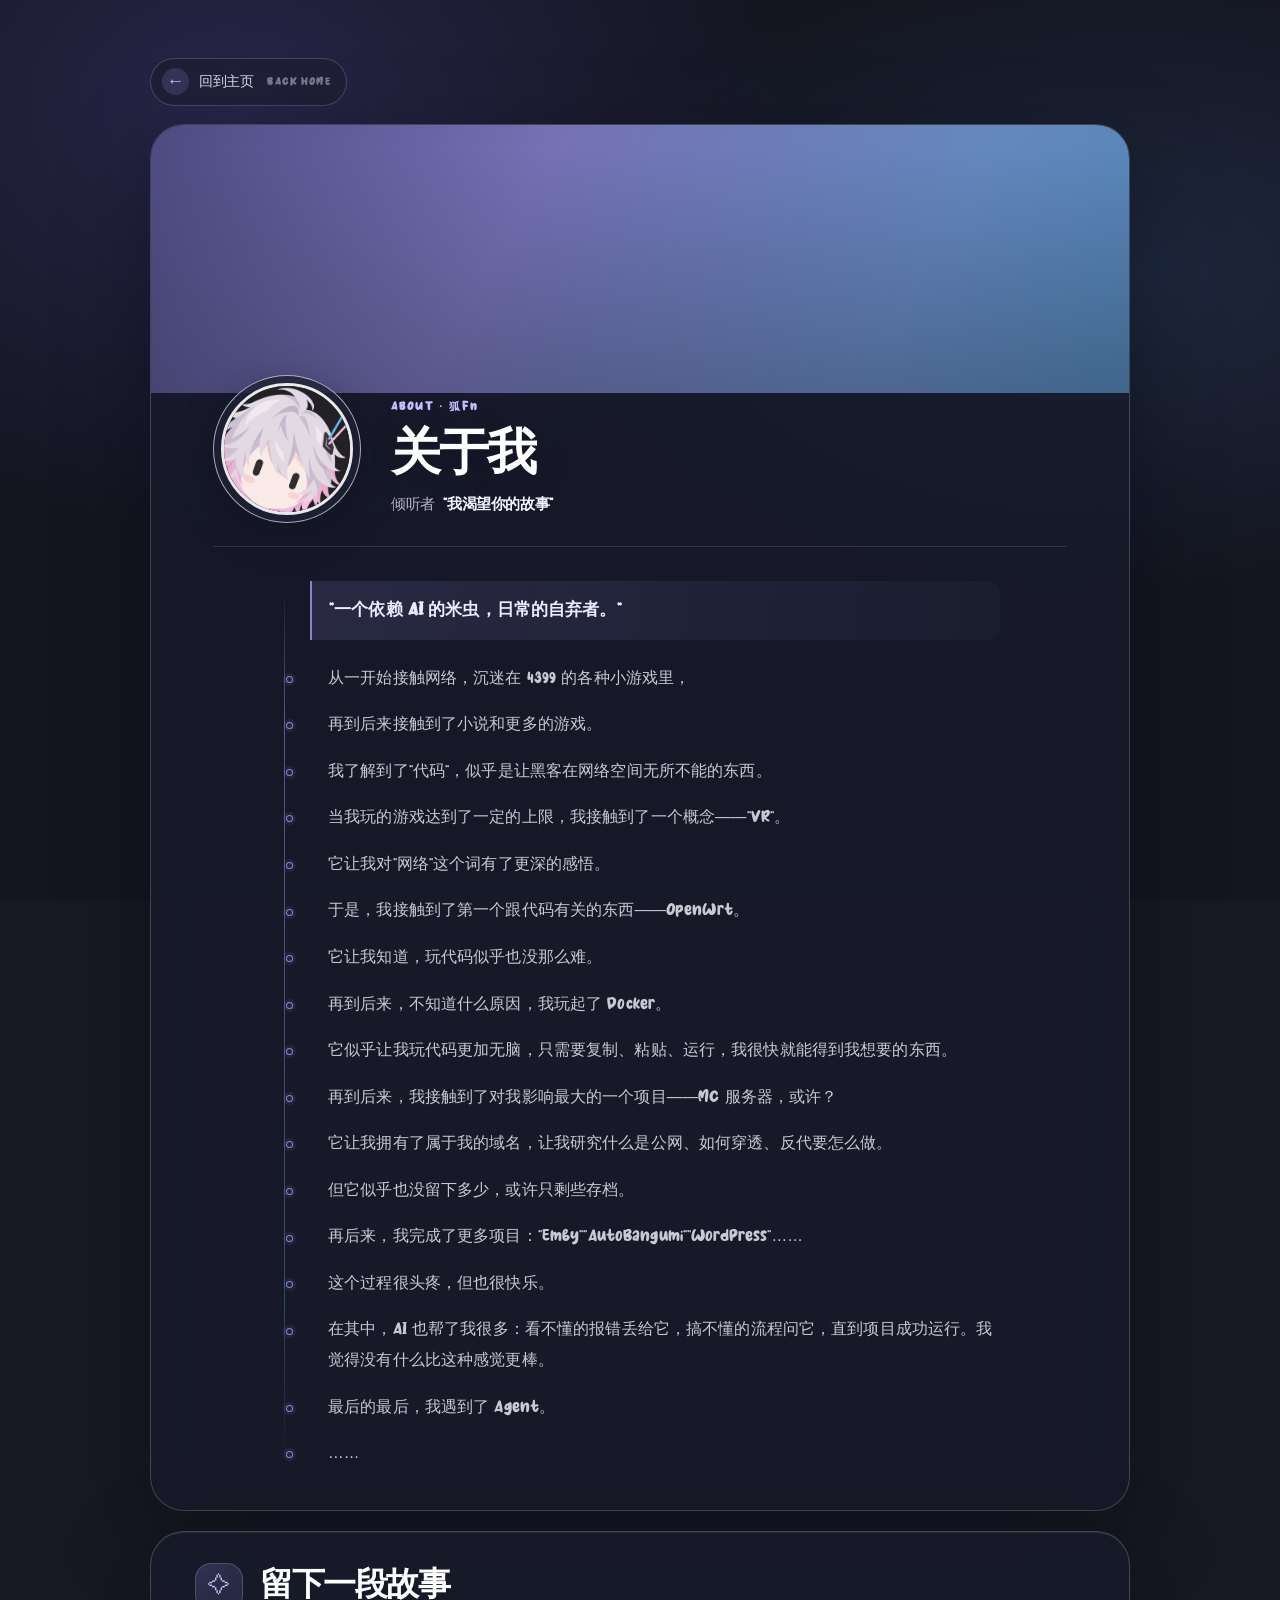
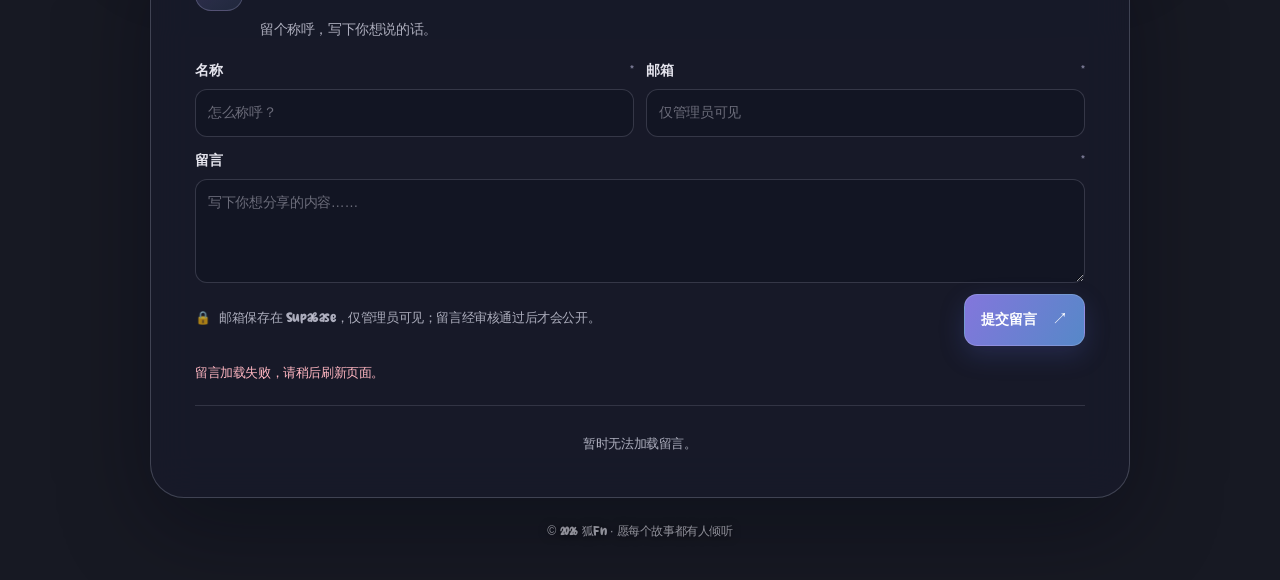
==== about.html @ 8188f5e4 "Refresh About page stylesheet cache key" ====
<!DOCTYPE html>
<html lang="zh-CN">
<head>
	<meta charset="UTF-8">
	<meta name="viewport" content="width=device-width,initial-scale=1">
	<meta name="description" content="狐Fn的个人介绍与留言板，记录从网络、VR 到代码的兴趣变化，以及 OpenWrt、Docker、Minecraft（MC）服务器、Emby、AutoBangumi、WordPress 和 AI、Agent 的折腾经历。">
	<title>关于我 | 狐Fnの主页</title>
	<link rel="icon" type="image/png" href="asset/image/site-icon.png">
	<link rel="stylesheet" href="asset/css/main.css?v=20261002">
	<link rel="stylesheet" href="asset/css/fonts.css">
	<link rel="stylesheet" href="asset/css/about.css?v=20261007">
</head>
<body class="about-body">
	<div id="bg" aria-hidden="true"></div>
	<div id="overlay" aria-hidden="true"></div>
	<main id="main" class="about-page">
		<div class="about-shell">
			<a class="back-link" href="index.html"><span class="back-arrow" aria-hidden="true">←</span><span>回到主页</span><span class="back-hint" aria-hidden="true">BACK HOME</span></a>
			<header class="about-card">
				<div class="about-cover" aria-hidden="true"></div>
				<div class="about-card-body">
					<div class="about-profile-row">
						<div class="about-avatar-frame"><img class="about-avatar" src="asset/image/site-icon.png" alt="狐Fn头像"></div>
						<div class="about-profile-copy"><p class="eyebrow">ABOUT · 狐Fn</p><h1>关于我</h1><p class="about-motto">倾听者 <span>“我渴望你的故事”</span></p></div>
					</div>
					<div class="about-bio" id="profile">
						<div class="about-story">
							<p class="about-lead">“一个依赖 AI 的米虫，日常的自弃者。”</p>
							<p>从一开始接触网络，沉迷在 4399 的各种小游戏里，</p>
							<p>再到后来接触到了小说和更多的游戏。</p>
							<p>我了解到了“代码”，似乎是让黑客在网络空间无所不能的东西。</p>
							<p>当我玩的游戏达到了一定的上限，我接触到了一个概念——“VR”。</p>
							<p>它让我对“网络”这个词有了更深的感悟。</p>
							<p>于是，我接触到了第一个跟代码有关的东西——OpenWrt。</p>
							<p>它让我知道，玩代码似乎也没那么难。</p>
							<p>再到后来，不知道什么原因，我玩起了 Docker。</p>
							<p>它似乎让我玩代码更加无脑，只需要复制、粘贴、运行，我很快就能得到我想要的东西。</p>
							<p>再到后来，我接触到了对我影响最大的一个项目——MC 服务器，或许？</p>
							<p>它让我拥有了属于我的域名，让我研究什么是公网、如何穿透、反代要怎么做。</p>
							<p>但它似乎也没留下多少，或许只剩些存档。</p>
							<p>再后来，我完成了更多项目：“Emby”“AutoBangumi”“WordPress”……</p>
							<p>这个过程很头疼，但也很快乐。</p>
							<p>在其中，AI 也帮了我很多：看不懂的报错丢给它，搞不懂的流程问它，直到项目成功运行。我觉得没有什么比这种感觉更棒。</p>
							<p>最后的最后，我遇到了 Agent。</p>
							<p>……</p>
						</div>
					</div>
				</div>
			</header>
			<section class="guestbook-card" id="guestbook" aria-labelledby="guestbook-title">
				<div class="guestbook-heading-row">
					<div class="guestbook-mark" aria-hidden="true">✧</div>
					<div class="section-heading"><p class="eyebrow">GUESTBOOK · 01</p><h2 id="guestbook-title">留下一段故事</h2></div>
					<span class="guestbook-stamp" aria-hidden="true">YOUR<br>STORY</span>
				</div>
				<p class="guestbook-intro">留个称呼，写下你想说的话。</p>
				<form id="guestbook-form" class="guestbook-form">
					<div class="form-row">
						<label><span>名称 <i>*</i></span><input name="name" type="text" autocomplete="name" maxlength="40" required placeholder="怎么称呼？"></label>
						<label><span>邮箱 <i>*</i></span><input name="email" type="email" autocomplete="email" maxlength="254" required placeholder="仅管理员可见"></label>
					</div>
					<label><span>留言 <i>*</i></span><textarea name="message" rows="3" maxlength="2000" required placeholder="写下你想分享的内容……"></textarea></label>
					<div class="form-footer">
						<p class="privacy-note"><span aria-hidden="true">🔒</span> 邮箱保存在 Supabase，仅管理员可见；留言经审核通过后才会公开。</p>
						<button type="submit" disabled>留言服务连接中……</button>
					</div>
					<label class="honeypot" aria-hidden="true"><span>请勿填写</span><input name="website" type="text" tabindex="-1" autocomplete="off"></label>
				</form>
				<p class="guestbook-status" role="status" aria-live="polite">留言服务连接中……</p>
				<div id="guestbook-list" class="guestbook-list" aria-live="polite"><p class="empty-state">期待听到你的故事。</p></div>
			</section>
			<footer class="about-footer">© <span id="year"></span> 狐Fn · 愿每个故事都有人倾听</footer>
		</div>
	</main>
	<script>document.getElementById('year').textContent = new Date().getFullYear();</script>
	<script src="asset/js/guestbook-config.js?v=20261003"></script>
	<script src="asset/js/guestbook.js?v=20261003"></script>
</body>
</html>
---- asset/css/main.css ----
/*
	HTML Starter Template - Main CSS
	Original Source: https://github.com/AsisYu/html-starter-qwpicu.git
	License: Open Source
	Author: AsisYu
	Description: Main stylesheet for the personal homepage template
	
	Based on Aerial by HTML5 UP
	html5up.net | @ajlkn
	Free for personal and commercial use under the CCA 3.0 license (html5up.net/license)
*/
@import url("https://fonts.googleapis.com/css?family=Source+Sans+Pro:300,900");
@import url("fontawesome-all.min.css");

html, body, div, span, applet, object,
iframe, h1, h2, h3, h4, h5, h6, p, blockquote,
pre, a, abbr, acronym, address, big, cite,
code, del, dfn, em, img, ins, kbd, q, s, samp,
small, strike, strong, sub, sup, tt, var, b,
u, i, center, dl, dt, dd, ol, ul, li, fieldset,
form, label, legend, table, caption, tbody,
tfoot, thead, tr, th, td, article, aside,
canvas, details, embed, figure, figcaption,
footer, header, hgroup, menu, nav, output, ruby,
section, summary, time, mark, audio, video {
	margin: 0;
	padding: 0;
	border: 0;
	font-size: 100%;
	font: inherit;
	vertical-align: baseline;
}

article, aside, details, figcaption, figure,
footer, header, hgroup, menu, nav, section {
	display: block;
}

body {
	line-height: 1;
}

ol, ul {
	list-style: none;
}

blockquote, q {
	quotes: none;
}

blockquote:before, blockquote:after, q:before, q:after {
	content: '';
	content: none;
}

table {
	border-collapse: collapse;
	border-spacing: 0;
}

body {
	-webkit-text-size-adjust: none;
}

mark {
	background-color: transparent;
	color: inherit;
}

input::-moz-focus-inner {
	border: 0;
	padding: 0;
}

input, select, textarea {
	-moz-appearance: none;
	-webkit-appearance: none;
	-ms-appearance: none;
	appearance: none;
}

/* Basic */

html {
	box-sizing: border-box;
}

*, *:before, *:after {
	box-sizing: inherit;
}

body {
	background: #fff;
	overflow: hidden;
}

body.is-preload *, body.is-preload *:before, body.is-preload *:after {
	-moz-animation: none !important;
	-webkit-animation: none !important;
	-ms-animation: none !important;
	animation: none !important;
	-moz-transition: none !important;
	-webkit-transition: none !important;
	-ms-transition: none !important;
	transition: none !important;
}

body, input, select, textarea {
	color: #fff;
	font-family: 'Source Sans Pro', sans-serif;
	font-size: 15pt;
	font-weight: 300 !important;
	letter-spacing: -0.025em;
	line-height: 1.75em;
}

a {
	-moz-transition: border-color 0.2s ease-in-out;
	-webkit-transition: border-color 0.2s ease-in-out;
	-ms-transition: border-color 0.2s ease-in-out;
	transition: border-color 0.2s ease-in-out;
	border-bottom: dotted 1px;
	color: inherit;
	outline: 0;
	text-decoration: none;
}

/* a:hover {
	border-color: transparent;
} */

/* Icon */

.icon {
	text-decoration: none;
	position: relative;
}

.icon:before {
	-moz-osx-font-smoothing: grayscale;
	-webkit-font-smoothing: antialiased;
	display: inline-block;
	font-style: normal;
	font-variant: normal;
	text-rendering: auto;
	line-height: 1;
	text-transform: none !important;
	font-family: 'Font Awesome 5 Free';
	font-weight: 400;
}

.icon>.label {
	display: none;
}

.icon.solid:before {
	font-weight: 900;
}

.icon.brands:before {
	font-family: 'Font Awesome 5 Brands';
}

/* Wrapper */

@-moz-keyframes wrapper {
	0% {
		opacity: 0;
	}

	100% {
		opacity: 1;
	}
}

@-webkit-keyframes wrapper {
	0% {
		opacity: 0;
	}

	100% {
		opacity: 1;
	}
}

@-ms-keyframes wrapper {
	0% {
		opacity: 0;
	}

	100% {
		opacity: 1;
	}
}

@keyframes wrapper {
	0% {
		opacity: 0;
	}

	100% {
		opacity: 1;
	}
}

#wrapper {
	-moz-animation: wrapper 3s forwards;
	-webkit-animation: wrapper 3s forwards;
	-ms-animation: wrapper 3s forwards;
	animation: wrapper 3s forwards;
	height: 100%;
	left: 0;
	opacity: 0;
	position: fixed;
	top: 0;
	width: 100%;
}

/* BG */

#bg {
	-moz-animation: bg 60s linear infinite;
	-webkit-animation: bg 60s linear infinite;
	-ms-animation: bg 60s linear infinite;
	animation: bg 60s linear infinite;
	-moz-backface-visibility: hidden;
	-webkit-backface-visibility: hidden;
	-ms-backface-visibility: hidden;
	backface-visibility: hidden;
	-moz-transform: translate3d(0, 0, 0);
	-webkit-transform: translate3d(0, 0, 0);
	-ms-transform: translate3d(0, 0, 0);
	transform: translate3d(0, 0, 0);
	/* Set your background with this */
	/* 调用外部api */
	background: #ffffff url("https://img-api.moeblock.com/api.php") center left;
	background-repeat: repeat-x;
	height: 100%;
	left: 0;
	opacity: 0.9;
	/* ͸���� */
	position: fixed;
	top: 0;
}

@-moz-keyframes bg {
	0% {
		-moz-transform: translate3d(0, 0, 0);
		-webkit-transform: translate3d(0, 0, 0);
		-ms-transform: translate3d(0, 0, 0);
		transform: translate3d(0, 0, 0);
	}


	100% {
		-moz-transform: translate3d(-4000px, 0, 0);
		-webkit-transform: translate3d(-4000px, 0, 0);
		-ms-transform: translate3d(-4000px, 0, 0);
		transform: translate3d(-4000px, 0, 0);
	}
}

@-webkit-keyframes bg {
	0% {
		-moz-transform: translate3d(0, 0, 0);
		-webkit-transform: translate3d(0, 0, 0);
		-ms-transform: translate3d(0, 0, 0);
		transform: translate3d(0, 0, 0);
	}


	100% {
		-moz-transform: translate3d(-4000px, 0, 0);
		-webkit-transform: translate3d(-4000px, 0, 0);
		-ms-transform: translate3d(-4000px, 0, 0);
		transform: translate3d(-4000px, 0, 0);
	}
}

@-ms-keyframes bg {
	0% {
		-moz-transform: translate3d(0, 0, 0);
		-webkit-transform: translate3d(0, 0, 0);
		-ms-transform: translate3d(0, 0, 0);
		transform: translate3d(0, 0, 0);
	}


	100% {
		-moz-transform: translate3d(-4000px, 0, 0);
		-webkit-transform: translate3d(-4000px, 0, 0);
		-ms-transform: translate3d(-4000px, 0, 0);
		transform: translate3d(-4000px, 0, 0);
	}
}

@keyframes bg {
	0% {
		-moz-transform: translate3d(0, 0, 0);
		-webkit-transform: translate3d(0, 0, 0);
		-ms-transform: translate3d(0, 0, 0);
		transform: translate3d(0, 0, 0);
	}


	100% {
		-moz-transform: translate3d(-4000px, 0, 0);
		-webkit-transform: translate3d(-4000px, 0, 0);
		-ms-transform: translate3d(-4000px, 0, 0);
		transform: translate3d(-4000px, 0, 0);
	}
}

#bg {
	background-size: auto 100%;
	width: calc(100vw + 4000px);
}

/* Overlay */

@-moz-keyframes overlay {
	0% {
		opacity: 0;
	}

	100% {
		opacity: 1;
	}
}

@-webkit-keyframes overlay {
	0% {
		opacity: 0;
	}

	100% {
		opacity: 1;
	}
}

@-ms-keyframes overlay {
	0% {
		opacity: 0;
	}

	100% {
		opacity: 1;
	}
}

@keyframes overlay {
	0% {
		opacity: 0;
	}

	100% {
		opacity: 1;
	}
}

#overlay {
	-moz-animation: overlay 1.5s 1.5s forwards;
	-webkit-animation: overlay 1.5s 1.5s forwards;
	-ms-animation: overlay 1.5s 1.5s forwards;
	animation: overlay 1.5s 1.5s forwards;
	background-attachment: fixed, fixed;
	background-image: url("../image/overlay-pattern.png"), url("../image/overlay.svg");
	background-position: top left, center center;
	background-repeat: repeat, no-repeat;
	background-size: auto, cover;
	height: 100%;
	left: 0;
	opacity: 0;
	position: fixed;
	top: 0;
	width: 100%;
}

/* Main */

#main {
	height: 100%;
	left: 0;
	position: fixed;
	text-align: center;
	top: 0;
	width: 100%;
}

#main:before {
	content: '';
	display: inline-block;
	height: 100%;
	margin-right: 0;
	vertical-align: middle;
	width: 1px;
}

/* Header */

@-moz-keyframes header {
	0% {
		-moz-transform: translate3d(0, 1em, 0);
		-webkit-transform: translate3d(0, 1em, 0);
		-ms-transform: translate3d(0, 1em, 0);
		transform: translate3d(0, 1em, 0);
		opacity: 0;
	}

	100% {
		-moz-transform: translate3d(0, 0, 0);
		-webkit-transform: translate3d(0, 0, 0);
		-ms-transform: translate3d(0, 0, 0);
		transform: translate3d(0, 0, 0);
		opacity: 1;
	}
}

@-webkit-keyframes header {
	0% {
		-moz-transform: translate3d(0, 1em, 0);
		-webkit-transform: translate3d(0, 1em, 0);
		-ms-transform: translate3d(0, 1em, 0);
		transform: translate3d(0, 1em, 0);
		opacity: 0;
	}

	100% {
		-moz-transform: translate3d(0, 0, 0);
		-webkit-transform: translate3d(0, 0, 0);
		-ms-transform: translate3d(0, 0, 0);
		transform: translate3d(0, 0, 0);
		opacity: 1;
	}
}

@-ms-keyframes header {
	0% {
		-moz-transform: translate3d(0, 1em, 0);
		-webkit-transform: translate3d(0, 1em, 0);
		-ms-transform: translate3d(0, 1em, 0);
		transform: translate3d(0, 1em, 0);
		opacity: 0;
	}

	100% {
		-moz-transform: translate3d(0, 0, 0);
		-webkit-transform: translate3d(0, 0, 0);
		-ms-transform: translate3d(0, 0, 0);
		transform: translate3d(0, 0, 0);
		opacity: 1;
	}
}

@keyframes header {
	0% {
		-moz-transform: translate3d(0, 1em, 0);
		-webkit-transform: translate3d(0, 1em, 0);
		-ms-transform: translate3d(0, 1em, 0);
		transform: translate3d(0, 1em, 0);
		opacity: 0;
	}

	100% {
		-moz-transform: translate3d(0, 0, 0);
		-webkit-transform: translate3d(0, 0, 0);
		-ms-transform: translate3d(0, 0, 0);
		transform: translate3d(0, 0, 0);
		opacity: 1;
	}
}

@-moz-keyframes nav-icons {
	0% {
		-moz-transform: translate3d(0, 1em, 0);
		-webkit-transform: translate3d(0, 1em, 0);
		-ms-transform: translate3d(0, 1em, 0);
		transform: translate3d(0, 1em, 0);
		opacity: 0;
	}

	100% {
		-moz-transform: translate3d(0, 0, 0);
		-webkit-transform: translate3d(0, 0, 0);
		-ms-transform: translate3d(0, 0, 0);
		transform: translate3d(0, 0, 0);
		opacity: 1;
	}
}

@-webkit-keyframes nav-icons {
	0% {
		-moz-transform: translate3d(0, 1em, 0);
		-webkit-transform: translate3d(0, 1em, 0);
		-ms-transform: translate3d(0, 1em, 0);
		transform: translate3d(0, 1em, 0);
		opacity: 0;
	}

	100% {
		-moz-transform: translate3d(0, 0, 0);
		-webkit-transform: translate3d(0, 0, 0);
		-ms-transform: translate3d(0, 0, 0);
		transform: translate3d(0, 0, 0);
		opacity: 1;
	}
}

@-ms-keyframes nav-icons {
	0% {
		-moz-transform: translate3d(0, 1em, 0);
		-webkit-transform: translate3d(0, 1em, 0);
		-ms-transform: translate3d(0, 1em, 0);
		transform: translate3d(0, 1em, 0);
		opacity: 0;
	}

	100% {
		-moz-transform: translate3d(0, 0, 0);
		-webkit-transform: translate3d(0, 0, 0);
		-ms-transform: translate3d(0, 0, 0);
		transform: translate3d(0, 0, 0);
		opacity: 1;
	}
}

@keyframes nav-icons {
	0% {
		-moz-transform: translate3d(0, 1em, 0);
		-webkit-transform: translate3d(0, 1em, 0);
		-ms-transform: translate3d(0, 1em, 0);
		transform: translate3d(0, 1em, 0);
		opacity: 0;
	}

	100% {
		-moz-transform: translate3d(0, 0, 0);
		-webkit-transform: translate3d(0, 0, 0);
		-ms-transform: translate3d(0, 0, 0);
		transform: translate3d(0, 0, 0);
		opacity: 1;
	}
}

#header {
	-moz-animation: header 0.5s 0.75s forwards;
	-webkit-animation: header 0.5s 0.75s forwards;
	-ms-animation: header 0.5s 0.75s forwards;
	animation: header 0.5s 0.75s forwards;
	-moz-backface-visibility: hidden;
	-webkit-backface-visibility: hidden;
	-ms-backface-visibility: hidden;
	backface-visibility: hidden;
	-moz-transform: translate3d(0, 0, 0);
	-webkit-transform: translate3d(0, 0, 0);
	-ms-transform: translate3d(0, 0, 0);
	transform: translate3d(0, 0, 0);
	cursor: default;
	display: inline-block;
	opacity: 0;
	position: relative;
	text-align: center;
	top: -1em;
	vertical-align: middle;
	width: 90%;
}

#header h1 {
	font-size: 4.35em;
	font-weight: 900;
	letter-spacing: -0.035em;
	line-height: 1em;

}

#header p {
	font-size: 1.25em;
	font-weight: 900;
	margin: 0.75em 0 0.25em 0;
	opacity: 0.75;

}

#header nav {
	margin: 1.5em 0 0 0;
}

#header nav li {
	-moz-animation: nav-icons 0.5s ease-in-out forwards;
	-webkit-animation: nav-icons 0.5s ease-in-out forwards;
	-ms-animation: nav-icons 0.5s ease-in-out forwards;
	animation: nav-icons 0.5s ease-in-out forwards;
	-moz-backface-visibility: hidden;
	-webkit-backface-visibility: hidden;
	-ms-backface-visibility: hidden;
	backface-visibility: hidden;
	-moz-transform: translate3d(0, 0, 0);
	-webkit-transform: translate3d(0, 0, 0);
	-ms-transform: translate3d(0, 0, 0);
	transform: translate3d(0, 0, 0);
	display: inline-block;
	height: 5.35em;
	line-height: 5.885em;
	opacity: 0;
	position: relative;
	top: 0;
	width: 5.35em;
}

#header nav li:nth-child(1) {
	-moz-animation-delay: 0.5s;
	-webkit-animation-delay: 0.5s;
	-ms-animation-delay: 0.5s;
	animation-delay: 0.5s;
}

#header nav li:nth-child(2) {
	-moz-animation-delay: 0.75s;
	-webkit-animation-delay: 0.75s;
	-ms-animation-delay: 0.75s;
	animation-delay: 0.75s;
}

#header nav li:nth-child(3) {
	-moz-animation-delay: 1s;
	-webkit-animation-delay: 1s;
	-ms-animation-delay: 1s;
	animation-delay: 1s;
}

#header nav li:nth-child(4) {
	-moz-animation-delay: 1.25s;
	-webkit-animation-delay: 1.25s;
	-ms-animation-delay: 1.25s;
	animation-delay: 1.25s;
}

#header nav li:nth-child(5) {
	-moz-animation-delay: 1.5s;
	-webkit-animation-delay: 1.5s;
	-ms-animation-delay: 1.5s;
	animation-delay: 1.5s;
}

#header nav li:nth-child(6) {
	-moz-animation-delay: 1.75s;
	-webkit-animation-delay: 1.75s;
	-ms-animation-delay: 1.75s;
	animation-delay: 1.75s;
}

#header nav li:nth-child(7) {
	-moz-animation-delay: 2s;
	-webkit-animation-delay: 2s;
	-ms-animation-delay: 2s;
	animation-delay: 2s;
}

#header nav li:nth-child(8) {
	-moz-animation-delay: 2.25s;
	-webkit-animation-delay: 2.25s;
	-ms-animation-delay: 2.25s;
	animation-delay: 2.25s;
}

#header nav li:nth-child(9) {
	-moz-animation-delay: 2.5s;
	-webkit-animation-delay: 2.5s;
	-ms-animation-delay: 2.5s;
	animation-delay: 2.5s;
}

#header nav li:nth-child(10) {
	-moz-animation-delay: 2.75s;
	-webkit-animation-delay: 2.75s;
	-ms-animation-delay: 2.75s;
	animation-delay: 2.75s;
}

#header nav li:nth-child(11) {
	-moz-animation-delay: 3s;
	-webkit-animation-delay: 3s;
	-ms-animation-delay: 3s;
	animation-delay: 3s;
}

#header nav li:nth-child(12) {
	-moz-animation-delay: 3.25s;
	-webkit-animation-delay: 3.25s;
	-ms-animation-delay: 3.25s;
	animation-delay: 3.75s;
}

#header nav li:nth-child(13) {
	-moz-animation-delay: 3.75s;
	-webkit-animation-delay: 3.75s;
	-ms-animation-delay: 3.75s;
	animation-delay: 3.75s;
}

#footer {
	background-image: -moz-linear-gradient(top, rgba(0, 0, 0, 0), rgba(0, 0, 0, 0.5) 75%);
	background-image: -webkit-linear-gradient(top, rgba(0, 0, 0, 0), rgba(0, 0, 0, 0.5) 75%);
	background-image: -ms-linear-gradient(top, rgba(0, 0, 0, 0), rgba(0, 0, 0, 0.5) 75%);
	background-image: linear-gradient(top, rgba(0, 0, 0, 0), rgba(0, 0, 0, 0.5) 75%);
	bottom: 0;
	cursor: default;
	height: 6em;
	left: 0;
	line-height: 8em;
	position: absolute;
	text-align: center;
	width: 100%;
}
#footer p {
	margin: 30px;
}

/* 药丸形状按钮样式 */
.pill-buttons-container {
	display: flex;
	justify-content: center;
	align-items: center;
	gap: 20px;
	margin: 30px 0;
	flex-wrap: wrap;
}

.pill-button {
	position: relative;
	display: inline-flex;
	align-items: center;
	justify-content: center;
	padding: 8px 20px;
	background: transparent;
	border: 2px solid rgba(255, 255, 255, 0.8);
	border-radius: 20px;
	cursor: pointer;
	transition: all 0.3s ease;
	overflow: visible;
	min-width: 90px;
	height: 36px;
	z-index: 1;
	text-decoration: none;
	color: inherit;
}

.pill-button-text {
	color: #fff;
	font-size: 16px;
	font-weight: 400;
	letter-spacing: 0.5px;
	transition: all 0.3s ease;
	z-index: 2;
	position: relative;
}

.pill-button-decor {
	position: absolute;
	width: 16px;
	height: 6px;
	transition: all 0.3s ease;
	z-index: 10;
	border-radius: 3px;
}

/* 第一个按钮 - 红色系 */
.pill-button:nth-child(1) .pill-left {
	top: 6px;
	left: -8px;
	background: linear-gradient(45deg, #ff6b6b, #ff8e8e);
}

.pill-button:nth-child(1) .pill-right {
	bottom: 6px;
	right: -8px;
	background: linear-gradient(45deg, #ff4757, #ff6b9d);
}

/* 第二个按钮 - 蓝色系 */
.pill-button:nth-child(2) .pill-left {
	top: 6px;
	left: -8px;
	background: linear-gradient(45deg, #3742fa, #5352ed);
}

.pill-button:nth-child(2) .pill-right {
	bottom: 6px;
	right: -8px;
	background: linear-gradient(45deg, #2f3542, #57606f);
}

/* 第三个按钮 - 绿色系 */
.pill-button:nth-child(3) .pill-left {
	top: 6px;
	left: -8px;
	background: linear-gradient(45deg, #2ed573, #7bed9f);
}

.pill-button:nth-child(3) .pill-right {
	bottom: 6px;
	right: -8px;
	background: linear-gradient(45deg, #1e90ff, #70a1ff);
}

/* 第四个按钮 - 紫色系 */
.pill-button:nth-child(4) .pill-left {
	top: 6px;
	left: -8px;
	background: linear-gradient(45deg, #a55eea, #c44569);
}

.pill-button:nth-child(4) .pill-right {
	bottom: 6px;
	right: -8px;
	background: linear-gradient(45deg, #f368e0, #ff9ff3);
}

/* 悬停效果 */
.pill-button:hover {
	transform: scale(1.1);
	border-color: rgba(255, 255, 255, 1);
	box-shadow: 0 0 20px rgba(255, 255, 255, 0.3);
}

/* 第一个按钮 - 红色系磨砂背景 */
.pill-button:nth-child(1):hover {
	background: radial-gradient(circle at center, rgba(255, 107, 107, 0.15) 0%, rgba(255, 142, 142, 0.1) 40%, rgba(255, 107, 107, 0.05) 70%, transparent 100%);
	backdrop-filter: blur(10px);
	box-shadow: 0 0 30px rgba(255, 107, 107, 0.4), 0 0 60px rgba(255, 107, 107, 0.2);
}

/* 第二个按钮 - 蓝色系磨砂背景 */
.pill-button:nth-child(2):hover {
	background: radial-gradient(circle at center, rgba(55, 66, 250, 0.15) 0%, rgba(83, 82, 237, 0.1) 40%, rgba(55, 66, 250, 0.05) 70%, transparent 100%);
	backdrop-filter: blur(10px);
	box-shadow: 0 0 30px rgba(55, 66, 250, 0.4), 0 0 60px rgba(55, 66, 250, 0.2);
}

/* 第三个按钮 - 绿色系磨砂背景 */
.pill-button:nth-child(3):hover {
	background: radial-gradient(circle at center, rgba(46, 213, 115, 0.15) 0%, rgba(123, 237, 159, 0.1) 40%, rgba(46, 213, 115, 0.05) 70%, transparent 100%);
	backdrop-filter: blur(10px);
	box-shadow: 0 0 30px rgba(46, 213, 115, 0.4), 0 0 60px rgba(46, 213, 115, 0.2);
}

/* 第四个按钮 - 紫色系磨砂背景 */
.pill-button:nth-child(4):hover {
	background: radial-gradient(circle at center, rgba(165, 94, 234, 0.15) 0%, rgba(196, 69, 105, 0.1) 40%, rgba(165, 94, 234, 0.05) 70%, transparent 100%);
	backdrop-filter: blur(10px);
	box-shadow: 0 0 30px rgba(165, 94, 234, 0.4), 0 0 60px rgba(165, 94, 234, 0.2);
}

.pill-button:hover .pill-button-text {
	font-size: 18px;
	font-weight: 500;
}

.pill-button:hover .pill-left {
	left: -16px;
	transform: translateX(-8px);
}

.pill-button:hover .pill-right {
	right: -16px;
	transform: translateX(8px);
}

/* 响应式设计 */
@media screen and (max-width: 768px) {
	.pill-buttons-container {
		gap: 15px;
		margin: 20px 0;
	}
	
	.pill-button {
		padding: 6px 16px;
		min-width: 70px;
		height: 32px;
	}
	
	.pill-button-text {
		font-size: 14px;
	}
	
	.pill-button:hover .pill-button-text {
		font-size: 16px;
	}
}

/* 联系方式图标样式 */
.contact-icons-container {
	display: flex;
	justify-content: center;
	align-items: center;
	gap: 20px;
	margin: 25px 0;
	flex-wrap: wrap;
}

.contact-icon {
	position: relative;
	display: inline-flex;
	align-items: center;
	justify-content: center;
	width: 40px;
	height: 40px;
	background: rgba(255, 255, 255, 0.1);
	border: 1px solid rgba(255, 255, 255, 0.3);
	border-radius: 50%;
	text-decoration: none;
	font-size: 16px;
	transition: all 0.3s ease;
	backdrop-filter: blur(10px);
}

/* 不同图标的默认颜色 */
.contact-icon:nth-child(1) {
	color: #12B7F5; /* QQ蓝色 */
}

.contact-icon:nth-child(2) {
	color: #09BB07; /* 微信绿色 */
}

.contact-icon:nth-child(3) {
	color: #FF6B6B; /* 邮箱红色 */
}

.contact-icon:nth-child(4) {
	color: #333333; /* GitHub黑色 */
}

.contact-icon:nth-child(5) {
	color: #00A1D6; /* 哔哩哔哩蓝色 */
}

.contact-icon:nth-child(6) {
	color: #E6162D; /* 微博红色 */
}

.contact-icon:hover {
	background: rgba(255, 255, 255, 0.2);
	border-color: rgba(255, 255, 255, 0.6);
	transform: translateY(-3px) scale(1.1);
	box-shadow: 0 8px 25px rgba(255, 255, 255, 0.2);
}

.contact-icon i {
	transition: all 0.3s ease;
}

.contact-icon:hover i {
	transform: scale(1.2);
}

/* 微信图标特殊处理 */
.wechat-icon {
	position: relative;
}

.wechat-qr {
	position: absolute;
	bottom: 60px;
	left: 50%;
	transform: translateX(-50%);
	background: #fff;
	padding: 10px;
	border-radius: 10px;
	box-shadow: 0 10px 30px rgba(0, 0, 0, 0.3);
	opacity: 0;
	visibility: hidden;
	transition: all 0.3s ease;
	z-index: 100;
}

.wechat-qr img {
	width: 100px;
	height: 100px;
	display: block;
}

.wechat-icon:hover .wechat-qr {
	opacity: 1;
	visibility: visible;
	transform: translateX(-50%) translateY(-10px);
}

.wechat-qr::after {
	content: '';
	position: absolute;
	top: 100%;
	left: 50%;
	transform: translateX(-50%);
	border: 8px solid transparent;
	border-top-color: #fff;
}

/* 不同图标的悬停颜色 */
.contact-icon:nth-child(1):hover {
	color: #0A9FD4;
	background: rgba(18, 183, 245, 0.25);
	border-color: rgba(18, 183, 245, 0.7);
	box-shadow: 0 8px 25px rgba(18, 183, 245, 0.4);
}

.contact-icon:nth-child(2):hover {
	color: #07A507;
	background: rgba(9, 187, 7, 0.25);
	border-color: rgba(9, 187, 7, 0.7);
	box-shadow: 0 8px 25px rgba(9, 187, 7, 0.4);
}

.contact-icon:nth-child(3):hover {
	color: #FF5252;
	background: rgba(255, 107, 107, 0.25);
	border-color: rgba(255, 107, 107, 0.7);
	box-shadow: 0 8px 25px rgba(255, 107, 107, 0.4);
}

.contact-icon:nth-child(4):hover {
	color: #1A1A1A;
	background: rgba(51, 51, 51, 0.25);
	border-color: rgba(51, 51, 51, 0.7);
	box-shadow: 0 8px 25px rgba(51, 51, 51, 0.4);
}

.contact-icon:nth-child(5):hover {
	color: #0088CC;
	background: rgba(0, 161, 214, 0.25);
	border-color: rgba(0, 161, 214, 0.7);
	box-shadow: 0 8px 25px rgba(0, 161, 214, 0.4);
}

.contact-icon:nth-child(6):hover {
	color: #D91A2A;
	background: rgba(230, 22, 45, 0.25);
	border-color: rgba(230, 22, 45, 0.7);
	box-shadow: 0 8px 25px rgba(230, 22, 45, 0.4);
}

/* 时钟颜色动画关键帧 - 与JavaScript时钟颜色同步 */
@keyframes clockBorderColor {
	0% { border-color: rgba(255, 255, 255, 0.4); box-shadow-color: rgba(255, 255, 255, 0.2); }
	6.67% { border-color: rgba(255, 107, 107, 0.4); box-shadow-color: rgba(255, 107, 107, 0.2); }
	13.33% { border-color: rgba(78, 205, 196, 0.4); box-shadow-color: rgba(78, 205, 196, 0.2); }
	20% { border-color: rgba(69, 183, 209, 0.4); box-shadow-color: rgba(69, 183, 209, 0.2); }
	26.67% { border-color: rgba(150, 206, 180, 0.4); box-shadow-color: rgba(150, 206, 180, 0.2); }
	33.33% { border-color: rgba(255, 234, 167, 0.4); box-shadow-color: rgba(255, 234, 167, 0.2); }
	40% { border-color: rgba(221, 160, 221, 0.4); box-shadow-color: rgba(221, 160, 221, 0.2); }
	46.67% { border-color: rgba(152, 216, 200, 0.4); box-shadow-color: rgba(152, 216, 200, 0.2); }
	53.33% { border-color: rgba(247, 220, 111, 0.4); box-shadow-color: rgba(247, 220, 111, 0.2); }
	60% { border-color: rgba(187, 143, 206, 0.4); box-shadow-color: rgba(187, 143, 206, 0.2); }
	66.67% { border-color: rgba(133, 193, 233, 0.4); box-shadow-color: rgba(133, 193, 233, 0.2); }
	73.33% { border-color: rgba(248, 196, 113, 0.4); box-shadow-color: rgba(248, 196, 113, 0.2); }
	80% { border-color: rgba(130, 224, 170, 0.4); box-shadow-color: rgba(130, 224, 170, 0.2); }
	86.67% { border-color: rgba(241, 148, 138, 0.4); box-shadow-color: rgba(241, 148, 138, 0.2); }
	93.33% { border-color: rgba(215, 189, 226, 0.4); box-shadow-color: rgba(215, 189, 226, 0.2); }
	100% { border-color: rgba(255, 255, 255, 0.4); box-shadow-color: rgba(255, 255, 255, 0.2); }
}

@keyframes clockBackgroundColor {
	0% { background: radial-gradient(circle at center, rgba(255, 255, 255, 0.15) 0%, rgba(255, 255, 255, 0.08) 50%, rgba(255, 255, 255, 0.03) 100%); }
	6.67% { background: radial-gradient(circle at center, rgba(255, 107, 107, 0.15) 0%, rgba(255, 107, 107, 0.08) 50%, rgba(255, 107, 107, 0.03) 100%); }
	13.33% { background: radial-gradient(circle at center, rgba(78, 205, 196, 0.15) 0%, rgba(78, 205, 196, 0.08) 50%, rgba(78, 205, 196, 0.03) 100%); }
	20% { background: radial-gradient(circle at center, rgba(69, 183, 209, 0.15) 0%, rgba(69, 183, 209, 0.08) 50%, rgba(69, 183, 209, 0.03) 100%); }
	26.67% { background: radial-gradient(circle at center, rgba(150, 206, 180, 0.15) 0%, rgba(150, 206, 180, 0.08) 50%, rgba(150, 206, 180, 0.03) 100%); }
	33.33% { background: radial-gradient(circle at center, rgba(255, 234, 167, 0.15) 0%, rgba(255, 234, 167, 0.08) 50%, rgba(255, 234, 167, 0.03) 100%); }
	40% { background: radial-gradient(circle at center, rgba(221, 160, 221, 0.15) 0%, rgba(221, 160, 221, 0.08) 50%, rgba(221, 160, 221, 0.03) 100%); }
	46.67% { background: radial-gradient(circle at center, rgba(152, 216, 200, 0.15) 0%, rgba(152, 216, 200, 0.08) 50%, rgba(152, 216, 200, 0.03) 100%); }
	53.33% { background: radial-gradient(circle at center, rgba(247, 220, 111, 0.15) 0%, rgba(247, 220, 111, 0.08) 50%, rgba(247, 220, 111, 0.03) 100%); }
	60% { background: radial-gradient(circle at center, rgba(187, 143, 206, 0.15) 0%, rgba(187, 143, 206, 0.08) 50%, rgba(187, 143, 206, 0.03) 100%); }
	66.67% { background: radial-gradient(circle at center, rgba(133, 193, 233, 0.15) 0%, rgba(133, 193, 233, 0.08) 50%, rgba(133, 193, 233, 0.03) 100%); }
	73.33% { background: radial-gradient(circle at center, rgba(248, 196, 113, 0.15) 0%, rgba(248, 196, 113, 0.08) 50%, rgba(248, 196, 113, 0.03) 100%); }
	80% { background: radial-gradient(circle at center, rgba(130, 224, 170, 0.15) 0%, rgba(130, 224, 170, 0.08) 50%, rgba(130, 224, 170, 0.03) 100%); }
	86.67% { background: radial-gradient(circle at center, rgba(241, 148, 138, 0.15) 0%, rgba(241, 148, 138, 0.08) 50%, rgba(241, 148, 138, 0.03) 100%); }
	93.33% { background: radial-gradient(circle at center, rgba(215, 189, 226, 0.15) 0%, rgba(215, 189, 226, 0.08) 50%, rgba(215, 189, 226, 0.03) 100%); }
	100% { background: radial-gradient(circle at center, rgba(255, 255, 255, 0.15) 0%, rgba(255, 255, 255, 0.08) 50%, rgba(255, 255, 255, 0.03) 100%); }
}

/* 时钟样式 */
#canvas {
	border: 2px solid rgba(255, 255, 255, 0.3);
	border-radius: 15px;
	background: radial-gradient(circle at center, rgba(255, 255, 255, 0.15) 0%, rgba(255, 255, 255, 0.08) 50%, rgba(255, 255, 255, 0.03) 100%);
	backdrop-filter: blur(10px);
	box-shadow: 
		0 0 20px rgba(255, 255, 255, 0.1),
		inset 0 0 20px rgba(255, 255, 255, 0.05);
	transition: all 0.3s ease;
	/* 添加动态颜色动画 */
	animation: 
		clockBorderColor 15s linear infinite,
		clockBackgroundColor 15s linear infinite;
}

#canvas:hover {
	border-color: rgba(255, 255, 255, 0.6);
	background: radial-gradient(circle at center, rgba(255, 255, 255, 0.2) 0%, rgba(255, 255, 255, 0.1) 50%, rgba(255, 255, 255, 0.04) 100%);
	box-shadow: 
		0 0 30px rgba(255, 255, 255, 0.25),
		inset 0 0 25px rgba(255, 255, 255, 0.08);
	transform: translateY(-2px);
	/* 悬停时暂停动画，保持当前颜色 */
	animation-play-state: paused;
}

/* 一言文字高亮效果 */
.highlight-red {
	color: #ff6b6b;
	text-shadow: 
		0 0 5px rgba(255, 107, 107, 0.8),
		0 0 10px rgba(255, 107, 107, 0.6),
		0 0 15px rgba(255, 107, 107, 0.4),
		0 0 20px rgba(255, 107, 107, 0.2);
	filter: blur(0.3px);
	transition: all 0.3s ease;
	position: relative;
}

.highlight-green {
	color: #2ed573;
	text-shadow: 
		0 0 5px rgba(46, 213, 115, 0.8),
		0 0 10px rgba(46, 213, 115, 0.6),
		0 0 15px rgba(46, 213, 115, 0.4),
		0 0 20px rgba(46, 213, 115, 0.2);
	filter: blur(0.3px);
	transition: all 0.3s ease;
	position: relative;
}

.highlight-blue {
	color: #3742fa;
	text-shadow: 
		0 0 5px rgba(55, 66, 250, 0.8),
		0 0 10px rgba(55, 66, 250, 0.6),
		0 0 15px rgba(55, 66, 250, 0.4),
		0 0 20px rgba(55, 66, 250, 0.2);
	filter: blur(0.3px);
	transition: all 0.3s ease;
	position: relative;
}

.highlight-purple {
	color: #a55eea;
	text-shadow: 
		0 0 5px rgba(165, 94, 234, 0.8),
		0 0 10px rgba(165, 94, 234, 0.6),
		0 0 15px rgba(165, 94, 234, 0.4),
		0 0 20px rgba(165, 94, 234, 0.2);
	filter: blur(0.3px);
	transition: all 0.3s ease;
	position: relative;
}

.highlight-orange {
	color: #ffa502;
	text-shadow: 
		0 0 5px rgba(255, 165, 2, 0.8),
		0 0 10px rgba(255, 165, 2, 0.6),
		0 0 15px rgba(255, 165, 2, 0.4),
		0 0 20px rgba(255, 165, 2, 0.2);
	filter: blur(0.3px);
	transition: all 0.3s ease;
	position: relative;
}

.highlight-cyan {
	color: #26d0ce;
	text-shadow: 
		0 0 5px rgba(38, 208, 206, 0.8),
		0 0 10px rgba(38, 208, 206, 0.6),
		0 0 15px rgba(38, 208, 206, 0.4),
		0 0 20px rgba(38, 208, 206, 0.2);
	filter: blur(0.3px);
	transition: all 0.3s ease;
	position: relative;
}

.highlight-pink {
	color: #ff9ff3;
	text-shadow: 
		0 0 5px rgba(255, 159, 243, 0.8),
		0 0 10px rgba(255, 159, 243, 0.6),
		0 0 15px rgba(255, 159, 243, 0.4),
		0 0 20px rgba(255, 159, 243, 0.2);
	filter: blur(0.3px);
	transition: all 0.3s ease;
	position: relative;
}

.highlight-yellow {
	color: #feca57;
	text-shadow: 
		0 0 5px rgba(254, 202, 87, 0.8),
		0 0 10px rgba(254, 202, 87, 0.6),
		0 0 15px rgba(254, 202, 87, 0.4),
		0 0 20px rgba(254, 202, 87, 0.2);
	filter: blur(0.3px);
	transition: all 0.3s ease;
	position: relative;
}

/* 悬停效果增强 */
.highlight-red:hover {
	color: #ff5252;
	text-shadow: 
		0 0 8px rgba(255, 82, 82, 1),
		0 0 16px rgba(255, 82, 82, 0.8),
		0 0 24px rgba(255, 82, 82, 0.6),
		0 0 32px rgba(255, 82, 82, 0.4);
	filter: blur(0.5px);
	transform: scale(1.05);
}

.highlight-green:hover {
	color: #1dd1a1;
	text-shadow: 
		0 0 8px rgba(29, 209, 161, 1),
		0 0 16px rgba(29, 209, 161, 0.8),
		0 0 24px rgba(29, 209, 161, 0.6),
		0 0 32px rgba(29, 209, 161, 0.4);
	filter: blur(0.5px);
	transform: scale(1.05);
}

.highlight-blue:hover {
	color: #2f3542;
	text-shadow: 
		0 0 8px rgba(47, 53, 66, 1),
		0 0 16px rgba(47, 53, 66, 0.8),
		0 0 24px rgba(47, 53, 66, 0.6),
		0 0 32px rgba(47, 53, 66, 0.4);
	filter: blur(0.5px);
	transform: scale(1.05);
}

.highlight-purple:hover {
	color: #8e44ad;
	text-shadow: 
		0 0 8px rgba(142, 68, 173, 1),
		0 0 16px rgba(142, 68, 173, 0.8),
		0 0 24px rgba(142, 68, 173, 0.6),
		0 0 32px rgba(142, 68, 173, 0.4);
	filter: blur(0.5px);
	transform: scale(1.05);
}

.highlight-orange:hover {
	color: #ff6348;
	text-shadow: 
		0 0 8px rgba(255, 99, 72, 1),
		0 0 16px rgba(255, 99, 72, 0.8),
		0 0 24px rgba(255, 99, 72, 0.6),
		0 0 32px rgba(255, 99, 72, 0.4);
	filter: blur(0.5px);
	transform: scale(1.05);
}

.highlight-cyan:hover {
	color: #00d2d3;
	text-shadow: 
		0 0 8px rgba(0, 210, 211, 1),
		0 0 16px rgba(0, 210, 211, 0.8),
		0 0 24px rgba(0, 210, 211, 0.6),
		0 0 32px rgba(0, 210, 211, 0.4);
	filter: blur(0.5px);
	transform: scale(1.05);
}

.highlight-pink:hover {
	color: #ff6b9d;
	text-shadow: 
		0 0 8px rgba(255, 107, 157, 1),
		0 0 16px rgba(255, 107, 157, 0.8),
		0 0 24px rgba(255, 107, 157, 0.6),
		0 0 32px rgba(255, 107, 157, 0.4);
	filter: blur(0.5px);
	transform: scale(1.05);
}

.highlight-yellow:hover {
	color: #ff9f43;
	text-shadow: 
		0 0 8px rgba(255, 159, 67, 1),
		0 0 16px rgba(255, 159, 67, 0.8),
		0 0 24px rgba(255, 159, 67, 0.6),
		0 0 32px rgba(255, 159, 67, 0.4);
	filter: blur(0.5px);
	transform: scale(1.05);
}

/* 响应式设计 */
@media screen and (max-width: 768px) {
	.contact-icons-container {
		gap: 12px;
		margin: 15px 0;
	}
	
	.contact-icon {
		width: 35px;
		height: 35px;
		font-size: 14px;
	}
	
	.wechat-qr img {
		width: 80px;
		height: 80px;
	}
	
	/* 移动端时钟样式调整 */
	#canvas {
		border-width: 1px;
		border-radius: 10px;
	}
	
	/* 移动端文字高亮效果调整 */
	.highlight-red, .highlight-green, .highlight-blue, .highlight-purple, 
	.highlight-orange, .highlight-cyan, .highlight-pink, .highlight-yellow {
		filter: blur(0.2px);
		text-shadow: 
			0 0 3px currentColor,
			0 0 6px currentColor,
			0 0 9px currentColor;
	}
}

/* Wide */

@media screen and (max-width: 1680px) {

	/* Basic */

	body, input, select, textarea {
		font-size: 13pt;
	}

	/* BG */

	@-moz-keyframes bg {
		0% {
			-moz-transform: translate3d(0, 0, 0);
			-webkit-transform: translate3d(0, 0, 0);
			-ms-transform: translate3d(0, 0, 0);
			transform: translate3d(0, 0, 0);
		}

		100% {
			-moz-transform: translate3d(-1500px, 0, 0);
			-webkit-transform: translate3d(-1500px, 0, 0);
			-ms-transform: translate3d(-1500px, 0, 0);
			transform: translate3d(-1500px, 0, 0);
		}

	}

	@-webkit-keyframes bg {
		0% {
			-moz-transform: translate3d(0, 0, 0);
			-webkit-transform: translate3d(0, 0, 0);
			-ms-transform: translate3d(0, 0, 0);
			transform: translate3d(0, 0, 0);
		}

		100% {
			-moz-transform: translate3d(-1500px, 0, 0);
			-webkit-transform: translate3d(-1500px, 0, 0);
			-ms-transform: translate3d(-1500px, 0, 0);
			transform: translate3d(-1500px, 0, 0);
		}
	}

	@-ms-keyframes bg {
		0% {
			-moz-transform: translate3d(0, 0, 0);
			-webkit-transform: translate3d(0, 0, 0);
			-ms-transform: translate3d(0, 0, 0);
			transform: translate3d(0, 0, 0);
		}

		100% {
			-moz-transform: translate3d(-1500px, 0, 0);
			-webkit-transform: translate3d(-1500px, 0, 0);
			-ms-transform: translate3d(-1500px, 0, 0);
			transform: translate3d(-1500px, 0, 0);
		}
	}

	@keyframes bg {
		0% {
			-moz-transform: translate3d(0, 0, 0);
			-webkit-transform: translate3d(0, 0, 0);
			-ms-transform: translate3d(0, 0, 0);
			transform: translate3d(0, 0, 0);
		}

		100% {
			-moz-transform: translate3d(-1500px, 0, 0);
			-webkit-transform: translate3d(-1500px, 0, 0);
			-ms-transform: translate3d(-1500px, 0, 0);
			transform: translate3d(-1500px, 0, 0);
		}
	}

	#bg {
		background-size: auto 100%;
		width: calc(100vw + 4000px);
	}
}

/* Normal */

@media screen and (max-width: 1280px) {

	/* Basic */

	body, input, select, textarea {
		font-size: 12pt;
	}

	/* BG */

	@-moz-keyframes bg {
		0% {
			-moz-transform: translate3d(0, 0, 0);
			-webkit-transform: translate3d(0, 0, 0);
			-ms-transform: translate3d(0, 0, 0);
			transform: translate3d(0, 0, 0);
		}

		100% {
			-moz-transform: translate3d(-750px, 0, 0);
			-webkit-transform: translate3d(-750px, 0, 0);
			-ms-transform: translate3d(-750px, 0, 0);
			transform: translate3d(-750px, 0, 0);
		}

	}

	@-webkit-keyframes bg {
		0% {
			-moz-transform: translate3d(0, 0, 0);
			-webkit-transform: translate3d(0, 0, 0);
			-ms-transform: translate3d(0, 0, 0);
			transform: translate3d(0, 0, 0);
		}

		100% {
			-moz-transform: translate3d(-750px, 0, 0);
			-webkit-transform: translate3d(-750px, 0, 0);
			-ms-transform: translate3d(-750px, 0, 0);
			transform: translate3d(-750px, 0, 0);
		}
	}

	@-ms-keyframes bg {
		0% {
			-moz-transform: translate3d(0, 0, 0);
			-webkit-transform: translate3d(0, 0, 0);
			-ms-transform: translate3d(0, 0, 0);
			transform: translate3d(0, 0, 0);
		}

		100% {
			-moz-transform: translate3d(-750px, 0, 0);
			-webkit-transform: translate3d(-750px, 0, 0);
			-ms-transform: translate3d(-750px, 0, 0);
			transform: translate3d(-750px, 0, 0);
		}
	}

	@keyframes bg {
		0% {
			-moz-transform: translate3d(0, 0, 0);
			-webkit-transform: translate3d(0, 0, 0);
			-ms-transform: translate3d(0, 0, 0);
			transform: translate3d(0, 0, 0);
		}

		100% {
			-moz-transform: translate3d(-750px, 0, 0);
			-webkit-transform: translate3d(-750px, 0, 0);
			-ms-transform: translate3d(-750px, 0, 0);
			transform: translate3d(-750px, 0, 0);
		}
	}

	#bg {
		background-size: auto 100%;
		width: calc(100vw + 4000px);
	}
}

/* Mobile */

@media screen and (max-width: 736px) {

	/* Basic */

	body {
		min-width: 320px;
	}

	body, input, select, textarea {
		font-size: 11pt;
	}

	/* BG */

	@-moz-keyframes bg {
		0% {
			-moz-transform: translate3d(0, 0, 0);
			-webkit-transform: translate3d(0, 0, 0);
			-ms-transform: translate3d(0, 0, 0);
			transform: translate3d(0, 0, 0);
		}

		100% {
			-moz-transform: translate3d(-300px, 0, 0);
			-webkit-transform: translate3d(-300px, 0, 0);
			-ms-transform: translate3d(-300px, 0, 0);
			transform: translate3d(-300px, 0, 0);
		}

	}

	@-webkit-keyframes bg {
		0% {
			-moz-transform: translate3d(0, 0, 0);
			-webkit-transform: translate3d(0, 0, 0);
			-ms-transform: translate3d(0, 0, 0);
			transform: translate3d(0, 0, 0);
		}

		100% {
			-moz-transform: translate3d(-300px, 0, 0);
			-webkit-transform: translate3d(-300px, 0, 0);
			-ms-transform: translate3d(-300px, 0, 0);
			transform: translate3d(-300px, 0, 0);
		}
	}

	@-ms-keyframes bg {
		0% {
			-moz-transform: translate3d(0, 0, 0);
			-webkit-transform: translate3d(0, 0, 0);
			-ms-transform: translate3d(0, 0, 0);
			transform: translate3d(0, 0, 0);
		}

		100% {
			-moz-transform: translate3d(-300px, 0, 0);
			-webkit-transform: translate3d(-300px, 0, 0);
			-ms-transform: translate3d(-300px, 0, 0);
			transform: translate3d(-300px, 0, 0);
		}
	}

	@keyframes bg {
		0% {
			-moz-transform: translate3d(0, 0, 0);
			-webkit-transform: translate3d(0, 0, 0);
			-ms-transform: translate3d(0, 0, 0);
			transform: translate3d(0, 0, 0);
		}

		100% {
			-moz-transform: translate3d(-300px, 0, 0);
			-webkit-transform: translate3d(-300px, 0, 0);
			-ms-transform: translate3d(-300px, 0, 0);
			transform: translate3d(-300px, 0, 0);
		}
	}

	#bg {
		background-size: auto 100%;
		width: calc(100vw + 4000px);
	}

	/* Header */

	#header h1 {
		font-size: 2.5em;
	}

	#header p {
		font-size: 1em;
	}

	#header nav {
		font-size: 1em;
	}

	/* #header nav a:hover {
		font-size: 1em;
	} */

	#header nav a:active {
		font-size: 1em;
	}
}

/* Mobile (Portrait) */

@media screen and (max-width: 480px) {

	/* BG */

	@-moz-keyframes bg {
		0% {
			-moz-transform: translate3d(0, 0, 0);
			-webkit-transform: translate3d(0, 0, 0);
			-ms-transform: translate3d(0, 0, 0);
			transform: translate3d(0, 0, 0);
		}

		100% {
			-moz-transform: translate3d(-412.5px, 0, 0);
			-webkit-transform: translate3d(-412.5px, 0, 0);
			-ms-transform: translate3d(-412.5px, 0, 0);
			transform: translate3d(-412.5px, 0, 0);
		}

	}

	@-webkit-keyframes bg {
		0% {
			-moz-transform: translate3d(0, 0, 0);
			-webkit-transform: translate3d(0, 0, 0);
			-ms-transform: translate3d(0, 0, 0);
			transform: translate3d(0, 0, 0);
		}

		100% {
			-moz-transform: translate3d(-412.5px, 0, 0);
			-webkit-transform: translate3d(-412.5px, 0, 0);
			-ms-transform: translate3d(-412.5px, 0, 0);
			transform: translate3d(-412.5px, 0, 0);
		}
	}

	@-ms-keyframes bg {
		0% {
			-moz-transform: translate3d(0, 0, 0);
			-webkit-transform: translate3d(0, 0, 0);
			-ms-transform: translate3d(0, 0, 0);
			transform: translate3d(0, 0, 0);
		}

		100% {
			-moz-transform: translate3d(-412.5px, 0, 0);
			-webkit-transform: translate3d(-412.5px, 0, 0);
			-ms-transform: translate3d(-412.5px, 0, 0);
			transform: translate3d(-412.5px, 0, 0);
		}
	}

	@keyframes bg {
		0% {
			-moz-transform: translate3d(0, 0, 0);
			-webkit-transform: translate3d(0, 0, 0);
			-ms-transform: translate3d(0, 0, 0);
			transform: translate3d(0, 0, 0);
		}

		100% {
			-moz-transform: translate3d(-412.5px, 0, 0);
			-webkit-transform: translate3d(-412.5px, 0, 0);
			-ms-transform: translate3d(-412.5px, 0, 0);
			transform: translate3d(-412.5px, 0, 0);
		}
	}

	#bg {
		background-size: auto 100%;
		width: calc(100vw + 4000px);
	}

	/* Header */

	#header nav {
		padding: 0 1em;
	}
}
---- asset/css/fonts.css ----
/*
	HTML Starter Template - Font Configurations
	Original Source: https://github.com/AsisYu/html-starter-qwpicu.git
	License: Open Source
	Author: AsisYu
	Description: Font configurations and typography styles
*/

/* ===== 字体组合配置 ===== */

/* Milky-Coffee 字体定义 */
@font-face {
    font-family: 'Milky-Coffee';
    src: url('../fonts/Milky-Coffee/MilkyCoffee-gx1yR-2.ttf') format('truetype'),
         url('../fonts/Milky-Coffee/MilkyCoffee-X3mWd-3.otf') format('opentype');
    font-weight: normal;
    font-style: normal;
    font-display: swap;
}

/* 方案1: Milky-Coffee 风格 */
.font-milky-coffee {
    --primary-font: 'Milky-Coffee', -apple-system, BlinkMacSystemFont, 'Segoe UI', 'PingFang SC', 'Hiragino Sans GB', 'Microsoft YaHei', sans-serif;
    --heading-font: 'Milky-Coffee', -apple-system, BlinkMacSystemFont, 'Segoe UI', 'PingFang SC', 'Hiragino Sans GB', 'Microsoft YaHei', sans-serif;
}

/* 方案2: 现代简约风格 */
.font-modern {
    --primary-font: 'Inter', -apple-system, BlinkMacSystemFont, 'Segoe UI', 'PingFang SC', 'Hiragino Sans GB', 'Microsoft YaHei', sans-serif;
    --heading-font: 'Poppins', -apple-system, BlinkMacSystemFont, 'Segoe UI', 'PingFang SC', 'Hiragino Sans GB', 'Microsoft YaHei', sans-serif;
}

/* 方案2: 优雅文艺风格 */
.font-elegant {
    --primary-font: 'Lora', 'Times New Roman', 'PingFang SC', 'Hiragino Sans GB', 'Microsoft YaHei', serif;
    --heading-font: 'Playfair Display', 'Times New Roman', 'PingFang SC', 'Hiragino Sans GB', 'Microsoft YaHei', serif;
}

/* 方案3: 科技感风格 */
.font-tech {
    --primary-font: 'Roboto', -apple-system, BlinkMacSystemFont, 'Segoe UI', 'PingFang SC', 'Hiragino Sans GB', 'Microsoft YaHei', sans-serif;
    --heading-font: 'Fira Sans', -apple-system, BlinkMacSystemFont, 'Segoe UI', 'PingFang SC', 'Hiragino Sans GB', 'Microsoft YaHei', sans-serif;
}

/* 方案4: 中文字体优化 */
.font-chinese {
    --primary-font: 'PingFang SC', 'Hiragino Sans GB', 'Microsoft YaHei', 'WenQuanYi Micro Hei', sans-serif;
    --heading-font: 'PingFang SC', 'Hiragino Sans GB', 'Microsoft YaHei', 'WenQuanYi Micro Hei', sans-serif;
}

/* ===== 应用字体到页面元素 ===== */

/* 默认使用 Milky-Coffee 字体 */
body {
    font-family: var(--primary-font, 'Milky-Coffee', -apple-system, BlinkMacSystemFont, 'Segoe UI', 'PingFang SC', 'Hiragino Sans GB', 'Microsoft YaHei', sans-serif);
}

/* 标题使用标题字体 */
h1, h2, h3, h4, h5, h6,
.panel-cover__title,
.panel-cover__subtitle {
    font-family: var(--heading-font, 'Milky-Coffee', -apple-system, BlinkMacSystemFont, 'Segoe UI', 'PingFang SC', 'Hiragino Sans GB', 'Microsoft YaHei', sans-serif);
}

/* 按钮文字 */
.pill-button-text {
    font-family: var(--primary-font, 'Milky-Coffee', -apple-system, BlinkMacSystemFont, 'Segoe UI', 'PingFang SC', 'Hiragino Sans GB', 'Microsoft YaHei', sans-serif);
}

/* 描述文字 */
.panel-cover__description {
    font-family: var(--primary-font, 'Milky-Coffee', -apple-system, BlinkMacSystemFont, 'Segoe UI', 'PingFang SC', 'Hiragino Sans GB', 'Microsoft YaHei', sans-serif);
}

/* ===== 字体权重配置 ===== */
.font-light {
    font-weight: 300;
}

.font-normal {
    font-weight: 400;
}

.font-medium {
    font-weight: 500;
}

.font-semibold {
    font-weight: 600;
}

.font-bold {
    font-weight: 700;
}

/* ===== 字体大小配置 ===== */
.text-xs {
    font-size: 0.75rem;
}

.text-sm {
    font-size: 0.875rem;
}

.text-base {
    font-size: 1rem;
}

.text-lg {
    font-size: 1.125rem;
}

.text-xl {
    font-size: 1.25rem;
}

.text-2xl {
    font-size: 1.5rem;
}

.text-3xl {
    font-size: 1.875rem;
}

.text-4xl {
    font-size: 2.25rem;
}

/* ===== 特殊效果 ===== */
.text-gradient {
    background: linear-gradient(135deg, #667eea 0%, #764ba2 100%);
    -webkit-background-clip: text;
    -webkit-text-fill-color: transparent;
    background-clip: text;
}

.text-shadow {
    text-shadow: 0 2px 4px rgba(0, 0, 0, 0.1);
}

.text-shadow-lg {
    text-shadow: 0 4px 8px rgba(0, 0, 0, 0.2);
}

/* ===== 响应式字体大小 ===== */
@media screen and (max-width: 768px) {
    .text-responsive {
        font-size: clamp(0.875rem, 2.5vw, 1.125rem);
    }
    
    .heading-responsive {
        font-size: clamp(1.5rem, 5vw, 2.5rem);
    }
}

/* ===== 字体加载优化 ===== */
.font-display-swap {
    font-display: swap;
}

/* 预加载关键字体 */
@font-face {
    font-family: 'Milky-Coffee';
    font-display: swap;
}

@font-face {
    font-family: 'Inter';
    font-display: swap;
}

@font-face {
    font-family: 'Poppins';
    font-display: swap;
}

@font-face {
    font-family: 'Playfair Display';
    font-display: swap;
}
---- asset/css/about.css ----
:root{color-scheme:dark;--about-panel:rgba(24,27,42,.77);--about-border:rgba(231,232,255,.2);--about-muted:rgba(231,232,246,.72);--about-accent:#a99cff}
html{min-height:100%;background:#171923}body.about-body{min-height:100vh;height:auto;overflow-x:hidden;overflow-y:auto;background:transparent}#bg{z-index:-2;background-color:#222331}#overlay{z-index:-1;background:radial-gradient(ellipse at 18% 12%,rgba(88,79,174,.28),transparent 38%),radial-gradient(ellipse at 88% 30%,rgba(74,126,190,.18),transparent 36%),rgba(13,15,25,.62)}
#main.about-page{position:relative;inset:auto;width:100%;height:auto;min-height:100vh;padding:clamp(26px,4.5vw,58px) 24px 34px;box-sizing:border-box;text-align:left}#main.about-page:before{display:none}.about-shell{width:min(100%,980px);margin:0 auto}
.back-link{display:inline-flex;align-items:center;gap:10px;margin:0 0 18px;padding:9px 15px 9px 11px;border:1px solid rgba(224,227,255,.2);border-radius:999px;background:rgba(27,30,47,.56);color:rgba(247,247,255,.88);font-size:.87rem;text-decoration:none;backdrop-filter:blur(14px);transition:.18s}.back-link:hover{transform:translateY(-1px);border-color:rgba(193,183,255,.42);background:rgba(42,43,67,.76)}.back-arrow{width:27px;height:27px;display:grid;place-items:center;border-radius:50%;background:rgba(177,165,255,.16);color:#c8bfff;font-size:1.12rem}.back-hint{margin-left:4px;color:rgba(224,224,243,.48);font-size:.63rem;font-weight:700;letter-spacing:.14em}
.about-card,.guestbook-card{border:1px solid var(--about-border);border-radius:34px;background:var(--about-panel);box-shadow:0 28px 90px rgba(4,5,15,.34),inset 0 1px 0 rgba(255,255,255,.07);backdrop-filter:blur(22px) saturate(125%)}.about-card{position:relative;overflow:hidden;padding:0}.about-cover{position:relative;height:clamp(176px,23vw,246px);overflow:hidden;background:linear-gradient(0deg,rgba(17,20,35,.34),rgba(31,34,54,.08)),url("https://img-api.moeblock.com/api.php") center 45%/cover no-repeat,linear-gradient(118deg,#4e4b83,#7773b8 37%,#668ac2 76%,#5288b9)}
.about-card-body{padding:0 clamp(26px,5.4vw,62px) 40px}.about-profile-row{display:flex;align-items:flex-end;gap:clamp(18px,3vw,30px);min-height:142px;padding-bottom:23px;border-bottom:1px solid rgba(231,232,255,.14)}.about-avatar-frame{position:relative;z-index:1;flex:0 0 auto;margin-top:-72px;padding:7px;border:1px solid rgba(255,255,255,.62);border-radius:50%;background:rgba(31,34,52,.84);box-shadow:0 12px 38px rgba(10,11,24,.32)}.about-avatar{display:block;width:clamp(94px,11vw,132px);height:clamp(94px,11vw,132px);border:3px solid rgba(255,255,255,.9);border-radius:50%;object-fit:cover}.about-profile-copy{min-width:0;padding-bottom:4px}.eyebrow{margin:0 0 8px;color:#c7bdff;font-size:.69rem;font-weight:750;letter-spacing:.17em}.about-card h1,.section-heading h2{margin:0;color:#fff;font-weight:720;letter-spacing:-.045em}.about-card h1{font-size:clamp(2.05rem,4.5vw,3.1rem);line-height:1.06;text-shadow:0 5px 30px rgba(12,12,26,.24)}.about-motto{margin:10px 0 0;color:rgba(237,236,255,.74);font-size:.96rem;font-weight:500}.about-motto span{margin-left:5px;color:#f5f2ff;font-weight:650}
.about-bio{padding-top:24px}.about-story{max-width:780px;color:rgba(237,237,247,.83);font-size:.96rem;line-height:1.9}.about-story p{margin:0 0 1.05em}.about-story p:last-child{margin-bottom:0}.about-story .about-lead{margin-bottom:1.2em;padding-left:15px;border-left:2px solid rgba(177,165,255,.68);color:#e1dcff;font-size:1.08rem;font-weight:650;line-height:1.7}
.guestbook-card{margin-top:20px;padding:clamp(22px,3.5vw,36px) clamp(22px,5vw,50px)}.guestbook-heading-row{display:flex;align-items:center;gap:17px;margin-bottom:9px}.guestbook-mark{width:48px;height:48px;flex:0 0 auto;display:grid;place-items:center;border:1px solid rgba(212,203,255,.22);border-radius:16px;background:linear-gradient(145deg,rgba(165,148,249,.2),rgba(105,155,213,.12));color:#d2c8ff;font-size:1.4rem}.section-heading{min-width:0}.section-heading .eyebrow{margin-bottom:6px}.section-heading h2{font-size:clamp(1.5rem,3vw,2.05rem);line-height:1.18}.guestbook-stamp{margin-left:auto;padding-left:18px;border-left:1px solid rgba(231,232,255,.17);color:rgba(196,189,255,.53);font-size:.67rem;font-weight:750;letter-spacing:.19em;line-height:1.55;text-align:right}.guestbook-intro{margin:0 0 14px 65px;color:var(--about-muted);font-size:.9rem;line-height:1.8}
.guestbook-form{display:grid;gap:12px}.form-row{display:grid;grid-template-columns:repeat(2,minmax(0,1fr));gap:10px}.guestbook-form label{display:grid;gap:5px;color:rgba(247,246,255,.92);font-size:.87rem;font-weight:650}.guestbook-form label>span{display:flex;align-items:center;justify-content:space-between;gap:10px}.guestbook-form label i{color:rgba(206,201,237,.52);font-size:.72rem;font-style:normal;font-weight:450}.guestbook-form input,.guestbook-form textarea{width:100%;box-sizing:border-box;border:1px solid rgba(225,225,247,.17);border-radius:14px;outline:none;background:rgba(11,14,26,.3);color:#fff;font:inherit;font-weight:400;padding:9px 12px;transition:border-color .18s,background .18s,box-shadow .18s}.guestbook-form input::placeholder,.guestbook-form textarea::placeholder{color:rgba(222,222,237,.43)}.guestbook-form input:focus,.guestbook-form textarea:focus{border-color:rgba(184,171,255,.78);background:rgba(20,22,39,.62);box-shadow:0 0 0 3px rgba(155,140,255,.14)}.guestbook-form textarea{min-height:84px;resize:vertical}.honeypot{position:absolute!important;left:-10000px!important;width:1px!important;height:1px!important;overflow:hidden!important}.form-footer{display:flex;align-items:center;justify-content:space-between;gap:20px;padding-top:1px}.privacy-note,.guestbook-status,.empty-state{margin:0;color:var(--about-muted);font-size:.8rem;line-height:1.75}.privacy-note{max-width:660px}.privacy-note span{margin-right:5px}.guestbook-form button{flex:0 0 auto;display:inline-flex;align-items:center;justify-content:center;gap:15px;border:1px solid rgba(255,255,255,.16);border-radius:13px;padding:13px 19px;background:linear-gradient(120deg,#8376dc,#5688c8);color:#fff;font:inherit;font-size:.86rem;font-weight:700;box-shadow:0 9px 25px rgba(79,86,180,.25)}.guestbook-form button:after{content:"↗";font-size:1rem;font-weight:500}.guestbook-form button:disabled{cursor:not-allowed;filter:saturate(.55);opacity:.68}.guestbook-form button:enabled{cursor:pointer;transition:filter .18s,transform .18s,box-shadow .18s}.guestbook-form button:enabled:hover{filter:brightness(1.09);transform:translateY(-2px);box-shadow:0 12px 29px rgba(79,86,180,.34)}
.guestbook-status{margin-top:17px;color:#d3ccff}.guestbook-status.is-error{color:#ffb6c1}.guestbook-list{margin-top:20px;padding-top:18px;border-top:1px solid rgba(231,232,255,.13)}.guestbook-entry{position:relative;margin-top:13px;padding:17px 19px;border:1px solid rgba(224,225,247,.13);border-radius:16px;background:linear-gradient(115deg,rgba(255,255,255,.065),rgba(141,141,206,.045))}.guestbook-entry:before{position:absolute;top:15px;bottom:15px;left:-1px;width:2px;border-radius:2px;background:linear-gradient(#b4a9ff,#7fbae9);content:""}.guestbook-entry-heading{display:flex;align-items:baseline;justify-content:space-between;gap:12px}.guestbook-entry-heading h3{margin:0;color:#fff;font-size:.98rem;font-weight:700}.guestbook-entry-heading time{flex:0 0 auto;color:rgba(221,221,237,.55);font-size:.74rem}.guestbook-entry-message{margin:8px 0 0;color:rgba(239,239,249,.83);line-height:1.85;white-space:pre-wrap;overflow-wrap:anywhere}.empty-state{padding:10px 0;text-align:center}.about-footer{padding:20px 8px 0;color:rgba(239,239,248,.69);font-size:.77rem;text-align:center;text-shadow:0 1px 8px rgba(0,0,0,.75)}
@media(max-width:760px){#main.about-page{padding:24px 18px 28px}.about-profile-row{flex-wrap:wrap;align-items:flex-start;gap:15px 20px;padding-bottom:19px}.about-avatar-frame{margin-top:-57px}.about-avatar{width:96px;height:96px}.about-profile-copy{padding-top:1px}}
@media(max-width:560px){#main.about-page{padding:18px 13px 24px}.about-card,.guestbook-card{border-radius:25px}.about-cover{height:164px}.about-card-body{padding:0 20px 26px}.about-profile-row{gap:13px}.about-avatar-frame{margin-top:-49px;padding:5px}.about-avatar{width:78px;height:78px;border-width:2px}.about-card h1{font-size:2rem}.about-motto{font-size:.83rem}.about-bio{padding-top:19px}.about-story{font-size:.9rem}.about-story .about-lead{font-size:.98rem}.guestbook-card{margin-top:14px;padding:21px 17px}.guestbook-heading-row{gap:12px}.guestbook-mark{width:42px;height:42px;border-radius:13px}.guestbook-stamp{padding-left:10px;font-size:.56rem}.section-heading h2{font-size:1.42rem}.guestbook-intro{margin:0 0 13px 54px;font-size:.82rem}.form-row{grid-template-columns:repeat(2,minmax(0,1fr));gap:8px}.guestbook-form label{font-size:.78rem}.guestbook-form input{padding:9px 10px;font-size:.78rem}.guestbook-form textarea{min-height:80px}.form-footer{align-items:center;gap:10px}.privacy-note{flex:1 1 auto;font-size:.68rem}.guestbook-form button{width:auto;gap:7px;padding:10px 12px;font-size:.76rem;white-space:nowrap}}
@media(prefers-reduced-motion:reduce){*,*:before,*:after{scroll-behavior:auto!important;transition-duration:.01ms!important;animation-duration:.01ms!important}}


/* Page refinements: keep the homepage palette and give the story a clear reading path. */
.about-cover{background:linear-gradient(180deg,rgba(20,22,35,.02) 8%,rgba(20,22,35,.3) 100%),url("https://img-api.moeblock.com/api.php") center 44%/cover no-repeat,linear-gradient(118deg,#4e4b83,#7773b8 37%,#668ac2 76%,#5288b9)}
@media(min-width:761px){.about-cover{height:clamp(208px,25vw,268px)}}
.about-bio{padding-top:clamp(24px,3vw,34px)}
.about-story{position:relative;max-width:720px;margin:0 auto;padding-left:30px;font-size:.98rem;line-height:1.95;letter-spacing:.008em}
.about-story:before{position:absolute;top:1.05em;bottom:.65em;left:4px;width:1px;background:linear-gradient(180deg,rgba(169,156,255,.05),rgba(169,156,255,.46) 14%,rgba(105,183,242,.3) 82%,rgba(105,183,242,0));content:""}
.about-story p{position:relative;margin:0;padding:0 0 1.02em}
.about-story p:not(.about-lead){padding-left:18px}
.about-story p:not(.about-lead):before{position:absolute;top:.78em;left:-24px;width:7px;height:7px;border:1px solid rgba(169,156,255,.8);border-radius:50%;background:#222334;box-shadow:0 0 0 3px rgba(169,156,255,.09);content:""}
.about-story p:last-child{padding-bottom:0}
.about-story .about-lead{margin:0 0 1.35em;padding:14px 17px;border:0;border-left:2px solid rgba(177,165,255,.75);border-radius:0 14px 14px 0;background:linear-gradient(100deg,rgba(169,156,255,.13),rgba(105,183,242,.04));color:#eeeaff;font-size:1.08rem;line-height:1.8}
.about-story .about-lead:before{display:none}
.guestbook-card{padding:clamp(23px,3vw,31px) clamp(22px,4.5vw,44px)}
.guestbook-stamp,.section-heading>.eyebrow{display:none}
.guestbook-heading-row{margin-bottom:7px}
.guestbook-intro{margin-bottom:13px}
.guestbook-form{gap:10px}
.guestbook-form label{gap:4px}
.form-row{gap:12px}
.guestbook-form input,.guestbook-form textarea{border-radius:12px}
.guestbook-form textarea{min-height:78px}
.guestbook-form button{padding:11px 16px}
.back-link:focus-visible,.guestbook-form button:focus-visible{outline:2px solid #d8d0ff;outline-offset:3px}
.guestbook-form input:focus-visible,.guestbook-form textarea:focus-visible{border-color:rgba(184,171,255,.9);box-shadow:0 0 0 3px rgba(155,140,255,.16)}
@media(max-width:760px){.about-story{max-width:100%;padding-left:24px;font-size:.94rem;line-height:1.9}.about-story:before{left:3px}.about-story p:not(.about-lead){padding-left:14px}.about-story p:not(.about-lead):before{left:-19px;width:6px;height:6px}.about-story .about-lead{padding:12px 14px;font-size:1rem}}
@media(max-width:560px){.about-cover{height:156px}.about-story{padding-left:22px;font-size:.9rem}.about-story:before{left:2px}.about-story p:not(.about-lead){padding-left:12px}.about-story p:not(.about-lead):before{left:-17px}.about-story .about-lead{font-size:.96rem}.guestbook-card{padding:20px 16px}.guestbook-form{gap:9px}.form-row{column-gap:8px}.guestbook-form input{min-width:0}.guestbook-form textarea{min-height:74px}}
@media(max-width:360px){.form-row{grid-template-columns:1fr}}

@media(max-width:360px){.form-row{grid-template-columns:repeat(2,minmax(0,1fr))}}
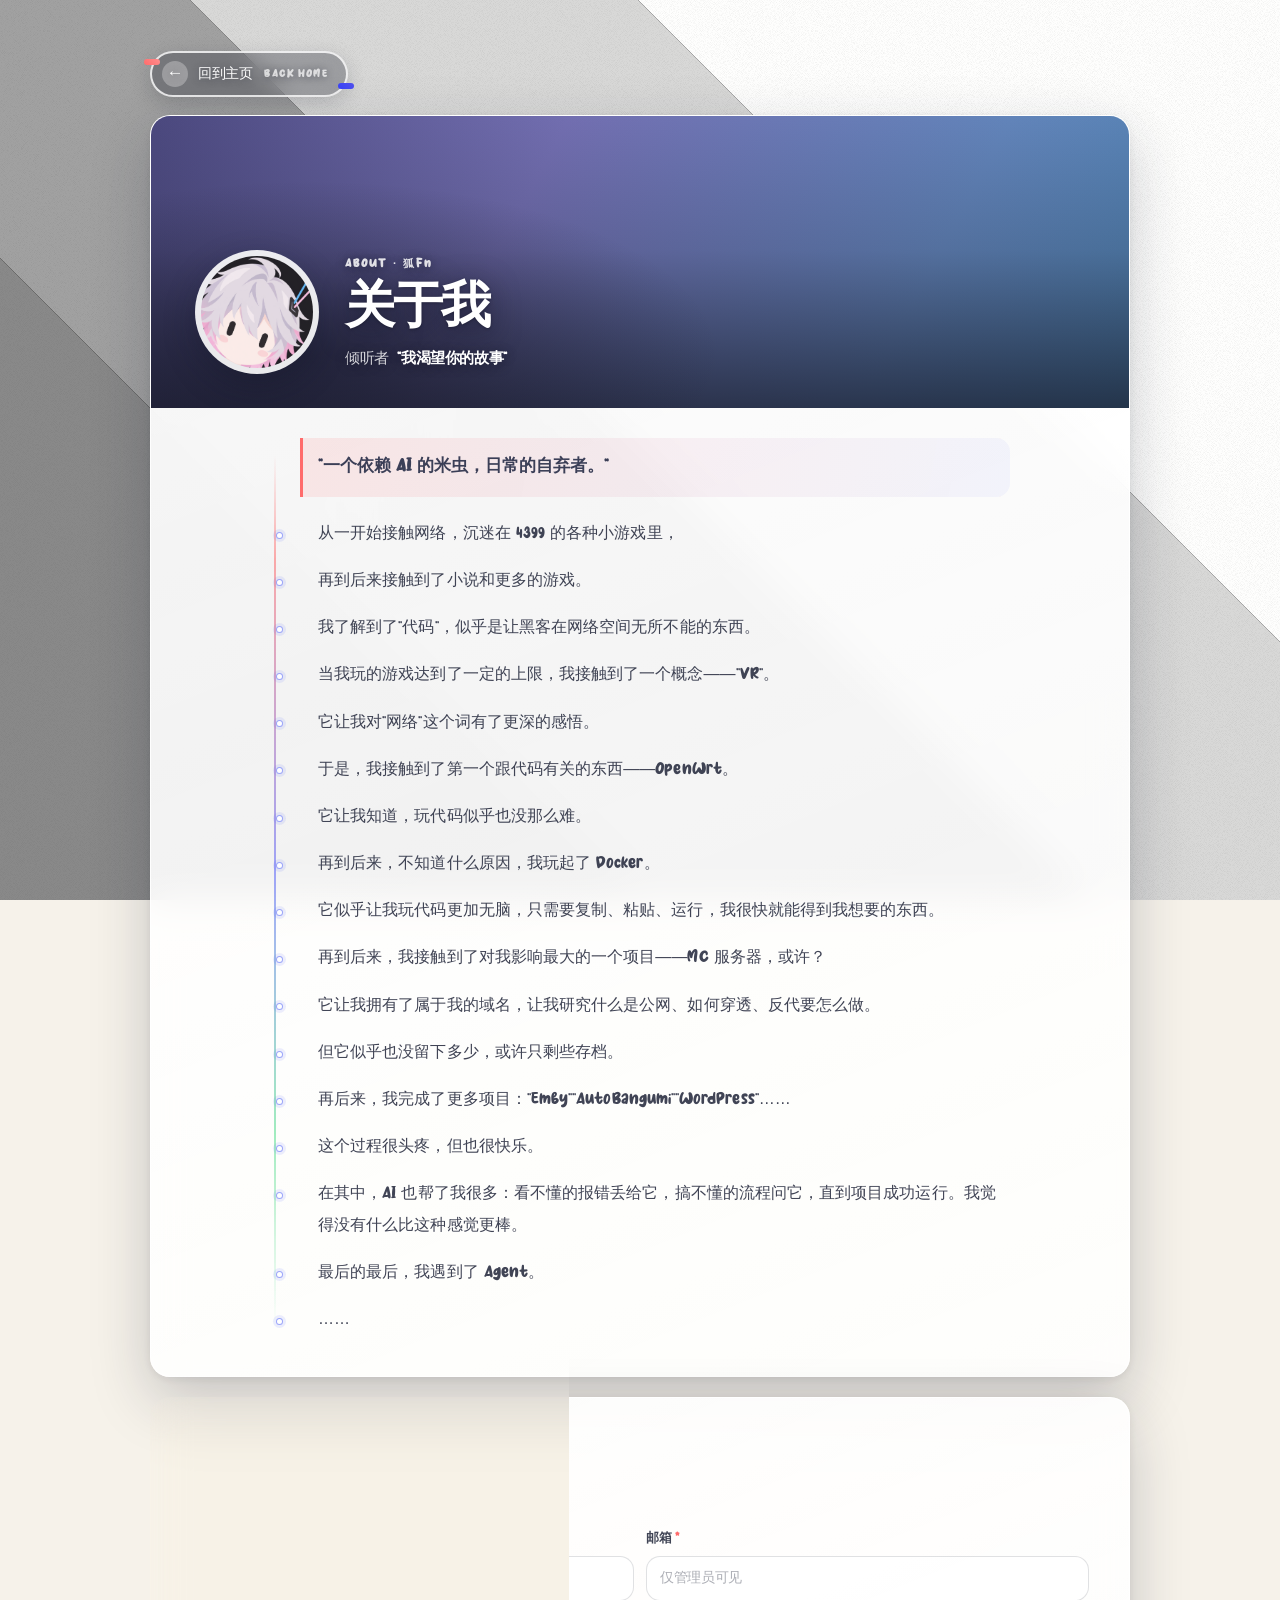
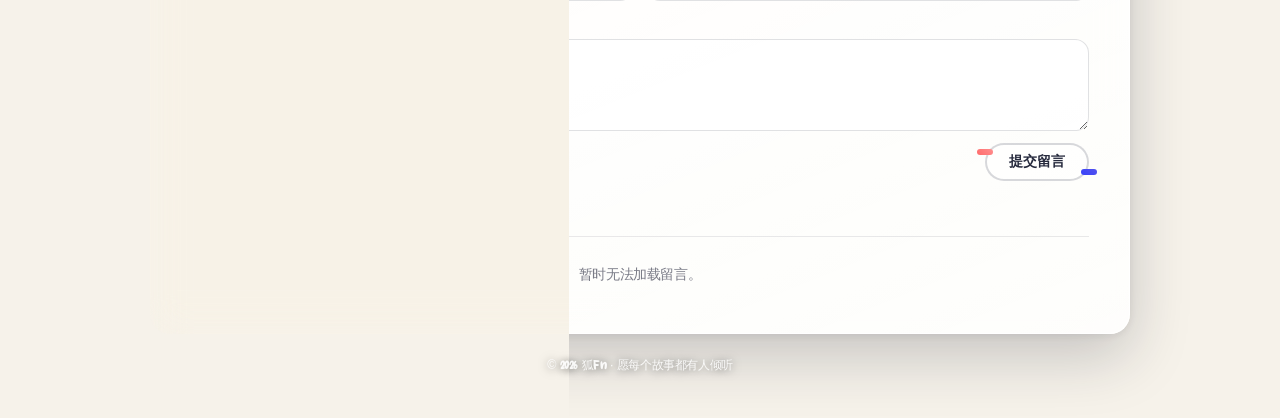
==== commit 7c888798: "Unify About page visual style with the home page" ====
--- a/about.html
+++ b/about.html
@@ -8,21 +8,33 @@
 	<link rel="icon" type="image/png" href="asset/image/site-icon.png">
 	<link rel="stylesheet" href="asset/css/main.css?v=20261002">
 	<link rel="stylesheet" href="asset/css/fonts.css">
-	<link rel="stylesheet" href="asset/css/about.css?v=20261007">
+	<link rel="stylesheet" href="asset/css/about.css?v=20261119">
 </head>
-<body class="about-body">
+<body class="about-body font-milky-coffee">
 	<div id="bg" aria-hidden="true"></div>
 	<div id="overlay" aria-hidden="true"></div>
 	<main id="main" class="about-page">
 		<div class="about-shell">
-			<a class="back-link" href="index.html"><span class="back-arrow" aria-hidden="true">←</span><span>回到主页</span><span class="back-hint" aria-hidden="true">BACK HOME</span></a>
+			<a class="back-link" href="index.html">
+				<span class="back-arrow" aria-hidden="true">←</span>
+				<span>回到主页</span>
+				<span class="back-hint" aria-hidden="true">BACK HOME</span>
+				<span class="pill-decor pill-decor--left" aria-hidden="true"></span>
+				<span class="pill-decor pill-decor--right" aria-hidden="true"></span>
+			</a>
 			<header class="about-card">
-				<div class="about-cover" aria-hidden="true"></div>
-				<div class="about-card-body">
+				<div class="about-hero">
+					<div class="about-cover" aria-hidden="true"></div>
 					<div class="about-profile-row">
 						<div class="about-avatar-frame"><img class="about-avatar" src="asset/image/site-icon.png" alt="狐Fn头像"></div>
-						<div class="about-profile-copy"><p class="eyebrow">ABOUT · 狐Fn</p><h1>关于我</h1><p class="about-motto">倾听者 <span>“我渴望你的故事”</span></p></div>
+						<div class="about-profile-copy">
+							<p class="eyebrow">ABOUT · 狐Fn</p>
+							<h1>关于我</h1>
+							<p class="about-motto">倾听者 <span>“我渴望你的故事”</span></p>
+						</div>
 					</div>
+				</div>
+				<div class="about-card-body">
 					<div class="about-bio" id="profile">
 						<div class="about-story">
 							<p class="about-lead">“一个依赖 AI 的米虫，日常的自弃者。”</p>
@@ -50,8 +62,7 @@
 			<section class="guestbook-card" id="guestbook" aria-labelledby="guestbook-title">
 				<div class="guestbook-heading-row">
 					<div class="guestbook-mark" aria-hidden="true">✧</div>
-					<div class="section-heading"><p class="eyebrow">GUESTBOOK · 01</p><h2 id="guestbook-title">留下一段故事</h2></div>
-					<span class="guestbook-stamp" aria-hidden="true">YOUR<br>STORY</span>
+					<div class="section-heading"><h2 id="guestbook-title">留下一段故事</h2></div>
 				</div>
 				<p class="guestbook-intro">留个称呼，写下你想说的话。</p>
 				<form id="guestbook-form" class="guestbook-form">
@@ -62,7 +73,11 @@
 					<label><span>留言 <i>*</i></span><textarea name="message" rows="3" maxlength="2000" required placeholder="写下你想分享的内容……"></textarea></label>
 					<div class="form-footer">
 						<p class="privacy-note"><span aria-hidden="true">🔒</span> 邮箱保存在 Supabase，仅管理员可见；留言经审核通过后才会公开。</p>
-						<button type="submit" disabled>留言服务连接中……</button>
+						<span class="submit-wrap">
+							<button type="submit" disabled>留言服务连接中……</button>
+							<span class="pill-decor pill-decor--left" aria-hidden="true"></span>
+							<span class="pill-decor pill-decor--right" aria-hidden="true"></span>
+						</span>
 					</div>
 					<label class="honeypot" aria-hidden="true"><span>请勿填写</span><input name="website" type="text" tabindex="-1" autocomplete="off"></label>
 				</form>
--- a/asset/css/about.css
+++ b/asset/css/about.css
@@ -1,44 +1,782 @@
-:root{color-scheme:dark;--about-panel:rgba(24,27,42,.77);--about-border:rgba(231,232,255,.2);--about-muted:rgba(231,232,246,.72);--about-accent:#a99cff}
-html{min-height:100%;background:#171923}body.about-body{min-height:100vh;height:auto;overflow-x:hidden;overflow-y:auto;background:transparent}#bg{z-index:-2;background-color:#222331}#overlay{z-index:-1;background:radial-gradient(ellipse at 18% 12%,rgba(88,79,174,.28),transparent 38%),radial-gradient(ellipse at 88% 30%,rgba(74,126,190,.18),transparent 36%),rgba(13,15,25,.62)}
-#main.about-page{position:relative;inset:auto;width:100%;height:auto;min-height:100vh;padding:clamp(26px,4.5vw,58px) 24px 34px;box-sizing:border-box;text-align:left}#main.about-page:before{display:none}.about-shell{width:min(100%,980px);margin:0 auto}
-.back-link{display:inline-flex;align-items:center;gap:10px;margin:0 0 18px;padding:9px 15px 9px 11px;border:1px solid rgba(224,227,255,.2);border-radius:999px;background:rgba(27,30,47,.56);color:rgba(247,247,255,.88);font-size:.87rem;text-decoration:none;backdrop-filter:blur(14px);transition:.18s}.back-link:hover{transform:translateY(-1px);border-color:rgba(193,183,255,.42);background:rgba(42,43,67,.76)}.back-arrow{width:27px;height:27px;display:grid;place-items:center;border-radius:50%;background:rgba(177,165,255,.16);color:#c8bfff;font-size:1.12rem}.back-hint{margin-left:4px;color:rgba(224,224,243,.48);font-size:.63rem;font-weight:700;letter-spacing:.14em}
-.about-card,.guestbook-card{border:1px solid var(--about-border);border-radius:34px;background:var(--about-panel);box-shadow:0 28px 90px rgba(4,5,15,.34),inset 0 1px 0 rgba(255,255,255,.07);backdrop-filter:blur(22px) saturate(125%)}.about-card{position:relative;overflow:hidden;padding:0}.about-cover{position:relative;height:clamp(176px,23vw,246px);overflow:hidden;background:linear-gradient(0deg,rgba(17,20,35,.34),rgba(31,34,54,.08)),url("https://img-api.moeblock.com/api.php") center 45%/cover no-repeat,linear-gradient(118deg,#4e4b83,#7773b8 37%,#668ac2 76%,#5288b9)}
-.about-card-body{padding:0 clamp(26px,5.4vw,62px) 40px}.about-profile-row{display:flex;align-items:flex-end;gap:clamp(18px,3vw,30px);min-height:142px;padding-bottom:23px;border-bottom:1px solid rgba(231,232,255,.14)}.about-avatar-frame{position:relative;z-index:1;flex:0 0 auto;margin-top:-72px;padding:7px;border:1px solid rgba(255,255,255,.62);border-radius:50%;background:rgba(31,34,52,.84);box-shadow:0 12px 38px rgba(10,11,24,.32)}.about-avatar{display:block;width:clamp(94px,11vw,132px);height:clamp(94px,11vw,132px);border:3px solid rgba(255,255,255,.9);border-radius:50%;object-fit:cover}.about-profile-copy{min-width:0;padding-bottom:4px}.eyebrow{margin:0 0 8px;color:#c7bdff;font-size:.69rem;font-weight:750;letter-spacing:.17em}.about-card h1,.section-heading h2{margin:0;color:#fff;font-weight:720;letter-spacing:-.045em}.about-card h1{font-size:clamp(2.05rem,4.5vw,3.1rem);line-height:1.06;text-shadow:0 5px 30px rgba(12,12,26,.24)}.about-motto{margin:10px 0 0;color:rgba(237,236,255,.74);font-size:.96rem;font-weight:500}.about-motto span{margin-left:5px;color:#f5f2ff;font-weight:650}
-.about-bio{padding-top:24px}.about-story{max-width:780px;color:rgba(237,237,247,.83);font-size:.96rem;line-height:1.9}.about-story p{margin:0 0 1.05em}.about-story p:last-child{margin-bottom:0}.about-story .about-lead{margin-bottom:1.2em;padding-left:15px;border-left:2px solid rgba(177,165,255,.68);color:#e1dcff;font-size:1.08rem;font-weight:650;line-height:1.7}
-.guestbook-card{margin-top:20px;padding:clamp(22px,3.5vw,36px) clamp(22px,5vw,50px)}.guestbook-heading-row{display:flex;align-items:center;gap:17px;margin-bottom:9px}.guestbook-mark{width:48px;height:48px;flex:0 0 auto;display:grid;place-items:center;border:1px solid rgba(212,203,255,.22);border-radius:16px;background:linear-gradient(145deg,rgba(165,148,249,.2),rgba(105,155,213,.12));color:#d2c8ff;font-size:1.4rem}.section-heading{min-width:0}.section-heading .eyebrow{margin-bottom:6px}.section-heading h2{font-size:clamp(1.5rem,3vw,2.05rem);line-height:1.18}.guestbook-stamp{margin-left:auto;padding-left:18px;border-left:1px solid rgba(231,232,255,.17);color:rgba(196,189,255,.53);font-size:.67rem;font-weight:750;letter-spacing:.19em;line-height:1.55;text-align:right}.guestbook-intro{margin:0 0 14px 65px;color:var(--about-muted);font-size:.9rem;line-height:1.8}
-.guestbook-form{display:grid;gap:12px}.form-row{display:grid;grid-template-columns:repeat(2,minmax(0,1fr));gap:10px}.guestbook-form label{display:grid;gap:5px;color:rgba(247,246,255,.92);font-size:.87rem;font-weight:650}.guestbook-form label>span{display:flex;align-items:center;justify-content:space-between;gap:10px}.guestbook-form label i{color:rgba(206,201,237,.52);font-size:.72rem;font-style:normal;font-weight:450}.guestbook-form input,.guestbook-form textarea{width:100%;box-sizing:border-box;border:1px solid rgba(225,225,247,.17);border-radius:14px;outline:none;background:rgba(11,14,26,.3);color:#fff;font:inherit;font-weight:400;padding:9px 12px;transition:border-color .18s,background .18s,box-shadow .18s}.guestbook-form input::placeholder,.guestbook-form textarea::placeholder{color:rgba(222,222,237,.43)}.guestbook-form input:focus,.guestbook-form textarea:focus{border-color:rgba(184,171,255,.78);background:rgba(20,22,39,.62);box-shadow:0 0 0 3px rgba(155,140,255,.14)}.guestbook-form textarea{min-height:84px;resize:vertical}.honeypot{position:absolute!important;left:-10000px!important;width:1px!important;height:1px!important;overflow:hidden!important}.form-footer{display:flex;align-items:center;justify-content:space-between;gap:20px;padding-top:1px}.privacy-note,.guestbook-status,.empty-state{margin:0;color:var(--about-muted);font-size:.8rem;line-height:1.75}.privacy-note{max-width:660px}.privacy-note span{margin-right:5px}.guestbook-form button{flex:0 0 auto;display:inline-flex;align-items:center;justify-content:center;gap:15px;border:1px solid rgba(255,255,255,.16);border-radius:13px;padding:13px 19px;background:linear-gradient(120deg,#8376dc,#5688c8);color:#fff;font:inherit;font-size:.86rem;font-weight:700;box-shadow:0 9px 25px rgba(79,86,180,.25)}.guestbook-form button:after{content:"↗";font-size:1rem;font-weight:500}.guestbook-form button:disabled{cursor:not-allowed;filter:saturate(.55);opacity:.68}.guestbook-form button:enabled{cursor:pointer;transition:filter .18s,transform .18s,box-shadow .18s}.guestbook-form button:enabled:hover{filter:brightness(1.09);transform:translateY(-2px);box-shadow:0 12px 29px rgba(79,86,180,.34)}
-.guestbook-status{margin-top:17px;color:#d3ccff}.guestbook-status.is-error{color:#ffb6c1}.guestbook-list{margin-top:20px;padding-top:18px;border-top:1px solid rgba(231,232,255,.13)}.guestbook-entry{position:relative;margin-top:13px;padding:17px 19px;border:1px solid rgba(224,225,247,.13);border-radius:16px;background:linear-gradient(115deg,rgba(255,255,255,.065),rgba(141,141,206,.045))}.guestbook-entry:before{position:absolute;top:15px;bottom:15px;left:-1px;width:2px;border-radius:2px;background:linear-gradient(#b4a9ff,#7fbae9);content:""}.guestbook-entry-heading{display:flex;align-items:baseline;justify-content:space-between;gap:12px}.guestbook-entry-heading h3{margin:0;color:#fff;font-size:.98rem;font-weight:700}.guestbook-entry-heading time{flex:0 0 auto;color:rgba(221,221,237,.55);font-size:.74rem}.guestbook-entry-message{margin:8px 0 0;color:rgba(239,239,249,.83);line-height:1.85;white-space:pre-wrap;overflow-wrap:anywhere}.empty-state{padding:10px 0;text-align:center}.about-footer{padding:20px 8px 0;color:rgba(239,239,248,.69);font-size:.77rem;text-align:center;text-shadow:0 1px 8px rgba(0,0,0,.75)}
-@media(max-width:760px){#main.about-page{padding:24px 18px 28px}.about-profile-row{flex-wrap:wrap;align-items:flex-start;gap:15px 20px;padding-bottom:19px}.about-avatar-frame{margin-top:-57px}.about-avatar{width:96px;height:96px}.about-profile-copy{padding-top:1px}}
-@media(max-width:560px){#main.about-page{padding:18px 13px 24px}.about-card,.guestbook-card{border-radius:25px}.about-cover{height:164px}.about-card-body{padding:0 20px 26px}.about-profile-row{gap:13px}.about-avatar-frame{margin-top:-49px;padding:5px}.about-avatar{width:78px;height:78px;border-width:2px}.about-card h1{font-size:2rem}.about-motto{font-size:.83rem}.about-bio{padding-top:19px}.about-story{font-size:.9rem}.about-story .about-lead{font-size:.98rem}.guestbook-card{margin-top:14px;padding:21px 17px}.guestbook-heading-row{gap:12px}.guestbook-mark{width:42px;height:42px;border-radius:13px}.guestbook-stamp{padding-left:10px;font-size:.56rem}.section-heading h2{font-size:1.42rem}.guestbook-intro{margin:0 0 13px 54px;font-size:.82rem}.form-row{grid-template-columns:repeat(2,minmax(0,1fr));gap:8px}.guestbook-form label{font-size:.78rem}.guestbook-form input{padding:9px 10px;font-size:.78rem}.guestbook-form textarea{min-height:80px}.form-footer{align-items:center;gap:10px}.privacy-note{flex:1 1 auto;font-size:.68rem}.guestbook-form button{width:auto;gap:7px;padding:10px 12px;font-size:.76rem;white-space:nowrap}}
-@media(prefers-reduced-motion:reduce){*,*:before,*:after{scroll-behavior:auto!important;transition-duration:.01ms!important;animation-duration:.01ms!important}}
-
-
-/* Page refinements: keep the homepage palette and give the story a clear reading path. */
-.about-cover{background:linear-gradient(180deg,rgba(20,22,35,.02) 8%,rgba(20,22,35,.3) 100%),url("https://img-api.moeblock.com/api.php") center 44%/cover no-repeat,linear-gradient(118deg,#4e4b83,#7773b8 37%,#668ac2 76%,#5288b9)}
-@media(min-width:761px){.about-cover{height:clamp(208px,25vw,268px)}}
-.about-bio{padding-top:clamp(24px,3vw,34px)}
-.about-story{position:relative;max-width:720px;margin:0 auto;padding-left:30px;font-size:.98rem;line-height:1.95;letter-spacing:.008em}
-.about-story:before{position:absolute;top:1.05em;bottom:.65em;left:4px;width:1px;background:linear-gradient(180deg,rgba(169,156,255,.05),rgba(169,156,255,.46) 14%,rgba(105,183,242,.3) 82%,rgba(105,183,242,0));content:""}
-.about-story p{position:relative;margin:0;padding:0 0 1.02em}
-.about-story p:not(.about-lead){padding-left:18px}
-.about-story p:not(.about-lead):before{position:absolute;top:.78em;left:-24px;width:7px;height:7px;border:1px solid rgba(169,156,255,.8);border-radius:50%;background:#222334;box-shadow:0 0 0 3px rgba(169,156,255,.09);content:""}
-.about-story p:last-child{padding-bottom:0}
-.about-story .about-lead{margin:0 0 1.35em;padding:14px 17px;border:0;border-left:2px solid rgba(177,165,255,.75);border-radius:0 14px 14px 0;background:linear-gradient(100deg,rgba(169,156,255,.13),rgba(105,183,242,.04));color:#eeeaff;font-size:1.08rem;line-height:1.8}
-.about-story .about-lead:before{display:none}
-.guestbook-card{padding:clamp(23px,3vw,31px) clamp(22px,4.5vw,44px)}
-.guestbook-stamp,.section-heading>.eyebrow{display:none}
-.guestbook-heading-row{margin-bottom:7px}
-.guestbook-intro{margin-bottom:13px}
-.guestbook-form{gap:10px}
-.guestbook-form label{gap:4px}
-.form-row{gap:12px}
-.guestbook-form input,.guestbook-form textarea{border-radius:12px}
-.guestbook-form textarea{min-height:78px}
-.guestbook-form button{padding:11px 16px}
-.back-link:focus-visible,.guestbook-form button:focus-visible{outline:2px solid #d8d0ff;outline-offset:3px}
-.guestbook-form input:focus-visible,.guestbook-form textarea:focus-visible{border-color:rgba(184,171,255,.9);box-shadow:0 0 0 3px rgba(155,140,255,.16)}
-@media(max-width:760px){.about-story{max-width:100%;padding-left:24px;font-size:.94rem;line-height:1.9}.about-story:before{left:3px}.about-story p:not(.about-lead){padding-left:14px}.about-story p:not(.about-lead):before{left:-19px;width:6px;height:6px}.about-story .about-lead{padding:12px 14px;font-size:1rem}}
-@media(max-width:560px){.about-cover{height:156px}.about-story{padding-left:22px;font-size:.9rem}.about-story:before{left:2px}.about-story p:not(.about-lead){padding-left:12px}.about-story p:not(.about-lead):before{left:-17px}.about-story .about-lead{font-size:.96rem}.guestbook-card{padding:20px 16px}.guestbook-form{gap:9px}.form-row{column-gap:8px}.guestbook-form input{min-width:0}.guestbook-form textarea{min-height:74px}}
-@media(max-width:360px){.form-row{grid-template-columns:1fr}}
-
-@media(max-width:360px){.form-row{grid-template-columns:repeat(2,minmax(0,1fr))}}
+/*
+	About Page Styles
+	目标：让 about.html 与主页 index.html 使用同一套视觉语言
+	- 背景层直接复用 main.css 的 #bg 滚动壁纸与 #overlay 斜向几何叠层（不再用深紫色压暗）
+	- 字体沿用 body.font-milky-coffee（fonts.css 里的 Milky-Coffee）
+	- 圆角、白色描边、彩色小装饰条、逐级上浮入场，全部取自主页
+	- 正文改用浅色磨砂卡片承托深色文字，长文阅读清晰；首屏仍是白字压在图片上，与主页大标题一致
+*/
+
+/* ===== 1. 设计变量 ===== */
+:root {
+	/* 玻璃卡片：白色磨砂，让壁纸透出来 */
+	--about-glass: linear-gradient(158deg, rgba(255, 255, 255, 0.93), rgba(255, 255, 255, 0.86));
+	--about-glass-border: rgba(255, 255, 255, 0.92);
+	--about-glass-shadow: 0 22px 60px rgba(28, 32, 52, 0.22), 0 2px 10px rgba(28, 32, 52, 0.08);
+
+	/* 文字：卡片内深色，首屏图片上白色 */
+	--about-ink: #262a3d;
+	--about-ink-soft: rgba(38, 42, 61, 0.88);
+	--about-ink-muted: rgba(38, 42, 61, 0.62);
+
+	/* 主页的一言高亮色，这里取四个做装饰 */
+	--about-red: #ff6b6b;
+	--about-blue: #3742fa;
+	--about-green: #2ed573;
+	--about-purple: #a55eea;
+	--about-accent: #4a5cf5;
+
+	--about-radius: 20px;
+	--about-radius-sm: 14px;
+}
+
+/* ===== 2. 基础层：背景与页面容器 ===== */
+html {
+	min-height: 100%;
+	background: #f6f2ea; /* 壁纸加载失败时的浅色兜底，不再是深色 */
+}
+
+body.about-body {
+	min-height: 100vh;
+	height: auto;
+	overflow-x: hidden;
+	overflow-y: auto;
+	background: transparent;
+	/* main.css 里 body 是 15pt 且强制 300 字重，这里按阅读场景收紧字号、抬到 400 */
+	font-size: 16px;
+	font-weight: 400 !important;
+	line-height: 1.75;
+	font-family: var(--primary-font, 'Milky-Coffee', -apple-system, BlinkMacSystemFont, 'Segoe UI', 'PingFang SC', 'Hiragino Sans GB', 'Microsoft YaHei', sans-serif);
+	color: var(--about-ink);
+}
+
+/* 壁纸层：main.css 里已有动画与背景图，这里只补上固定定位（主页靠 #wrapper 固定） */
+#bg {
+	position: fixed;
+	top: 0;
+	left: 0;
+	height: 100%;
+	z-index: 0;
+}
+
+/* 叠层：交给 main.css 的 #overlay（overlay-pattern.png + overlay.svg），只确保层级正确 */
+#overlay {
+	z-index: 1;
+}
+
+#main.about-page {
+	position: relative;
+	inset: auto;
+	z-index: 2;
+	width: 100%;
+	height: auto;
+	min-height: 100vh;
+	padding: clamp(26px, 4vw, 56px) 24px 40px;
+	box-sizing: border-box;
+	text-align: left;
+}
+
+#main.about-page:before {
+	display: none;
+}
+
+.about-shell {
+	width: min(100%, 980px);
+	margin: 0 auto;
+}
+
+/* ===== 3. 入场动效：对应主页的 iUp 逐级上浮 ===== */
+@keyframes aboutRise {
+	from {
+		opacity: 0;
+		transform: translate3d(0, 26px, 0);
+	}
+	to {
+		opacity: 1;
+		transform: none;
+	}
+}
+
+.about-shell > * {
+	animation: aboutRise 0.9s cubic-bezier(0.19, 1, 0.22, 1) both;
+}
+
+.about-shell > :nth-child(1) { animation-delay: 0.05s; }
+.about-shell > :nth-child(2) { animation-delay: 0.20s; }
+.about-shell > :nth-child(3) { animation-delay: 0.35s; }
+.about-shell > :nth-child(4) { animation-delay: 0.50s; }
+
+/* ===== 4. 彩色小装饰条（主页药丸按钮的招牌细节） ===== */
+.pill-decor {
+	position: absolute;
+	width: 16px;
+	height: 6px;
+	border-radius: 3px;
+	transition: all 0.3s ease;
+	pointer-events: none;
+}
+
+.pill-decor--left {
+	top: 6px;
+	left: -8px;
+	background: linear-gradient(45deg, #ff6b6b, #ff8e8e);
+}
+
+.pill-decor--right {
+	bottom: 6px;
+	right: -8px;
+	background: linear-gradient(45deg, #3742fa, #5352ed);
+}
+
+/* ===== 5. 返回主页：与主页药丸按钮同一语言 ===== */
+.back-link {
+	position: relative;
+	display: inline-flex;
+	align-items: center;
+	gap: 10px;
+	margin: 0 0 18px;
+	padding: 8px 18px 8px 10px;
+	border: 2px solid rgba(255, 255, 255, 0.82);
+	border-radius: 999px;
+	/* 壁纸每次随机，浅色图上白字会糊，加一层淡暗底保证可读 */
+	background: rgba(24, 27, 42, 0.30);
+	backdrop-filter: blur(12px);
+	-webkit-backdrop-filter: blur(12px);
+	color: #fff;
+	box-shadow: 0 6px 20px rgba(16, 20, 34, 0.18);
+	font-size: 0.88rem;
+	text-decoration: none;
+	text-shadow: 0 1px 8px rgba(16, 18, 30, 0.45);
+	transition: transform 0.3s ease, border-color 0.3s ease, background 0.3s ease, box-shadow 0.3s ease;
+}
+
+.back-link:hover {
+	transform: translateY(-1px) scale(1.03);
+	border-color: #fff;
+	background: rgba(24, 27, 42, 0.46);
+	box-shadow: 0 0 24px rgba(255, 255, 255, 0.35);
+}
+
+.back-link:hover .pill-decor--left { left: -14px; }
+.back-link:hover .pill-decor--right { right: -14px; }
+
+.back-arrow {
+	display: grid;
+	place-items: center;
+	width: 26px;
+	height: 26px;
+	border-radius: 50%;
+	background: rgba(255, 255, 255, 0.28);
+	font-size: 1.06rem;
+	line-height: 1;
+}
+
+.back-hint {
+	margin-left: 2px;
+	color: rgba(255, 255, 255, 0.72);
+	font-size: 0.62rem;
+	font-weight: 700;
+	letter-spacing: 0.14em;
+}
+
+/* ===== 6. 卡片：白色磨砂玻璃 ===== */
+.about-card,
+.guestbook-card {
+	position: relative;
+	border: 1px solid var(--about-glass-border);
+	border-radius: var(--about-radius);
+	background: var(--about-glass);
+	box-shadow: var(--about-glass-shadow);
+	backdrop-filter: blur(18px) saturate(140%);
+	-webkit-backdrop-filter: blur(18px) saturate(140%);
+}
+
+.about-card {
+	overflow: hidden;
+	padding: 0;
+}
+
+/* 首屏：白字压在图片上，和主页大标题的处理一致 */
+.about-hero {
+	position: relative;
+	display: flex;
+	align-items: flex-end;
+	min-height: clamp(214px, 24vw, 292px);
+	padding: clamp(22px, 3vw, 34px) clamp(22px, 4.4vw, 44px);
+	overflow: hidden;
+}
+
+.about-cover {
+	position: absolute;
+	inset: 0;
+	/* 三层叠压：底部整体压暗 + 左下角局部压暗（标题与头像都在左下），保证白字在任何壁纸上都能读 */
+	background:
+		radial-gradient(ellipse 62% 88% at 16% 82%, rgba(14, 16, 28, 0.5), transparent 68%),
+		linear-gradient(180deg, rgba(18, 20, 32, 0.05) 0%, rgba(18, 20, 32, 0.22) 46%, rgba(18, 20, 32, 0.72) 100%),
+		url("https://img-api.moeblock.com/api.php") center 40% / cover no-repeat,
+		linear-gradient(118deg, #4e4b83, #7773b8 37%, #668ac2 76%, #5288b9);
+}
+
+.about-profile-row {
+	position: relative;
+	display: flex;
+	align-items: flex-end;
+	gap: clamp(16px, 2.4vw, 26px);
+	width: 100%;
+}
+
+.about-avatar-frame {
+	flex: 0 0 auto;
+	padding: 6px;
+	border-radius: 50%;
+	background: rgba(255, 255, 255, 0.9);
+	box-shadow: 0 12px 32px rgba(16, 20, 36, 0.3);
+}
+
+.about-avatar {
+	display: block;
+	width: clamp(84px, 9vw, 112px);
+	height: clamp(84px, 9vw, 112px);
+	border-radius: 50%;
+	object-fit: cover;
+}
+
+.about-profile-copy {
+	min-width: 0;
+	padding-bottom: 2px;
+}
+
+/* 只用在首屏图片上，所以是白字 */
+.about-hero .eyebrow {
+	margin: 0 0 8px;
+	color: rgba(255, 255, 255, 0.86);
+	font-size: 0.68rem;
+	font-weight: 700;
+	letter-spacing: 0.17em;
+	text-shadow: 0 1px 10px rgba(14, 16, 28, 0.5);
+}
+
+.about-card h1 {
+	margin: 0;
+	color: #fff;
+	font-size: clamp(2.1rem, 4.6vw, 3.15rem);
+	font-weight: 900;
+	letter-spacing: -0.035em;
+	line-height: 1.06;
+	text-shadow: 0 6px 28px rgba(10, 12, 24, 0.5), 0 1px 3px rgba(10, 12, 24, 0.35);
+}
+
+.about-motto {
+	margin: 10px 0 0;
+	color: rgba(255, 255, 255, 0.82);
+	font-size: 0.95rem;
+	font-weight: 500;
+	text-shadow: 0 2px 12px rgba(10, 12, 24, 0.45);
+}
+
+.about-motto span {
+	margin-left: 5px;
+	color: #fff;
+	font-weight: 700;
+}
+
+/* 正文：浅色卡片上的深色文字 */
+.about-card-body {
+	padding: clamp(20px, 2.8vw, 30px) clamp(22px, 4.4vw, 44px) clamp(28px, 3.6vw, 40px);
+}
+
+.about-story {
+	position: relative;
+	max-width: 740px;
+	margin: 0 auto;
+	padding-left: 30px;
+	color: var(--about-ink-soft);
+	font-size: 1rem;
+	line-height: 1.95;
+	letter-spacing: 0.004em;
+}
+
+/* 时间线：主页红 → 蓝 → 绿 → 紫 的渐变 */
+.about-story:before {
+	position: absolute;
+	top: 1.05em;
+	bottom: 0.7em;
+	left: 4px;
+	width: 2px;
+	border-radius: 2px;
+	background: linear-gradient(180deg, rgba(255, 107, 107, 0), rgba(255, 107, 107, 0.55) 12%, rgba(55, 66, 250, 0.45) 48%, rgba(46, 213, 115, 0.45) 78%, rgba(165, 94, 234, 0));
+	content: "";
+}
+
+.about-story p {
+	position: relative;
+	margin: 0;
+	padding: 0 0 1em;
+}
+
+.about-story p:not(.about-lead) {
+	padding-left: 18px;
+}
+
+.about-story p:not(.about-lead):before {
+	position: absolute;
+	top: 0.8em;
+	left: -24px;
+	width: 7px;
+	height: 7px;
+	border: 1px solid rgba(74, 92, 245, 0.55);
+	border-radius: 50%;
+	background: #fff;
+	box-shadow: 0 0 0 3px rgba(74, 92, 245, 0.1);
+	content: "";
+}
+
+.about-story p:last-child {
+	padding-bottom: 0;
+}
+
+.about-story .about-lead {
+	margin: 0 0 1.3em;
+	padding: 14px 18px;
+	border-radius: 0 var(--about-radius-sm) var(--about-radius-sm) 0;
+	background: linear-gradient(100deg, rgba(255, 107, 107, 0.13), rgba(74, 92, 245, 0.05));
+	box-shadow: inset 3px 0 0 var(--about-red);
+	color: #3b3f57;
+	font-size: 1.06rem;
+	font-weight: 650;
+	line-height: 1.8;
+}
+
+.about-story .about-lead:before {
+	display: none;
+}
+
+/* ===== 7. 留言板 ===== */
+.guestbook-card {
+	margin-top: 20px;
+	padding: clamp(22px, 3.2vw, 34px) clamp(22px, 4.2vw, 40px) clamp(24px, 3.4vw, 36px);
+}
+
+.guestbook-heading-row {
+	display: flex;
+	align-items: center;
+	gap: 16px;
+	margin-bottom: 10px;
+}
+
+.guestbook-mark {
+	flex: 0 0 auto;
+	display: grid;
+	place-items: center;
+	width: 46px;
+	height: 46px;
+	border: 1px solid rgba(255, 255, 255, 0.95);
+	border-radius: 15px;
+	background: linear-gradient(145deg, rgba(255, 107, 107, 0.18), rgba(74, 92, 245, 0.16));
+	color: var(--about-accent);
+	font-size: 1.3rem;
+	box-shadow: 0 8px 22px rgba(40, 46, 90, 0.12);
+}
+
+.section-heading {
+	min-width: 0;
+}
+
+.section-heading h2 {
+	margin: 0;
+	color: var(--about-ink);
+	font-size: clamp(1.5rem, 3vw, 2rem);
+	font-weight: 800;
+	letter-spacing: -0.03em;
+	line-height: 1.2;
+}
+
+.guestbook-intro {
+	margin: 0 0 14px;
+	color: var(--about-ink-muted);
+	font-size: 0.9rem;
+	line-height: 1.8;
+}
+
+.guestbook-form {
+	display: flex;
+	flex-direction: column;
+	gap: 10px;
+}
+
+.form-row {
+	display: grid;
+	grid-template-columns: repeat(2, minmax(0, 1fr));
+	gap: 12px;
+}
+
+.guestbook-form label {
+	display: flex;
+	flex-direction: column;
+	gap: 5px;
+	color: var(--about-ink-soft);
+	font-size: 0.82rem;
+	font-weight: 600;
+}
+
+.guestbook-form label i {
+	color: var(--about-red);
+	font-style: normal;
+}
+
+.guestbook-form input,
+.guestbook-form textarea {
+	width: 100%;
+	padding: 10px 13px;
+	border: 1px solid rgba(38, 42, 61, 0.14);
+	border-radius: var(--about-radius-sm);
+	background: rgba(255, 255, 255, 0.72);
+	color: var(--about-ink);
+	font-family: inherit;
+	font-size: 0.88rem;
+	font-weight: 400 !important;
+	line-height: 1.6;
+	transition: border-color 0.2s ease, background 0.2s ease, box-shadow 0.2s ease;
+}
+
+.guestbook-form input::placeholder,
+.guestbook-form textarea::placeholder {
+	color: rgba(38, 42, 61, 0.38);
+}
+
+.guestbook-form input:focus,
+.guestbook-form textarea:focus {
+	border-color: var(--about-accent);
+	background: #fff;
+	box-shadow: 0 0 0 3px rgba(74, 92, 245, 0.16);
+	outline: none;
+}
+
+.guestbook-form textarea {
+	min-height: 92px;
+	resize: vertical;
+}
+
+.honeypot {
+	position: absolute !important;
+	left: -10000px !important;
+	width: 1px !important;
+	height: 1px !important;
+	overflow: hidden !important;
+}
+
+.form-footer {
+	display: flex;
+	align-items: center;
+	justify-content: space-between;
+	gap: 16px;
+	flex-wrap: wrap;
+	padding-top: 2px;
+}
+
+.privacy-note {
+	margin: 0;
+	flex: 1 1 320px;
+	color: var(--about-ink-muted);
+	font-size: 0.76rem;
+	line-height: 1.75;
+}
+
+.privacy-note span {
+	margin-right: 4px;
+}
+
+/* 提交按钮：与主页药丸按钮同款（白边、圆角、两侧彩色装饰条） */
+.submit-wrap {
+	position: relative;
+	display: inline-flex;
+	flex: 0 0 auto;
+}
+
+.submit-wrap > button {
+	display: inline-flex;
+	align-items: center;
+	justify-content: center;
+	padding: 9px 22px;
+	border: 2px solid rgba(38, 42, 61, 0.18);
+	border-radius: 999px;
+	background: rgba(255, 255, 255, 0.55);
+	color: var(--about-ink);
+	font-family: inherit;
+	font-size: 0.88rem;
+	font-weight: 700 !important;
+	line-height: 1.2;
+	cursor: pointer;
+	transition: transform 0.3s ease, border-color 0.3s ease, background 0.3s ease, box-shadow 0.3s ease, color 0.3s ease;
+}
+
+.submit-wrap > button:enabled:hover {
+	transform: scale(1.05);
+	border-color: var(--about-accent);
+	background: #fff;
+	color: var(--about-accent);
+	box-shadow: 0 0 24px rgba(74, 92, 245, 0.24);
+}
+
+.submit-wrap > button:enabled:hover ~ .pill-decor--left { left: -14px; }
+.submit-wrap > button:enabled:hover ~ .pill-decor--right { right: -14px; }
+
+.submit-wrap > button:disabled {
+	cursor: not-allowed;
+	color: var(--about-ink-muted);
+	opacity: 0.75;
+}
+
+.submit-wrap > button:disabled ~ .pill-decor {
+	opacity: 0.35;
+}
+
+.guestbook-status {
+	margin: 14px 0 0;
+	color: var(--about-ink-muted);
+	font-size: 0.8rem;
+	line-height: 1.75;
+}
+
+.guestbook-status.is-error {
+	color: #d63a4a;
+}
+
+.guestbook-list {
+	margin-top: 18px;
+	padding-top: 16px;
+	border-top: 1px solid rgba(38, 42, 61, 0.1);
+}
+
+.guestbook-entry {
+	position: relative;
+	margin-top: 12px;
+	padding: 15px 18px;
+	border: 1px solid rgba(38, 42, 61, 0.09);
+	border-radius: var(--about-radius-sm);
+	background: rgba(255, 255, 255, 0.62);
+}
+
+.guestbook-entry:before {
+	position: absolute;
+	top: 14px;
+	bottom: 14px;
+	left: -1px;
+	width: 3px;
+	border-radius: 3px;
+	background: linear-gradient(180deg, var(--about-red), var(--about-blue));
+	content: "";
+}
+
+.guestbook-entry-heading {
+	display: flex;
+	align-items: baseline;
+	justify-content: space-between;
+	gap: 12px;
+}
+
+.guestbook-entry-heading h3 {
+	margin: 0;
+	color: var(--about-ink);
+	font-size: 0.96rem;
+	font-weight: 700;
+}
+
+.guestbook-entry-heading time {
+	flex: 0 0 auto;
+	color: var(--about-ink-muted);
+	font-size: 0.72rem;
+}
+
+.guestbook-entry-message {
+	margin: 8px 0 0;
+	color: var(--about-ink-soft);
+	font-size: 0.92rem;
+	line-height: 1.85;
+	white-space: pre-wrap;
+	overflow-wrap: anywhere;
+}
+
+.empty-state {
+	margin: 0;
+	padding: 10px 0;
+	color: var(--about-ink-muted);
+	font-size: 0.86rem;
+	text-align: center;
+}
+
+/* ===== 8. 页脚 ===== */
+.about-footer {
+	padding: 22px 8px 0;
+	color: rgba(255, 255, 255, 0.9);
+	font-size: 0.78rem;
+	text-align: center;
+	text-shadow: 0 1px 10px rgba(12, 14, 24, 0.55);
+}
+
+/* ===== 9. 响应式 ===== */
+@media (max-width: 760px) {
+	#main.about-page {
+		padding: 24px 18px 30px;
+	}
+
+	.about-hero {
+		min-height: 196px;
+		padding: 20px;
+	}
+
+	.about-avatar {
+		width: 82px;
+		height: 82px;
+	}
+
+	.about-story {
+		max-width: 100%;
+		padding-left: 24px;
+		font-size: 0.96rem;
+		line-height: 1.9;
+	}
+
+	.about-story:before {
+		left: 3px;
+	}
+
+	.about-story p:not(.about-lead) {
+		padding-left: 14px;
+	}
+
+	.about-story p:not(.about-lead):before {
+		left: -19px;
+		width: 6px;
+		height: 6px;
+	}
+
+	.about-story .about-lead {
+		padding: 12px 15px;
+		font-size: 1rem;
+	}
+}
+
+@media (max-width: 560px) {
+	#main.about-page {
+		padding: 18px 13px 26px;
+	}
+
+	.about-card,
+	.guestbook-card {
+		border-radius: 18px;
+	}
+
+	.about-hero {
+		min-height: 174px;
+		padding: 17px;
+	}
+
+	.about-avatar-frame {
+		padding: 4px;
+	}
+
+	.about-avatar {
+		width: 68px;
+		height: 68px;
+	}
+
+	.about-card h1 {
+		font-size: 1.95rem;
+	}
+
+	.about-motto {
+		font-size: 0.84rem;
+	}
+
+	.about-card-body {
+		padding: 18px 17px 24px;
+	}
+
+	.about-story {
+		padding-left: 22px;
+		font-size: 0.92rem;
+	}
+
+	.about-story:before {
+		left: 2px;
+	}
+
+	.about-story p:not(.about-lead) {
+		padding-left: 12px;
+	}
+
+	.about-story p:not(.about-lead):before {
+		left: -17px;
+	}
+
+	.about-story .about-lead {
+		font-size: 0.97rem;
+	}
+
+	.guestbook-card {
+		margin-top: 14px;
+		padding: 20px 16px 22px;
+	}
+
+	.guestbook-heading-row {
+		gap: 12px;
+	}
+
+	.guestbook-mark {
+		width: 42px;
+		height: 42px;
+		border-radius: 13px;
+	}
+
+	.section-heading h2 {
+		font-size: 1.42rem;
+	}
+
+	.form-row {
+		grid-template-columns: minmax(0, 1fr);
+		gap: 10px;
+	}
+
+	.form-footer {
+		align-items: flex-start;
+		gap: 12px;
+	}
+
+	.privacy-note {
+		flex: 1 1 100%;
+		font-size: 0.72rem;
+	}
+
+	.submit-wrap {
+		width: 100%;
+	}
+
+	.submit-wrap > button {
+		width: 100%;
+	}
+
+	.back-hint {
+		display: none;
+	}
+}
+
+/* ===== 10. 无障碍 ===== */
+.back-link:focus-visible,
+.submit-wrap > button:focus-visible,
+.guestbook-form input:focus-visible,
+.guestbook-form textarea:focus-visible {
+	outline: 2px solid var(--about-accent);
+	outline-offset: 3px;
+}
+
+@media (prefers-reduced-motion: reduce) {
+	*,
+	*:before,
+	*:after {
+		animation-duration: 0.01ms !important;
+		animation-delay: 0ms !important;
+		transition-duration: 0.01ms !important;
+		scroll-behavior: auto !important;
+	}
+}
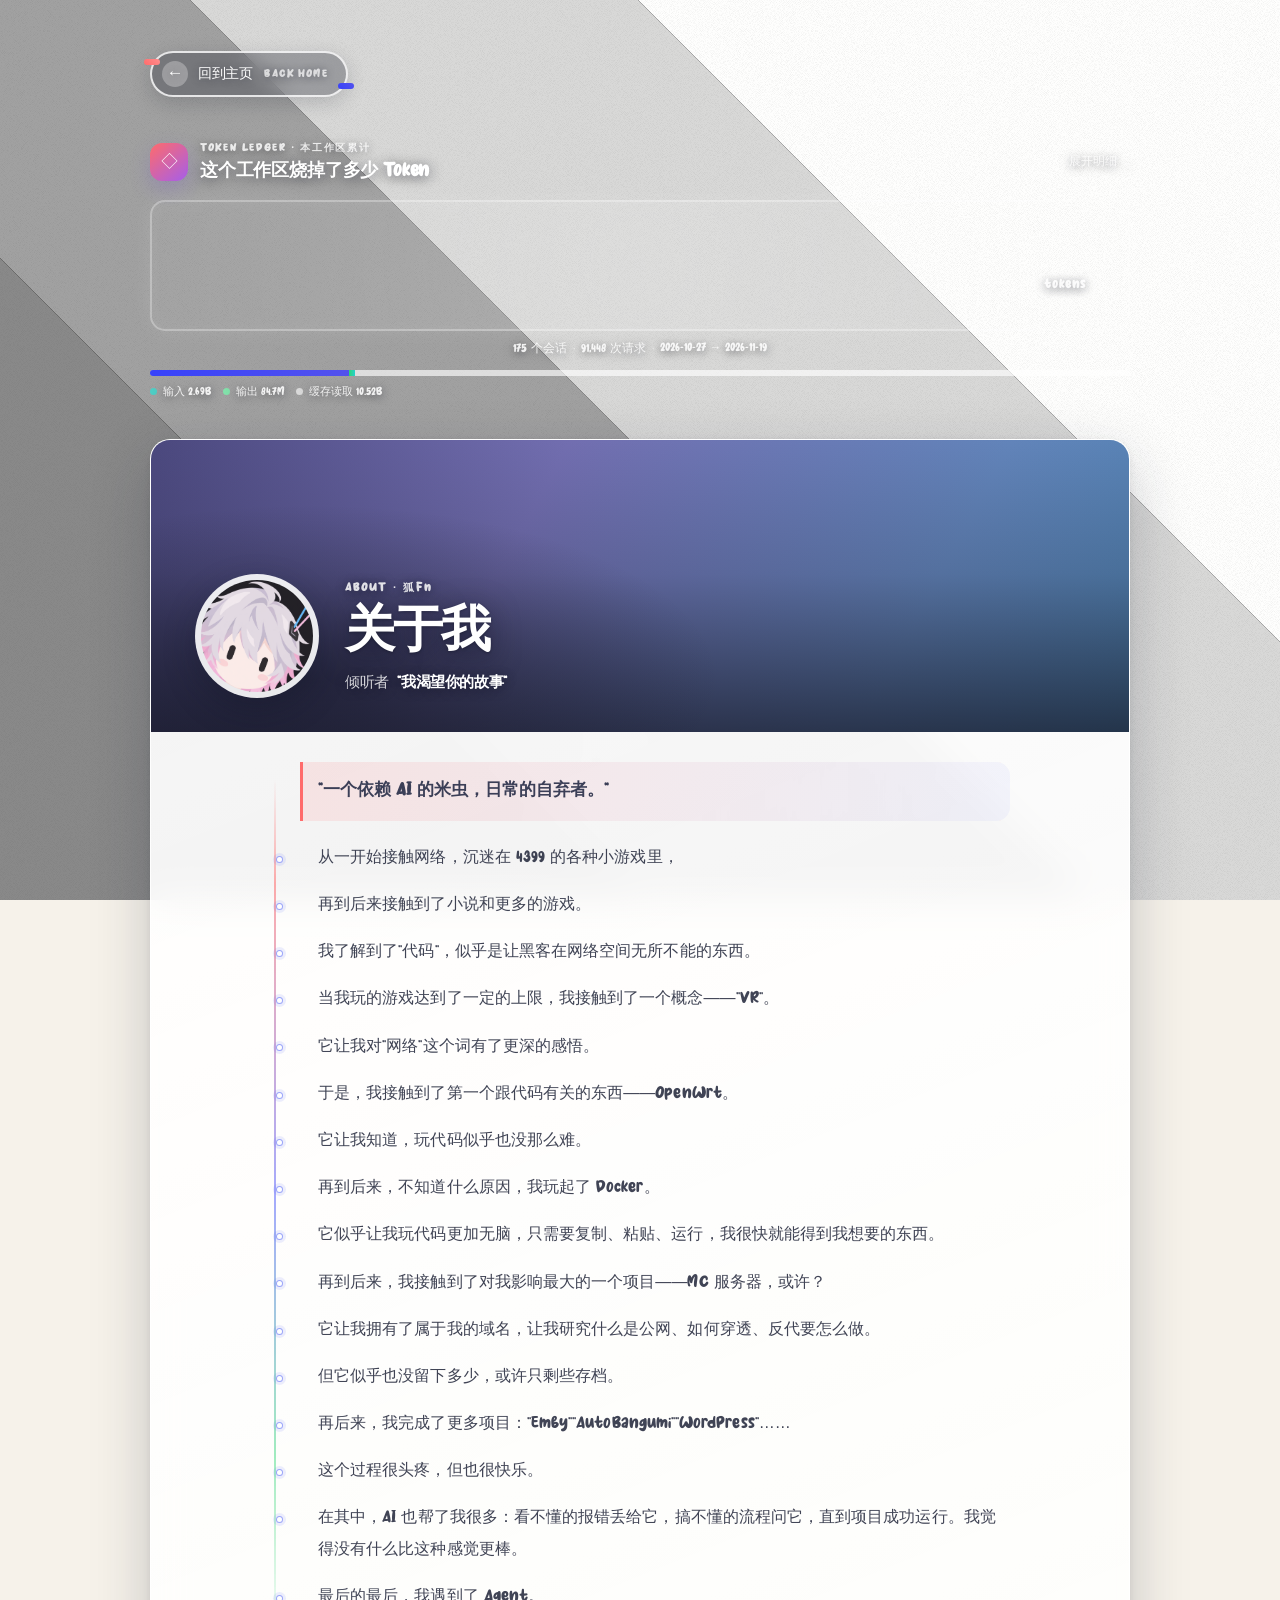
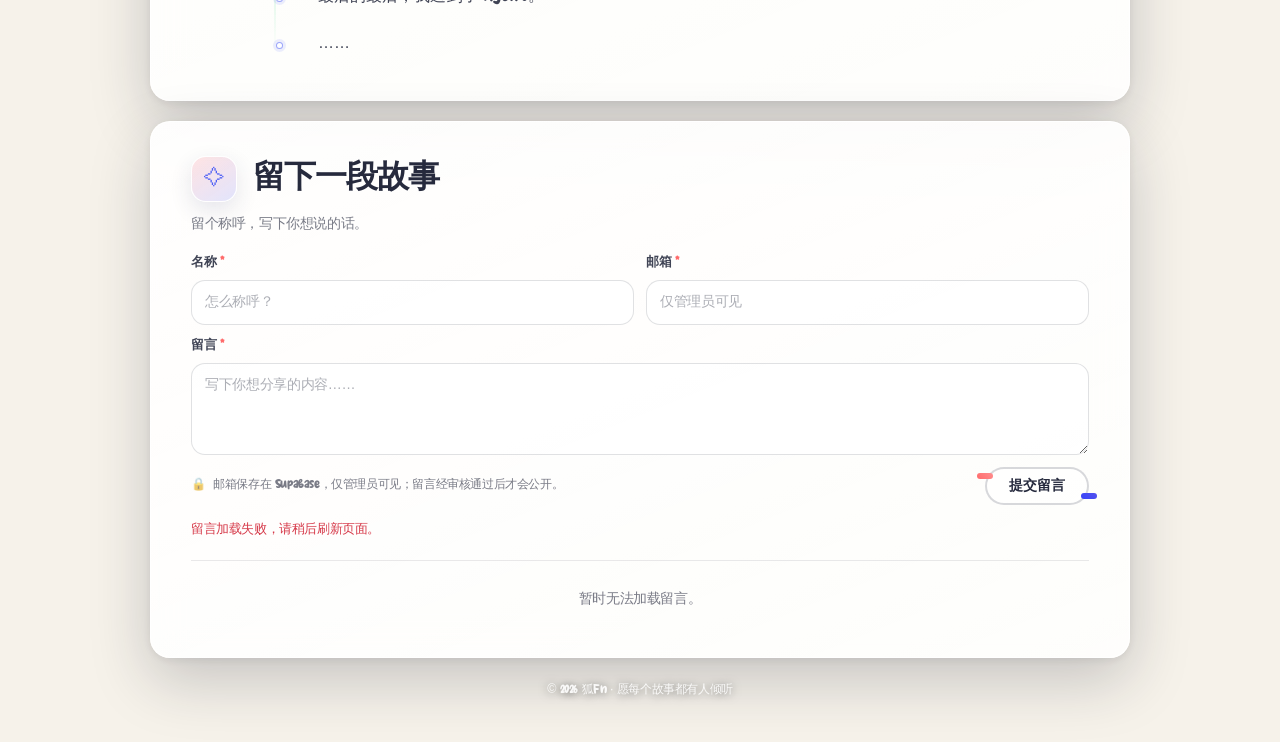
==== commit 2858e0f0: "Add workspace token ledger panel to About page" ====
--- a/about.html
+++ b/about.html
@@ -8,7 +8,7 @@
 	<link rel="icon" type="image/png" href="asset/image/site-icon.png">
 	<link rel="stylesheet" href="asset/css/main.css?v=20261002">
 	<link rel="stylesheet" href="asset/css/fonts.css">
-	<link rel="stylesheet" href="asset/css/about.css?v=20261119">
+	<link rel="stylesheet" href="asset/css/about.css?v=20261121">
 </head>
 <body class="about-body font-milky-coffee">
 	<div id="bg" aria-hidden="true"></div>
@@ -22,6 +22,36 @@
 				<span class="pill-decor pill-decor--left" aria-hidden="true"></span>
 				<span class="pill-decor pill-decor--right" aria-hidden="true"></span>
 			</a>
+			<section class="token-ledger" id="token-ledger" aria-labelledby="token-title">
+				<button class="token-counter" type="button" aria-expanded="false" aria-controls="token-view">
+					<span class="token-head">
+						<span class="token-mark" aria-hidden="true">◇</span>
+						<span class="token-heading">
+							<span class="token-eyebrow">TOKEN LEDGER · 本工作区累计</span>
+							<span class="token-title" id="token-title">这个工作区烧掉了多少 Token</span>
+						</span>
+						<span class="token-hint" aria-hidden="true"><span class="token-hint-text">展开明细</span><span class="token-caret">⌄</span></span>
+					</span>
+					<span class="token-clock">
+						<span class="token-figure"><canvas id="token-canvas"></canvas><span class="token-unit"></span></span>
+					</span>
+					<span class="token-exact">—</span>
+					<span class="token-meta"></span>
+					<span class="token-composition"></span>
+				</button>
+				<div class="token-panel" id="token-panel">
+					<div class="token-panel-inner">
+						<div class="token-tabs" role="tablist">
+							<button class="token-tab" type="button" role="tab" data-view="heatmap" aria-selected="true">热力图</button>
+							<button class="token-tab" type="button" role="tab" data-view="projects" aria-selected="false">按项目</button>
+							<button class="token-tab" type="button" role="tab" data-view="models" aria-selected="false">按模型</button>
+							<button class="token-tab" type="button" role="tab" data-view="commits" aria-selected="false">按提交</button>
+						</div>
+						<div class="token-view" id="token-view" role="region" aria-label="Token 消耗明细"></div>
+						<p class="token-source">数据来自本机 DSH 会话日志，只统计 <code>N:\HarmonyProjects</code> 下的会话；工作区外的会话不计入。</p>
+					</div>
+				</div>
+			</section>
 			<header class="about-card">
 				<div class="about-hero">
 					<div class="about-cover" aria-hidden="true"></div>
@@ -88,6 +118,8 @@
 		</div>
 	</main>
 	<script>document.getElementById('year').textContent = new Date().getFullYear();</script>
+	<script src="asset/data/token-ledger.js?v=20261120"></script>
+	<script src="asset/js/token-ledger.js?v=20261120"></script>
 	<script src="asset/js/guestbook-config.js?v=20261003"></script>
 	<script src="asset/js/guestbook.js?v=20261003"></script>
 </body>
--- a/asset/css/about.css
+++ b/asset/css/about.css
@@ -605,7 +605,658 @@
 	text-align: center;
 }
 
-/* ===== 8. 页脚 ===== */
+/* ===== 8. Token 账本面板 ===== */
+/* 首屏数字仿主页时钟：点阵数字 + 15 色横向渐变，画在 canvas 上（见 asset/js/token-ledger.js） */
+/* 容器只负责纵向排布，自己不画任何底：总消耗、标签栏、明细区各自是独立的框 */
+.token-ledger {
+	position: relative;
+	display: block;
+	margin: 0 0 18px;
+	isolation: isolate;
+}
+
+
+/* 总消耗：不套白卡片，整块直接浮在壁纸上（就是主页时钟那套语言）。
+   所以这里的文字全部转白 + 阴影，靠壁纸对比度读。 */
+.token-counter {
+	display: block;
+	width: 100%;
+	padding: clamp(18px, 2.6vw, 26px) 0 clamp(16px, 2.4vw, 22px);
+	border: 0;
+	background: none;
+	box-shadow: none;
+	color: #fff;
+	font-family: inherit;
+	text-align: left;
+	cursor: pointer;
+	transition: transform 0.3s ease;
+}
+
+.token-counter:hover {
+	transform: translateY(-1px);
+}
+
+/* 头部：标记 + 标题 + 展开提示 */
+.token-head {
+	display: flex;
+	align-items: center;
+	gap: 12px;
+}
+
+.token-mark {
+	display: grid;
+	place-items: center;
+	flex: 0 0 auto;
+	width: 38px;
+	height: 38px;
+	border-radius: 12px;
+	background: linear-gradient(140deg, var(--about-red), var(--about-purple));
+	color: #fff;
+	font-size: 1.05rem;
+	box-shadow: 0 8px 20px rgba(120, 90, 200, 0.28);
+}
+
+.token-heading {
+	flex: 1 1 auto;
+	min-width: 0;
+}
+
+.token-eyebrow {
+	display: block;
+	color: rgba(255, 255, 255, 0.82);
+	font-size: 0.64rem;
+	font-weight: 700;
+	letter-spacing: 0.16em;
+	text-shadow: 0 2px 10px rgba(14, 18, 32, 0.5);
+}
+
+.token-title {
+	display: block;
+	margin-top: 3px;
+	color: #fff;
+	font-size: clamp(0.98rem, 1.6vw, 1.1rem);
+	font-weight: 700;
+	letter-spacing: -0.01em;
+	text-shadow: 0 2px 14px rgba(14, 18, 32, 0.55);
+}
+
+.token-hint {
+	display: inline-flex;
+	align-items: center;
+	gap: 6px;
+	flex: 0 0 auto;
+	color: rgba(255, 255, 255, 0.82);
+	font-size: 0.74rem;
+	text-shadow: 0 2px 10px rgba(14, 18, 32, 0.5);
+	transition: color 0.3s ease;
+}
+
+.token-counter:hover .token-hint {
+	color: #fff;
+}
+
+.token-caret {
+	display: inline-block;
+	font-size: 0.9rem;
+	transition: transform 0.35s cubic-bezier(0.19, 1, 0.22, 1);
+}
+
+.token-ledger.is-open .token-caret {
+	transform: rotate(180deg);
+}
+
+.token-ledger.is-open .token-hint-text {
+	font-size: 0;
+}
+
+.token-ledger.is-open .token-hint-text:after {
+	font-size: 0.74rem;
+	content: "收起明细";
+}
+
+/* 数字玻璃板：参数 1:1 照搬主页 index.html 的 #canvas（main.css:1082-1095）——
+   2px 白边 + 15px 圆角 + 15% 白径向渐变 + blur(10px) + 15 秒循环变色。
+   玻璃本身必须是半透明的，壁纸要能透出来；一旦把底色做深做厚，
+   视觉上就变成「又套了一层」，那正是要避免的。 */
+.token-clock {
+	position: relative;
+	display: block;
+	margin: clamp(12px, 2vw, 18px) 0 0;
+	padding: clamp(12px, 2.2vw, 18px) clamp(10px, 1.8vw, 16px);
+	border: 2px solid rgba(255, 255, 255, 0.3);
+	border-radius: 15px;
+	background: radial-gradient(circle at center,
+		rgba(255, 255, 255, 0.15) 0%,
+		rgba(255, 255, 255, 0.08) 50%,
+		rgba(255, 255, 255, 0.03) 100%);
+	backdrop-filter: blur(10px);
+	-webkit-backdrop-filter: blur(10px);
+	box-shadow:
+		0 0 20px rgba(255, 255, 255, 0.1),
+		inset 0 0 20px rgba(255, 255, 255, 0.05);
+	transition: all 0.3s ease;
+	animation:
+		tokenClockBorder 15s linear infinite,
+		tokenClockBackground 15s linear infinite;
+}
+
+.token-counter:hover .token-clock {
+	transform: scale(1.01);
+	box-shadow:
+		0 0 30px rgba(255, 255, 255, 0.2),
+		inset 0 0 25px rgba(255, 255, 255, 0.08);
+	animation-play-state: paused;
+}
+
+/* 以下两组关键帧的色值与 main.css 的 clockBorderColor / clockBackgroundColor 完全一致 */
+@keyframes tokenClockBorder {
+	0%      { border-color: rgba(255, 255, 255, 0.4); }
+	6.67%   { border-color: rgba(255, 107, 107, 0.4); }
+	13.33%  { border-color: rgba(78, 205, 196, 0.4); }
+	20%     { border-color: rgba(69, 183, 209, 0.4); }
+	26.67%  { border-color: rgba(150, 206, 180, 0.4); }
+	33.33%  { border-color: rgba(255, 234, 167, 0.4); }
+	40%     { border-color: rgba(221, 160, 221, 0.4); }
+	46.67%  { border-color: rgba(152, 216, 200, 0.4); }
+	53.33%  { border-color: rgba(247, 220, 111, 0.4); }
+	60%     { border-color: rgba(187, 143, 206, 0.4); }
+	66.67%  { border-color: rgba(133, 193, 233, 0.4); }
+	73.33%  { border-color: rgba(248, 196, 113, 0.4); }
+	80%     { border-color: rgba(130, 224, 170, 0.4); }
+	86.67%  { border-color: rgba(241, 148, 138, 0.4); }
+	93.33%  { border-color: rgba(215, 189, 226, 0.4); }
+	100%    { border-color: rgba(255, 255, 255, 0.4); }
+}
+
+/* 色值与 main.css:1062 的 clockBackgroundColor 完全一致 */
+@keyframes tokenClockBackground {
+	0%      { background: radial-gradient(circle at center, rgba(255, 255, 255, 0.15) 0%, rgba(255, 255, 255, 0.08) 50%, rgba(255, 255, 255, 0.03) 100%); }
+	6.67%   { background: radial-gradient(circle at center, rgba(255, 107, 107, 0.15) 0%, rgba(255, 107, 107, 0.08) 50%, rgba(255, 107, 107, 0.03) 100%); }
+	13.33%  { background: radial-gradient(circle at center, rgba(78, 205, 196, 0.15) 0%, rgba(78, 205, 196, 0.08) 50%, rgba(78, 205, 196, 0.03) 100%); }
+	20%     { background: radial-gradient(circle at center, rgba(69, 183, 209, 0.15) 0%, rgba(69, 183, 209, 0.08) 50%, rgba(69, 183, 209, 0.03) 100%); }
+	26.67%  { background: radial-gradient(circle at center, rgba(150, 206, 180, 0.15) 0%, rgba(150, 206, 180, 0.08) 50%, rgba(150, 206, 180, 0.03) 100%); }
+	33.33%  { background: radial-gradient(circle at center, rgba(255, 234, 167, 0.15) 0%, rgba(255, 234, 167, 0.08) 50%, rgba(255, 234, 167, 0.03) 100%); }
+	40%     { background: radial-gradient(circle at center, rgba(221, 160, 221, 0.15) 0%, rgba(221, 160, 221, 0.08) 50%, rgba(221, 160, 221, 0.03) 100%); }
+	46.67%  { background: radial-gradient(circle at center, rgba(152, 216, 200, 0.15) 0%, rgba(152, 216, 200, 0.08) 50%, rgba(152, 216, 200, 0.03) 100%); }
+	53.33%  { background: radial-gradient(circle at center, rgba(247, 220, 111, 0.15) 0%, rgba(247, 220, 111, 0.08) 50%, rgba(247, 220, 111, 0.03) 100%); }
+	60%     { background: radial-gradient(circle at center, rgba(187, 143, 206, 0.15) 0%, rgba(187, 143, 206, 0.08) 50%, rgba(187, 143, 206, 0.03) 100%); }
+	66.67%  { background: radial-gradient(circle at center, rgba(133, 193, 233, 0.15) 0%, rgba(133, 193, 233, 0.08) 50%, rgba(133, 193, 233, 0.03) 100%); }
+	73.33%  { background: radial-gradient(circle at center, rgba(248, 196, 113, 0.15) 0%, rgba(248, 196, 113, 0.08) 50%, rgba(248, 196, 113, 0.03) 100%); }
+	80%     { background: radial-gradient(circle at center, rgba(130, 224, 170, 0.15) 0%, rgba(130, 224, 170, 0.08) 50%, rgba(130, 224, 170, 0.03) 100%); }
+	86.67%  { background: radial-gradient(circle at center, rgba(241, 148, 138, 0.15) 0%, rgba(241, 148, 138, 0.08) 50%, rgba(241, 148, 138, 0.03) 100%); }
+	93.33%  { background: radial-gradient(circle at center, rgba(215, 189, 226, 0.15) 0%, rgba(215, 189, 226, 0.08) 50%, rgba(215, 189, 226, 0.03) 100%); }
+	100%    { background: radial-gradient(circle at center, rgba(255, 255, 255, 0.15) 0%, rgba(255, 255, 255, 0.08) 50%, rgba(255, 255, 255, 0.03) 100%); }
+}
+
+/* 主数字：canvas 点阵 + 单位 */
+.token-figure {
+	display: block;
+	min-height: 84px;
+}
+
+.token-figure canvas {
+	display: block;
+	max-width: 100%;
+	margin: 0 auto;
+}
+
+/* 单位（tokens / B）做成玻璃板右下角的角标：
+   半透明白底 + 细白边 + 同款圆角，和这块板子是同一套语言。 */
+.token-unit {
+	position: absolute;
+	right: clamp(10px, 1.6vw, 16px);
+	bottom: clamp(10px, 1.6vw, 14px);
+	padding: 2px 9px;
+	border: 1px solid rgba(255, 255, 255, 0.34);
+	border-radius: 999px;
+	background: rgba(255, 255, 255, 0.12);
+	color: rgba(255, 255, 255, 0.9);
+	font-size: 0.72rem;
+	font-weight: 700;
+	letter-spacing: 0.08em;
+	line-height: 1.5;
+	text-transform: lowercase;
+	text-shadow: 0 2px 10px rgba(14, 18, 32, 0.5);
+	backdrop-filter: blur(6px);
+	-webkit-backdrop-filter: blur(6px);
+	pointer-events: none;
+}
+
+.token-unit:empty {
+	display: none;
+}
+
+.token-exact {
+	display: block;
+	color: rgba(255, 255, 255, 0.88);
+	font-size: 0.78rem;
+	letter-spacing: 0.02em;
+	text-align: center;
+	text-shadow: 0 2px 10px rgba(14, 18, 32, 0.5);
+}
+
+/* 完整数字已经画在主位时这一行为空，不能留一段空白 */
+.token-exact:empty {
+	display: none;
+}
+
+.token-meta {
+	display: flex;
+	flex-wrap: wrap;
+	justify-content: center;
+	gap: 6px 14px;
+	margin-top: 10px;
+	color: rgba(255, 255, 255, 0.88);
+	font-size: 0.72rem;
+	text-shadow: 0 2px 10px rgba(14, 18, 32, 0.5);
+}
+
+.token-meta span {
+	position: relative;
+}
+
+.token-meta span + span:before {
+	position: absolute;
+	top: 50%;
+	left: -8px;
+	color: rgba(255, 255, 255, 0.5);
+	content: "·";
+	transform: translateY(-50%);
+}
+
+/* 构成条：输入 / 输出 / 缓存读取 */
+.token-composition {
+	display: block;
+	margin-top: 14px;
+}
+
+.comp-bar {
+	display: flex;
+	height: 6px;
+	border-radius: 3px;
+	background: rgba(255, 255, 255, 0.22);
+	overflow: hidden;
+}
+
+.comp-bar .comp {
+	display: block;
+	height: 100%;
+}
+
+.comp--in { background: linear-gradient(90deg, var(--about-blue), #5352ed); }
+.comp--out { background: linear-gradient(90deg, var(--about-green), #26d0ce); }
+.comp--cache { background: rgba(255, 255, 255, 0.55); }
+
+.comp-key {
+	display: flex;
+	flex-wrap: wrap;
+	align-items: center;
+	gap: 5px 6px;
+	margin-top: 8px;
+	color: rgba(255, 255, 255, 0.88);
+	font-size: 0.7rem;
+	text-shadow: 0 2px 10px rgba(14, 18, 32, 0.5);
+}
+
+.comp-key .dot {
+	display: inline-block;
+	width: 7px;
+	height: 7px;
+	margin-left: 6px;
+	border-radius: 50%;
+}
+
+.comp-key .dot:first-child {
+	margin-left: 0;
+}
+
+.dot--in { background: #4ecdc4; }
+.dot--out { background: #82e0aa; }
+.dot--cache { background: rgba(255, 255, 255, 0.6); }
+
+/* 展开面板：用 grid-template-rows 做高度过渡，避免 max-height 猜数字。
+   内部再配合位移 + 淡入，视觉上是「从总消耗框下面翻出来」。 */
+.token-panel {
+	display: grid;
+	grid-template-rows: 0fr;
+	transition: grid-template-rows 0.45s cubic-bezier(0.19, 1, 0.22, 1);
+}
+
+.token-ledger.is-open .token-panel {
+	grid-template-rows: 1fr;
+}
+
+.token-panel-inner {
+	overflow: hidden;
+	transform: translateY(-14px);
+	opacity: 0;
+	transition: transform 0.45s cubic-bezier(0.19, 1, 0.22, 1), opacity 0.35s ease;
+}
+
+.token-ledger.is-open .token-panel-inner {
+	transform: translateY(0);
+	opacity: 1;
+}
+
+/* 标签栏与明细区都复用同一块"主页玻璃"：白半透明 + 2px 白边 + 15px 圆角，
+   和上面的时钟是同一块板子的语言，不再另起一套白卡片。 */
+.token-clock > *,
+.token-tabs > *,
+.token-view > * {
+	position: relative;
+	z-index: 1;
+}
+
+.token-tabs {
+	display: flex;
+	flex-wrap: wrap;
+	gap: 8px;
+	margin-top: 14px;
+	padding: 12px 14px;
+	border: 2px solid rgba(255, 255, 255, 0.3);
+	border-radius: 15px;
+	background: radial-gradient(circle at center,
+		rgba(255, 255, 255, 0.15) 0%,
+		rgba(255, 255, 255, 0.08) 50%,
+		rgba(255, 255, 255, 0.03) 100%);
+	backdrop-filter: blur(10px);
+	-webkit-backdrop-filter: blur(10px);
+	box-shadow:
+		0 0 20px rgba(255, 255, 255, 0.1),
+		inset 0 0 20px rgba(255, 255, 255, 0.05);
+}
+
+.token-tab {
+	padding: 6px 14px;
+	border: 1px solid rgba(255, 255, 255, 0.42);
+	border-radius: 999px;
+	background: rgba(255, 255, 255, 0.08);
+	color: rgba(255, 255, 255, 0.9);
+	font-family: inherit;
+	font-size: 0.76rem;
+	font-weight: 600;
+	text-shadow: 0 2px 10px rgba(14, 18, 32, 0.5);
+	cursor: pointer;
+	transition: all 0.25s ease;
+}
+
+.token-tab:hover {
+	border-color: rgba(255, 255, 255, 0.8);
+	background: rgba(255, 255, 255, 0.18);
+	color: #fff;
+}
+
+.token-tab[aria-selected="true"] {
+	border-color: rgba(255, 255, 255, 0.9);
+	background: rgba(255, 255, 255, 0.28);
+	color: #fff;
+	box-shadow: 0 0 18px rgba(255, 255, 255, 0.22);
+}
+
+/* 明细区：同一块主页玻璃 */
+.token-view {
+	margin-top: 10px;
+	padding: clamp(16px, 2.6vw, 22px) clamp(16px, 3vw, 24px);
+	border: 2px solid rgba(255, 255, 255, 0.3);
+	border-radius: 15px;
+	background: radial-gradient(circle at center,
+		rgba(255, 255, 255, 0.15) 0%,
+		rgba(255, 255, 255, 0.08) 50%,
+		rgba(255, 255, 255, 0.03) 100%);
+	backdrop-filter: blur(10px);
+	-webkit-backdrop-filter: blur(10px);
+	box-shadow:
+		0 0 20px rgba(255, 255, 255, 0.1),
+		inset 0 0 20px rgba(255, 255, 255, 0.05);
+	color: #fff;
+}
+
+/* 时间热力图：照 GitHub 贡献图的排法 —— 一列 = 一周，一列 7 格 = 周日到周六，
+   顶部按列标月份，左侧标星期，鼠标悬停看当天日期与消耗。 */
+.heat-scroll {
+	--heat-cell: 13px;
+	overflow-x: auto;
+	padding-bottom: 4px;
+}
+
+.heat-inner {
+	display: inline-block;
+	min-width: 100%;
+}
+
+/* 月份行：列宽和间距必须与下面的格子完全一致，否则月份标签会对不齐 */
+.heat-months {
+	display: grid;
+	gap: 3px;
+	margin: 0 0 4px 30px;
+}
+
+.heat-month {
+	overflow: hidden;
+	color: rgba(255, 255, 255, 0.78);
+	font-size: 0.6rem;
+	text-overflow: clip;
+	white-space: nowrap;
+	text-shadow: 0 2px 10px rgba(14, 18, 32, 0.5);
+}
+
+.heat-body {
+	display: flex;
+	align-items: flex-start;
+	gap: 6px;
+}
+
+/* 星期列：7 行，与格子同高，只标一 / 三 / 五 */
+.heat-days {
+	display: grid;
+	grid-template-rows: repeat(7, var(--heat-cell));
+	gap: 3px;
+	width: 24px;
+	color: rgba(255, 255, 255, 0.7);
+	font-size: 0.6rem;
+	line-height: var(--heat-cell);
+	text-align: right;
+	text-shadow: 0 2px 10px rgba(14, 18, 32, 0.5);
+}
+
+.heat-grid {
+	display: grid;
+	grid-auto-flow: column;
+	gap: 3px;
+}
+
+.heat-cell {
+	display: block;
+	width: var(--heat-cell);
+	height: var(--heat-cell);
+	border-radius: 3px;
+	/* 空格子也要有边界，否则在亮壁纸上整片热力图会消失 */
+	background: rgba(255, 255, 255, 0.12);
+	box-shadow: inset 0 0 0 1px rgba(255, 255, 255, 0.22);
+}
+
+/* 统计区间之外的格子：保留边界但不填色，看起来是「没有记录」而不是「零消耗」 */
+.heat-cell[data-out="1"] {
+	background: rgba(255, 255, 255, 0.04);
+	box-shadow: inset 0 0 0 1px rgba(255, 255, 255, 0.1);
+}
+
+/* 悬停提示：脱离文档流，跟着鼠标走 */
+.heat-tip {
+	position: fixed;
+	z-index: 9999;
+	display: none;
+	flex-direction: column;
+	gap: 3px;
+	max-width: 240px;
+	padding: 8px 11px;
+	border: 1px solid rgba(255, 255, 255, 0.28);
+	border-radius: 10px;
+	background: rgba(20, 24, 40, 0.92);
+	backdrop-filter: blur(10px);
+	-webkit-backdrop-filter: blur(10px);
+	box-shadow: 0 10px 30px rgba(6, 9, 20, 0.45);
+	color: #fff;
+	font-size: 0.72rem;
+	line-height: 1.45;
+	pointer-events: none;
+}
+
+.heat-tip.is-on {
+	display: flex;
+}
+
+.heat-tip b {
+	font-weight: 700;
+}
+
+.heat-tip i {
+	color: rgba(255, 255, 255, 0.8);
+	font-style: normal;
+}
+
+/* 热力档位走主页时钟调色板：青 → 蓝 → 紫，越亮烧得越多 */
+.heat-l1 { background: rgba(78, 205, 196, 0.35); }
+.heat-l2 { background: rgba(69, 183, 209, 0.55); }
+.heat-l3 { background: rgba(133, 193, 233, 0.8); }
+.heat-l4 { background: rgba(187, 143, 206, 0.9); }
+.heat-l5 { background: linear-gradient(135deg, #dda0dd, #f1948a); }
+
+.heat-legend {
+	display: flex;
+	flex-wrap: wrap;
+	align-items: center;
+	gap: 4px;
+	margin-top: 12px;
+	color: rgba(255, 255, 255, 0.85);
+	font-size: 0.68rem;
+	text-shadow: 0 2px 10px rgba(14, 18, 32, 0.5);
+}
+
+.heat-legend .heat-cell {
+	width: 12px;
+	min-height: 12px;
+}
+
+.heat-note {
+	margin-left: 10px;
+}
+
+/* 列表：项目 / 模型 / 提交 */
+.token-list {
+	margin: 0;
+	padding: 0;
+	list-style: none;
+}
+
+.token-row {
+	padding: 11px 0;
+	border-bottom: 1px solid rgba(255, 255, 255, 0.16);
+}
+
+.token-row:last-child {
+	border-bottom: 0;
+}
+
+.token-row-head {
+	display: flex;
+	align-items: baseline;
+	gap: 10px;
+}
+
+.token-row-rank {
+	flex: 0 0 auto;
+	width: 20px;
+	color: rgba(255, 255, 255, 0.62);
+	font-size: 0.7rem;
+	font-variant-numeric: tabular-nums;
+	text-shadow: 0 2px 10px rgba(14, 18, 32, 0.5);
+}
+
+.token-row-name {
+	flex: 1 1 auto;
+	overflow: hidden;
+	color: #fff;
+	font-size: 0.82rem;
+	font-weight: 600;
+	text-overflow: ellipsis;
+	white-space: nowrap;
+	text-shadow: 0 2px 10px rgba(14, 18, 32, 0.55);
+}
+
+.token-row-name code {
+	padding: 1px 5px;
+	border-radius: 4px;
+	background: rgba(255, 255, 255, 0.18);
+	color: #ffeaa7;
+	font-family: ui-monospace, SFMono-Regular, Menlo, Consolas, monospace;
+	font-size: 0.76rem;
+}
+
+.token-row-val {
+	flex: 0 0 auto;
+	color: #fff;
+	font-size: 0.8rem;
+	font-weight: 700;
+	font-variant-numeric: tabular-nums;
+	text-shadow: 0 2px 10px rgba(14, 18, 32, 0.55);
+}
+
+.token-bar {
+	height: 4px;
+	margin: 6px 0 0 30px;
+	border-radius: 2px;
+	background: rgba(255, 255, 255, 0.16);
+	overflow: hidden;
+}
+
+.token-bar > i {
+	display: block;
+	height: 100%;
+	border-radius: 2px;
+	background: linear-gradient(90deg, #4ecdc4, #bb8fce);
+}
+
+.token-row-sub {
+	margin: 4px 0 0 30px;
+	color: rgba(255, 255, 255, 0.72);
+	font-size: 0.68rem;
+	text-shadow: 0 2px 10px rgba(14, 18, 32, 0.5);
+}
+
+.token-more,
+.token-empty {
+	margin: 12px 0 0;
+	color: rgba(255, 255, 255, 0.72);
+	font-size: 0.7rem;
+	text-align: center;
+	text-shadow: 0 2px 10px rgba(14, 18, 32, 0.5);
+}
+
+/* 数据来源说明：跟着展开面板一起收起，样式上是一段不画框的小字 */
+.token-source {
+	margin: 10px 0 0;
+	padding: 0 6px;
+	color: rgba(255, 255, 255, 0.72);
+	font-size: 0.68rem;
+	line-height: 1.7;
+	text-shadow: 0 2px 10px rgba(14, 18, 32, 0.5);
+}
+
+.token-source code {
+	padding: 1px 5px;
+	border-radius: 4px;
+	background: rgba(255, 255, 255, 0.16);
+	font-family: ui-monospace, SFMono-Regular, Menlo, Consolas, monospace;
+	font-size: 0.66rem;
+}
+
+/* 数据缺失时的降级样式 */
+.token-ledger.is-empty .token-clock {
+	display: none;
+}
+
+/* ===== 9. 页脚 ===== */
 .about-footer {
 	padding: 22px 8px 0;
 	color: rgba(255, 255, 255, 0.9);
@@ -614,7 +1265,7 @@
 	text-shadow: 0 1px 10px rgba(12, 14, 24, 0.55);
 }
 
-/* ===== 9. 响应式 ===== */
+/* ===== 10. 响应式 ===== */
 @media (max-width: 760px) {
 	#main.about-page {
 		padding: 24px 18px 30px;
@@ -759,9 +1410,30 @@
 	.back-hint {
 		display: none;
 	}
-}
-
-/* ===== 10. 无障碍 ===== */
+
+	/* 移动端时钟照主页 main.css:1313 的做法收细边框、缩小圆角 */
+	.token-clock,
+	.token-tabs,
+	.token-view {
+		border-width: 1px;
+		border-radius: 10px;
+	}
+
+	.token-tabs {
+		padding: 10px 11px;
+	}
+
+	.token-tab {
+		padding: 5px 11px;
+		font-size: 0.72rem;
+	}
+
+	.token-view {
+		padding: 14px 13px;
+	}
+}
+
+/* ===== 11. 无障碍 ===== */
 .back-link:focus-visible,
 .submit-wrap > button:focus-visible,
 .guestbook-form input:focus-visible,
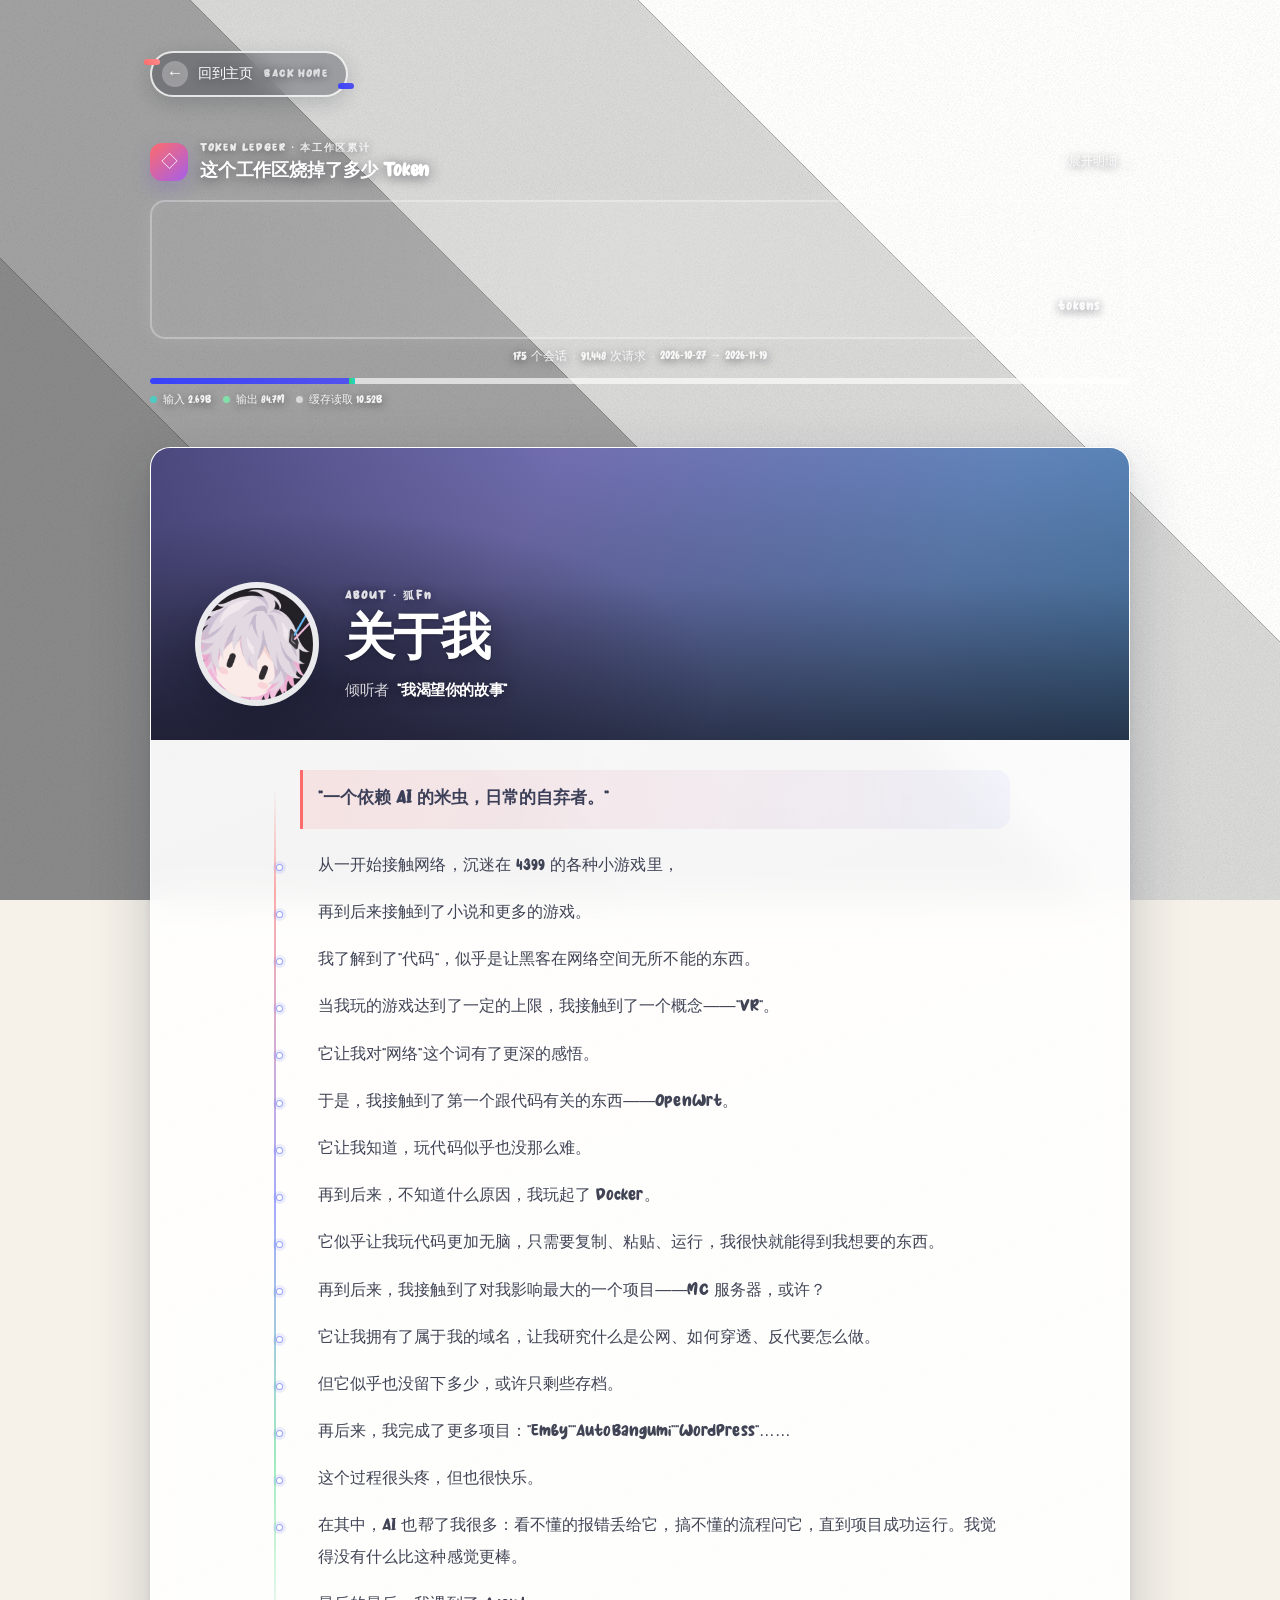
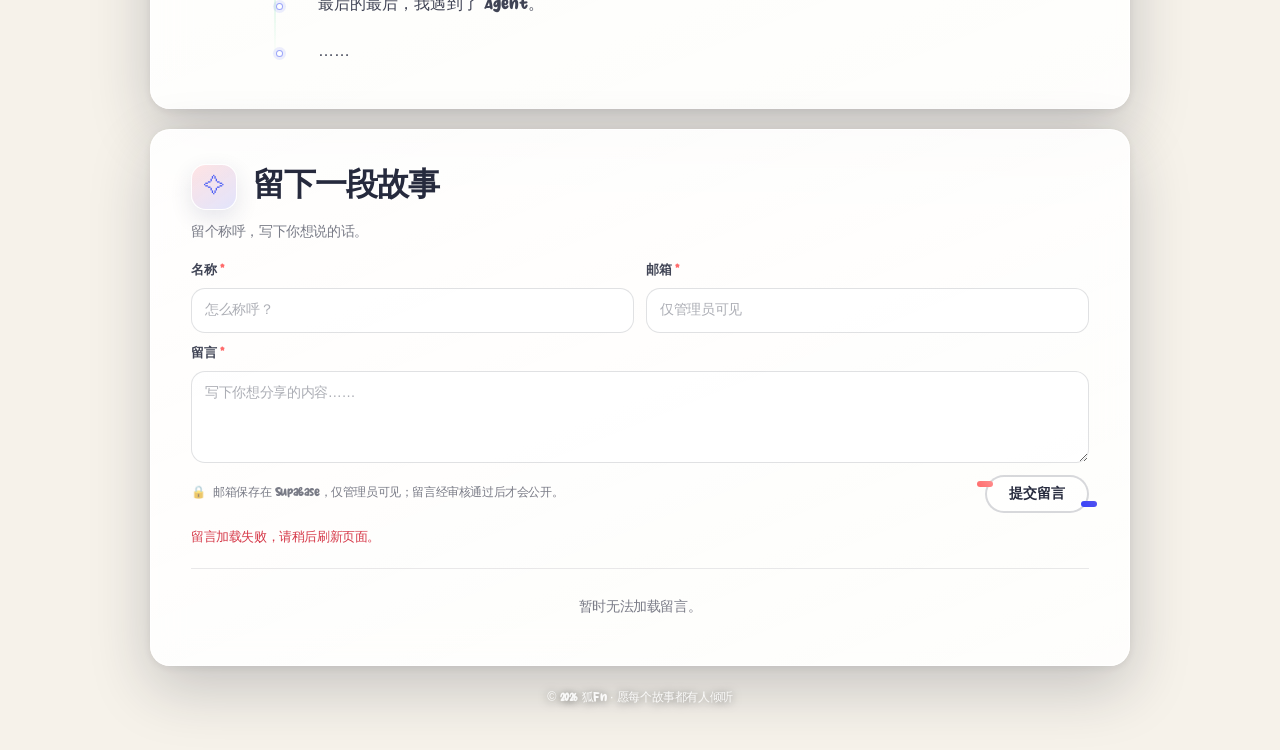
==== commit 0ad99684: "Make token clock margins even and separate dot pitch" ====
--- a/about.html
+++ b/about.html
@@ -8,7 +8,7 @@
 	<link rel="icon" type="image/png" href="asset/image/site-icon.png">
 	<link rel="stylesheet" href="asset/css/main.css?v=20261002">
 	<link rel="stylesheet" href="asset/css/fonts.css">
-	<link rel="stylesheet" href="asset/css/about.css?v=20261121">
+	<link rel="stylesheet" href="asset/css/about.css?v=20261122">
 </head>
 <body class="about-body font-milky-coffee">
 	<div id="bg" aria-hidden="true"></div>
@@ -118,8 +118,8 @@
 		</div>
 	</main>
 	<script>document.getElementById('year').textContent = new Date().getFullYear();</script>
-	<script src="asset/data/token-ledger.js?v=20261120"></script>
-	<script src="asset/js/token-ledger.js?v=20261120"></script>
+	<script src="asset/data/token-ledger.js?v=20261122"></script>
+	<script src="asset/js/token-ledger.js?v=20261122"></script>
 	<script src="asset/js/guestbook-config.js?v=20261003"></script>
 	<script src="asset/js/guestbook.js?v=20261003"></script>
 </body>
--- a/asset/css/about.css
+++ b/asset/css/about.css
@@ -722,7 +722,8 @@
 	position: relative;
 	display: block;
 	margin: clamp(12px, 2vw, 18px) 0 0;
-	padding: clamp(12px, 2.2vw, 18px) clamp(10px, 1.8vw, 16px);
+	/* 四边同一个 padding：数字 + 角标正好铺满内容区，四周留白天然相等 */
+	padding: clamp(14px, 2vw, 18px);
 	border: 2px solid rgba(255, 255, 255, 0.3);
 	border-radius: 15px;
 	background: radial-gradient(circle at center,
@@ -788,24 +789,27 @@
 	100%    { background: radial-gradient(circle at center, rgba(255, 255, 255, 0.15) 0%, rgba(255, 255, 255, 0.08) 50%, rgba(255, 255, 255, 0.03) 100%); }
 }
 
-/* 主数字：canvas 点阵 + 单位 */
+/* 主数字：canvas 点阵铺满内容区，单位角标纯视觉浮在右下角。
+   canvas 的宽高由 JS 反解成正好铺满内容区，所以数字墨迹的四边
+   到玻璃板边框的距离都等于玻璃板的 padding，天然等距。
+   角标绝对定位、不占布局宽度，只是叠在数字上面 —— 两者不互相挤压。 */
 .token-figure {
+	position: relative;
 	display: block;
-	min-height: 84px;
 }
 
 .token-figure canvas {
 	display: block;
 	max-width: 100%;
-	margin: 0 auto;
 }
 
 /* 单位（tokens / B）做成玻璃板右下角的角标：
-   半透明白底 + 细白边 + 同款圆角，和这块板子是同一套语言。 */
+   半透明白底 + 细白边 + 同款圆角，和这块板子是同一套语言。
+   绝对定位浮在数字右下角，不参与布局，也不吃鼠标事件。 */
 .token-unit {
 	position: absolute;
-	right: clamp(10px, 1.6vw, 16px);
-	bottom: clamp(10px, 1.6vw, 14px);
+	right: 0;
+	bottom: 0;
 	padding: 2px 9px;
 	border: 1px solid rgba(255, 255, 255, 0.34);
 	border-radius: 999px;
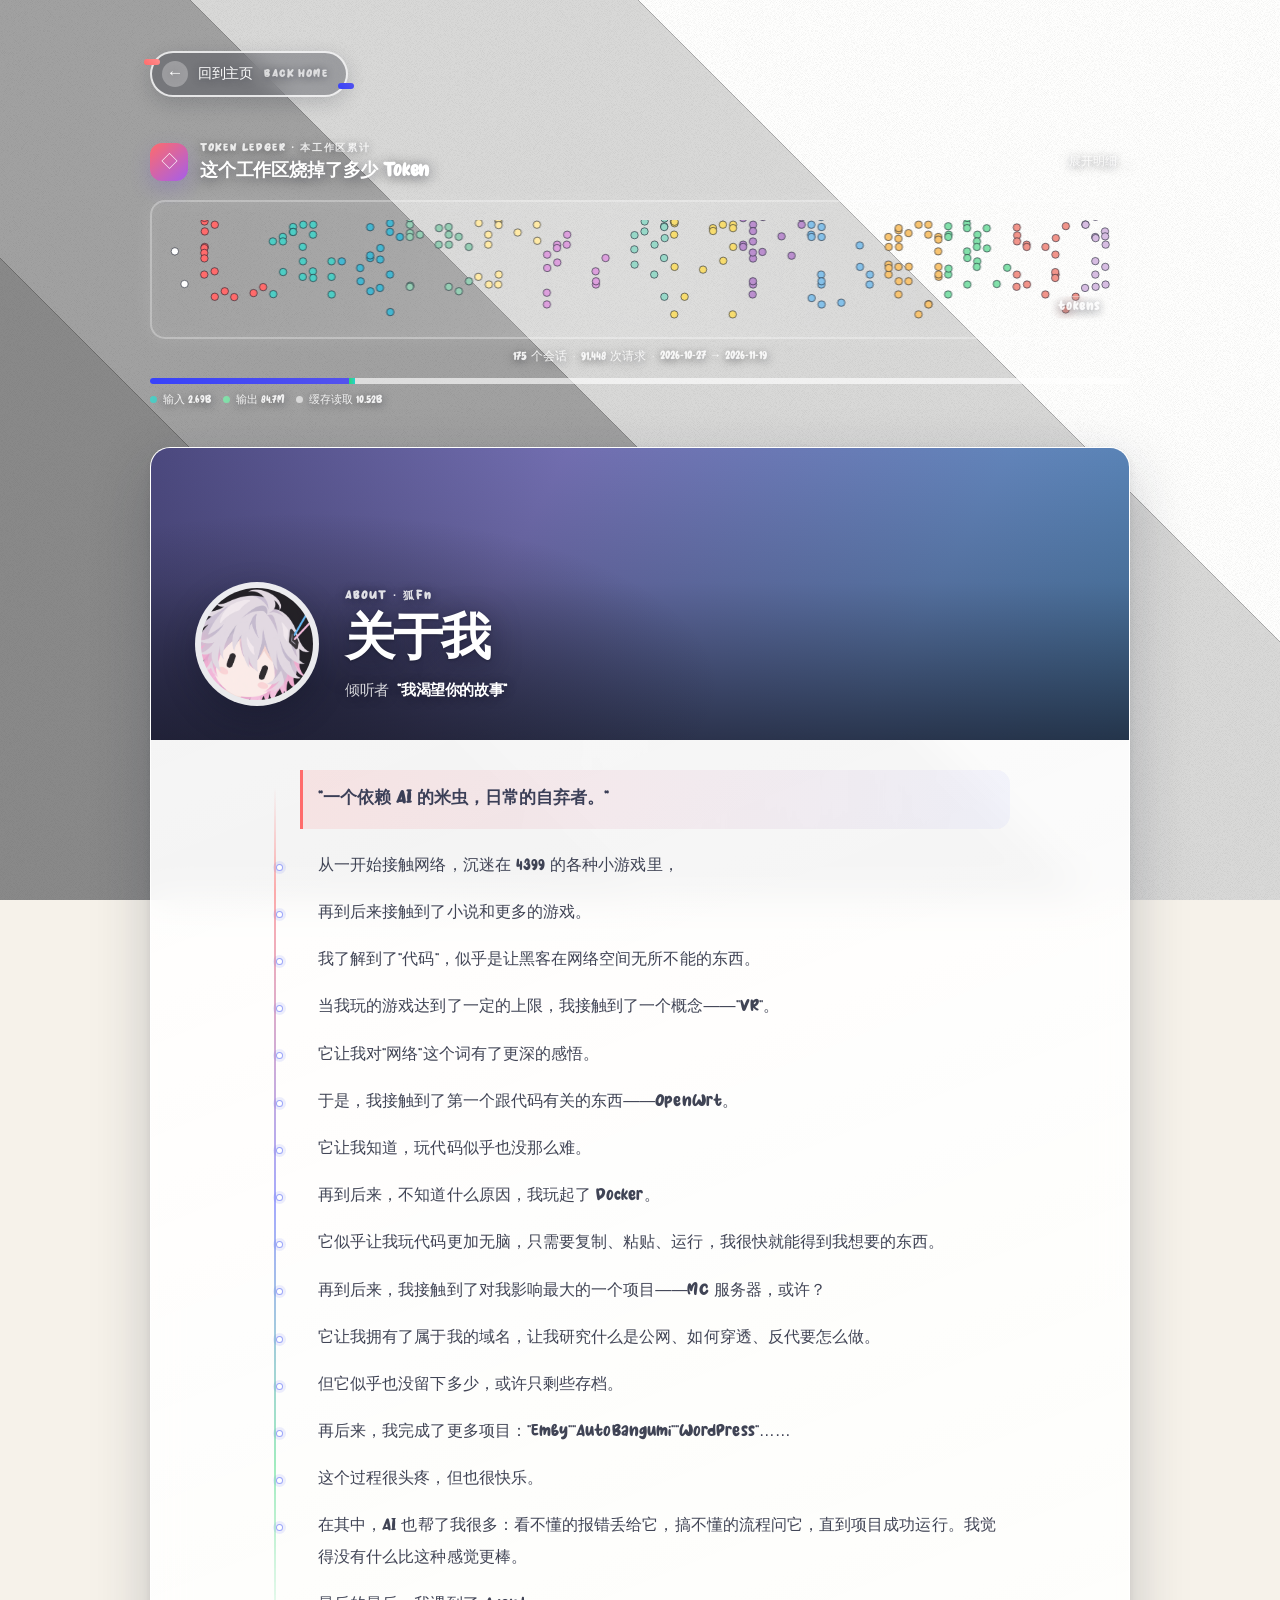
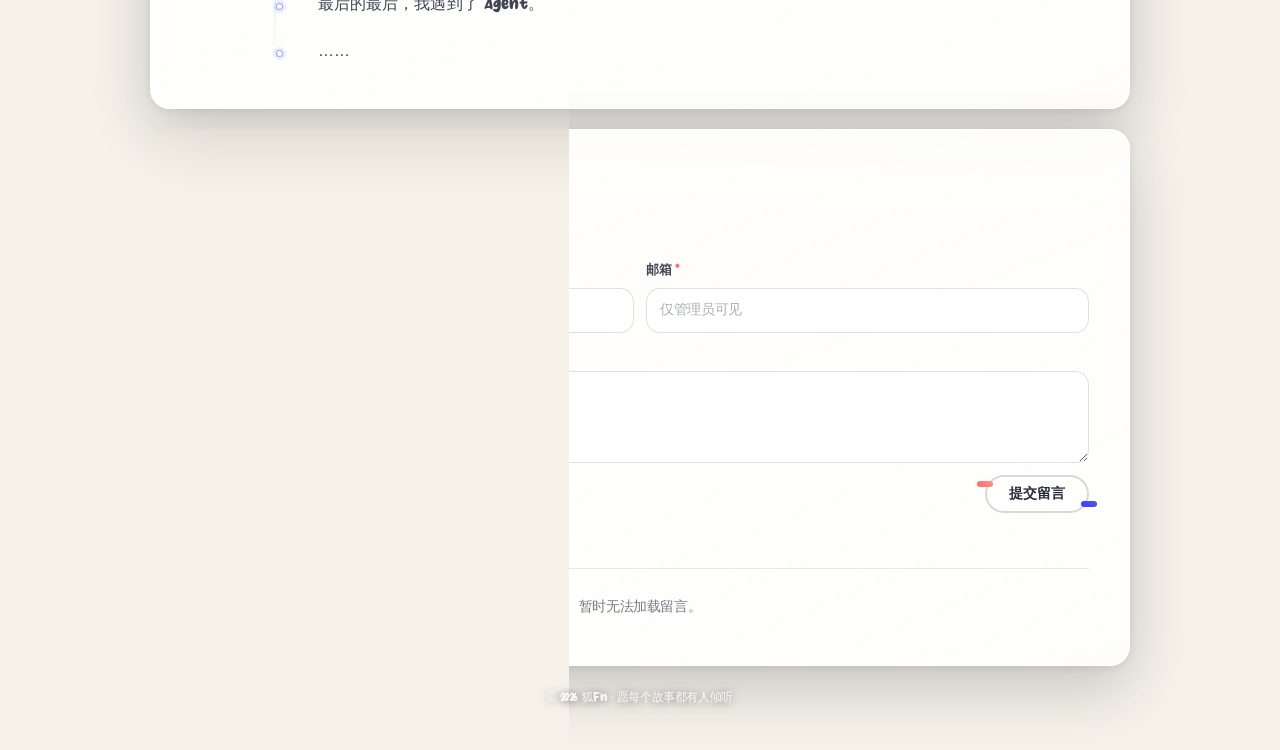
==== commit f56ca2d0: "Burst token digits into falling dots on ledger toggle" ====
--- a/about.html
+++ b/about.html
@@ -119,7 +119,7 @@
 	</main>
 	<script>document.getElementById('year').textContent = new Date().getFullYear();</script>
 	<script src="asset/data/token-ledger.js?v=20261122"></script>
-	<script src="asset/js/token-ledger.js?v=20261122"></script>
+	<script src="asset/js/token-ledger.js?v=20261124"></script>
 	<script src="asset/js/guestbook-config.js?v=20261003"></script>
 	<script src="asset/js/guestbook.js?v=20261003"></script>
 </body>
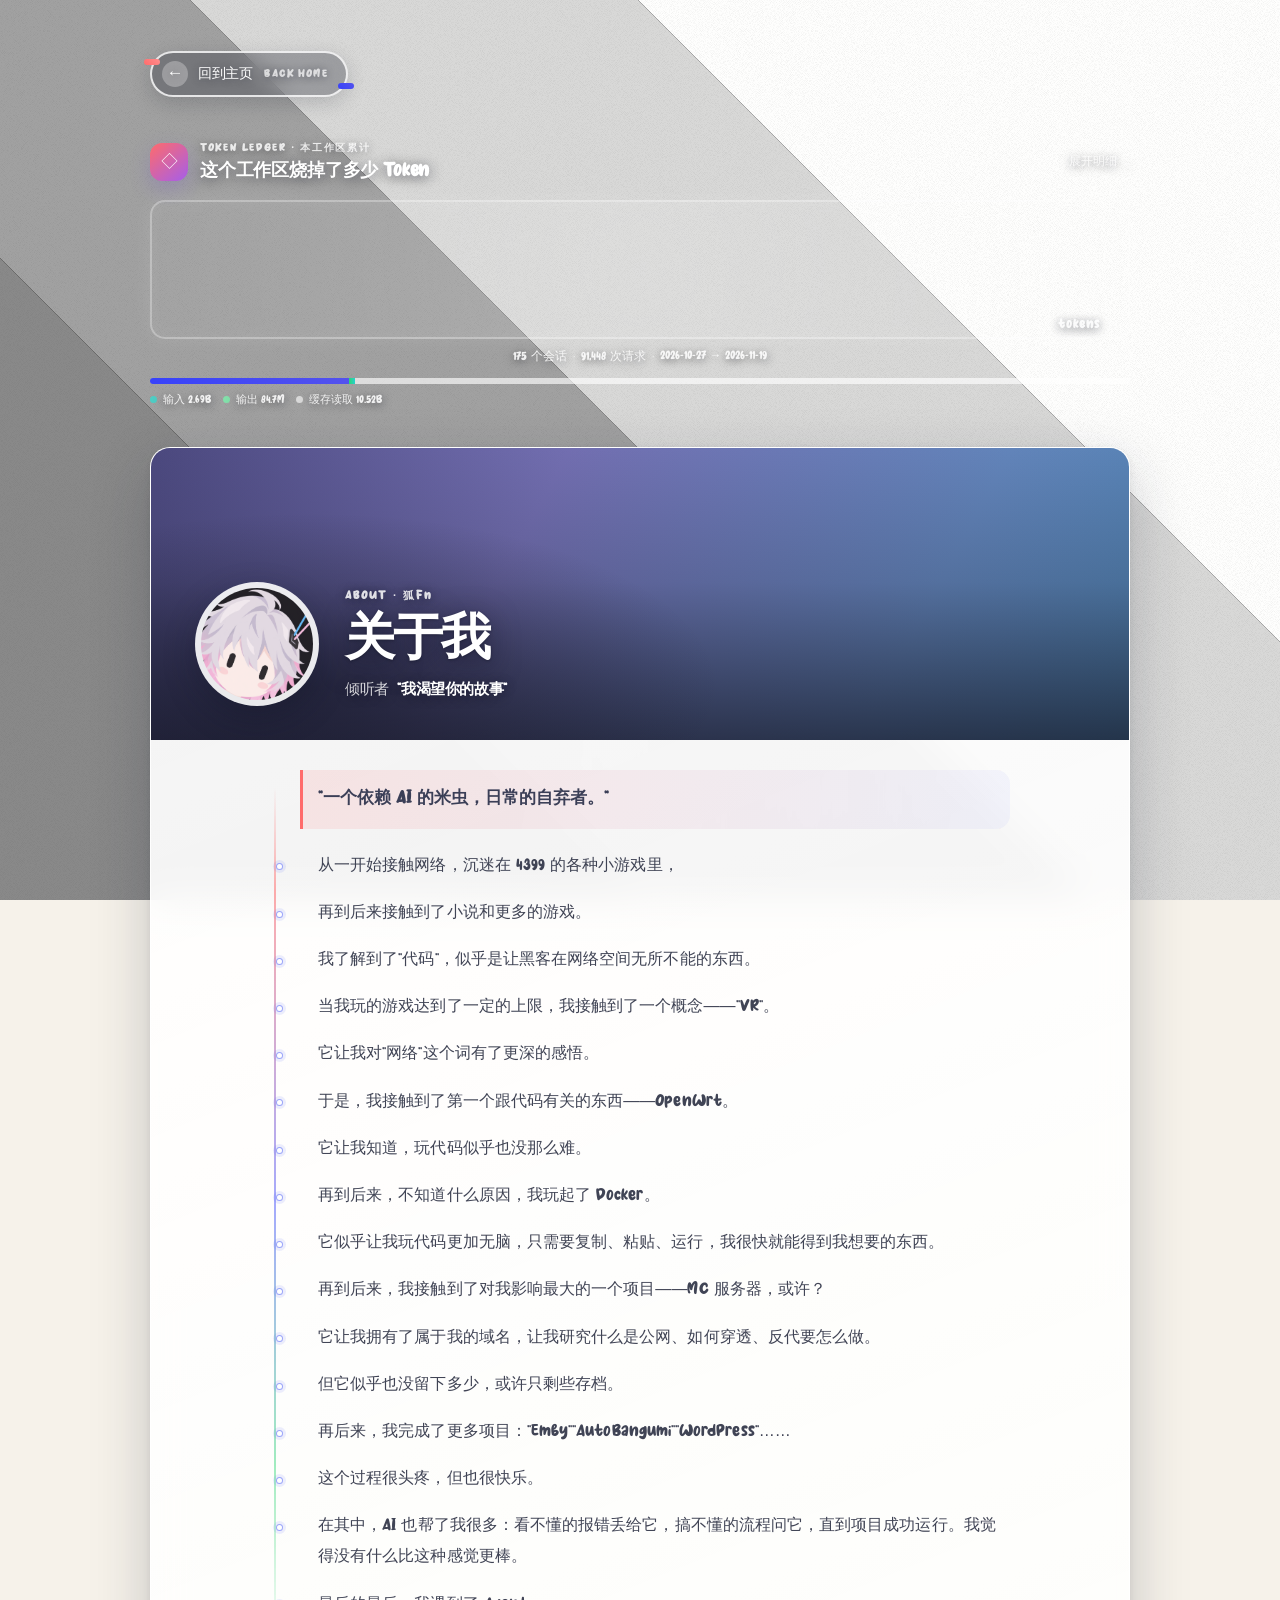
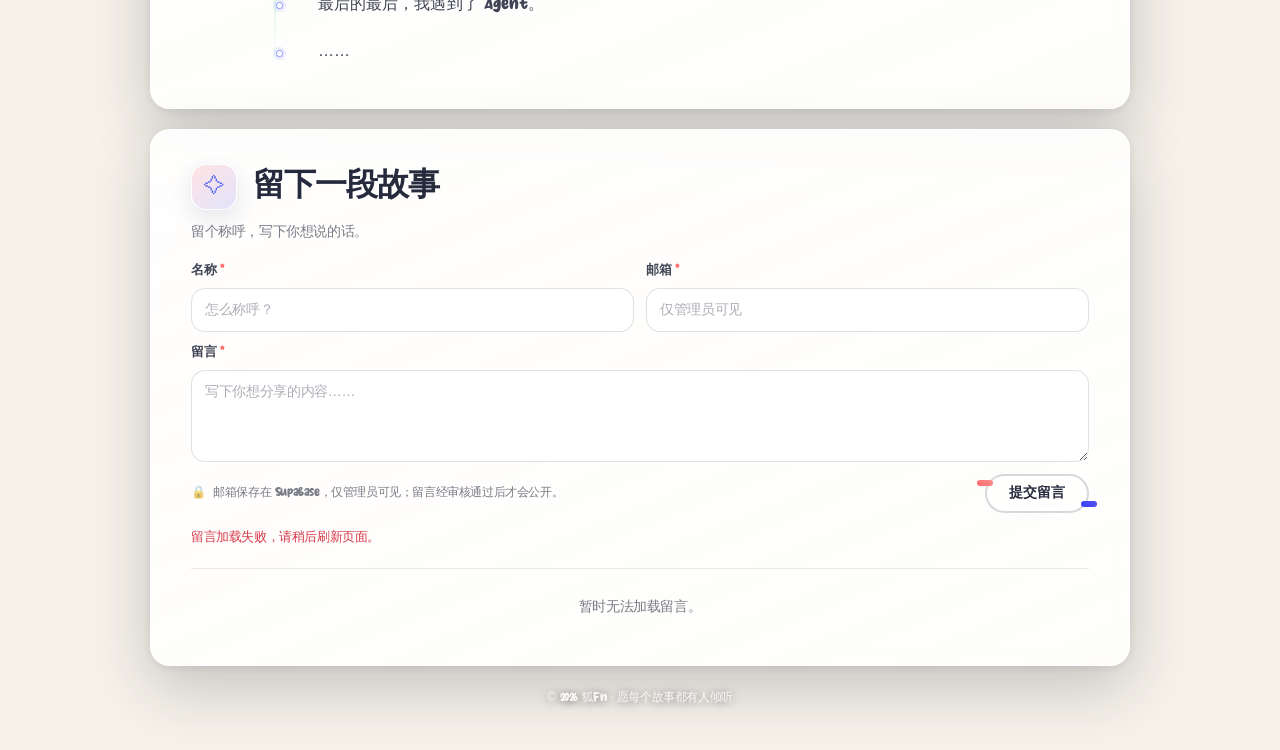
==== commit 8407c9d1: "Document development pitfalls and fix debris burst" ====
--- a/about.html
+++ b/about.html
@@ -119,7 +119,7 @@
 	</main>
 	<script>document.getElementById('year').textContent = new Date().getFullYear();</script>
 	<script src="asset/data/token-ledger.js?v=20261122"></script>
-	<script src="asset/js/token-ledger.js?v=20261124"></script>
+	<script src="asset/js/token-ledger.js?v=20261125"></script>
 	<script src="asset/js/guestbook-config.js?v=20261003"></script>
 	<script src="asset/js/guestbook.js?v=20261003"></script>
 </body>
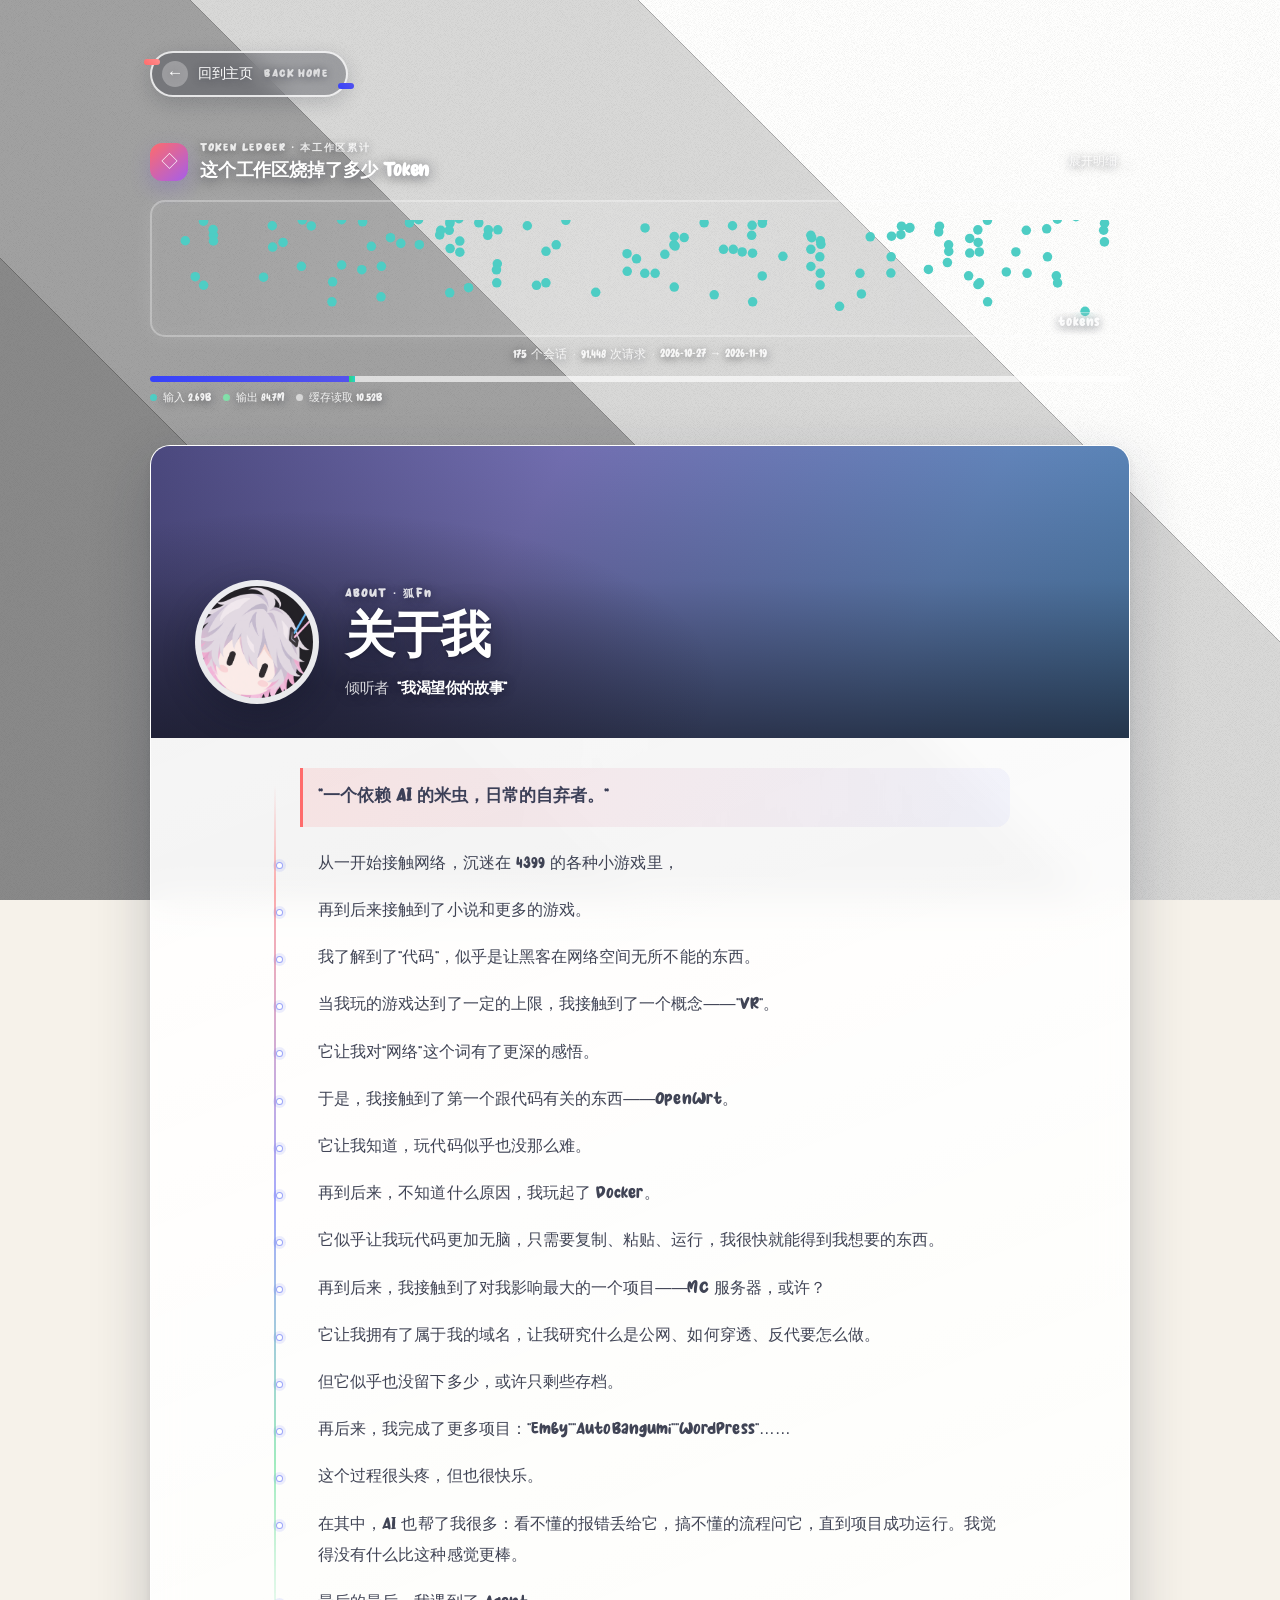
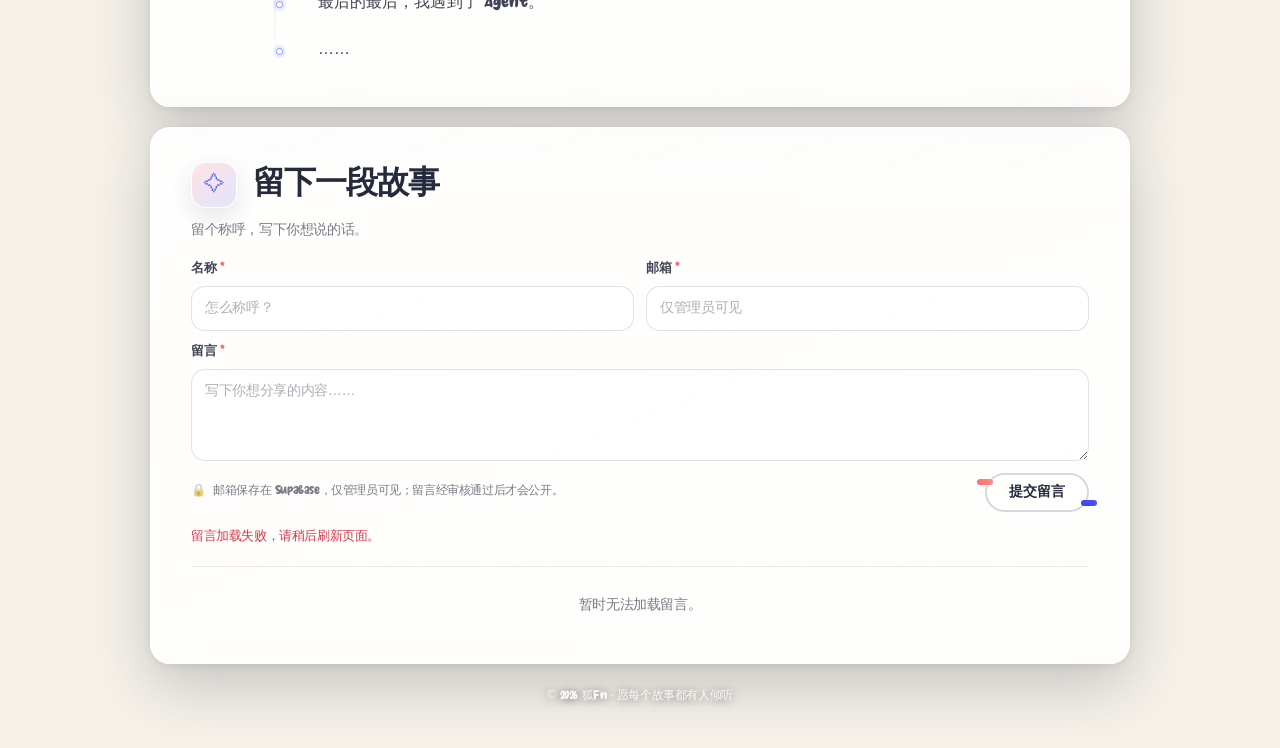
==== commit be58bc31: "Match token burst animation to home clock dot style" ====
--- a/about.html
+++ b/about.html
@@ -119,7 +119,7 @@
 	</main>
 	<script>document.getElementById('year').textContent = new Date().getFullYear();</script>
 	<script src="asset/data/token-ledger.js?v=20261122"></script>
-	<script src="asset/js/token-ledger.js?v=20261125"></script>
+	<script src="asset/js/token-ledger.js?v=20261127"></script>
 	<script src="asset/js/guestbook-config.js?v=20261003"></script>
 	<script src="asset/js/guestbook.js?v=20261003"></script>
 </body>
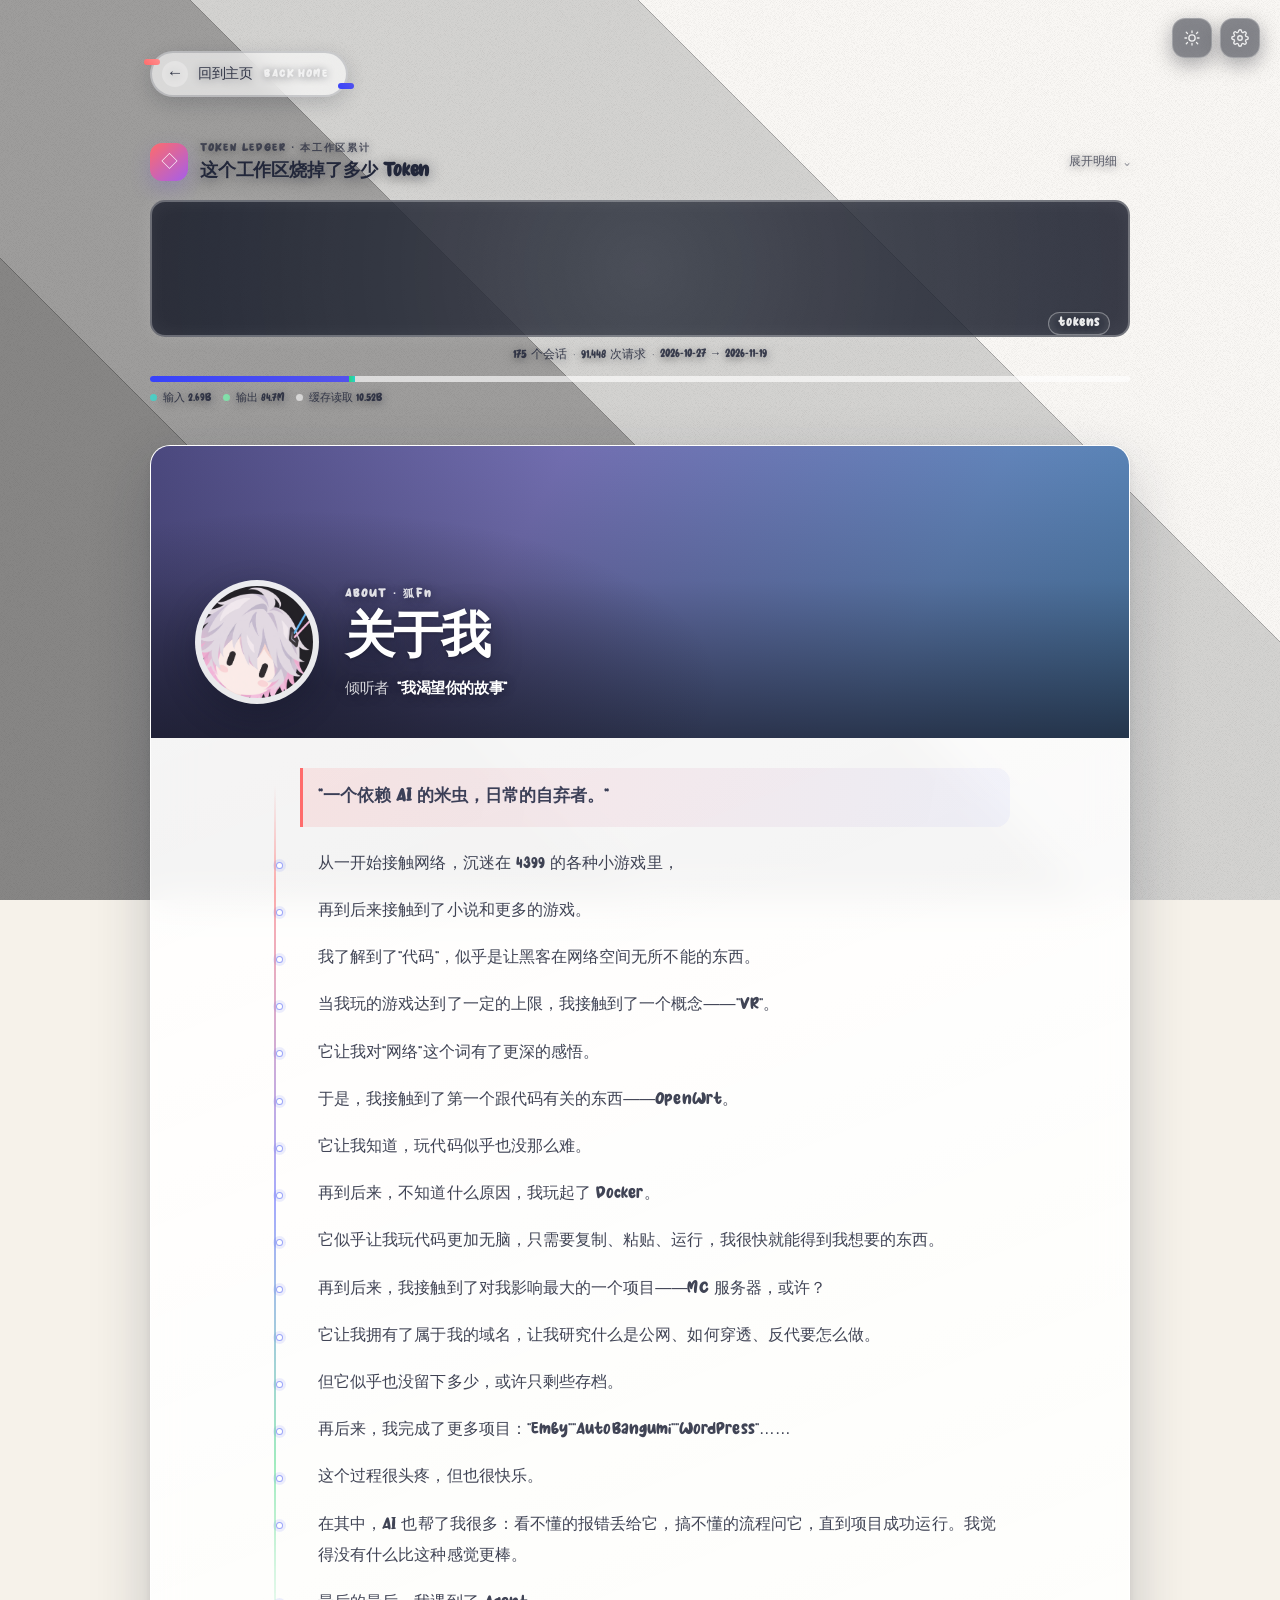
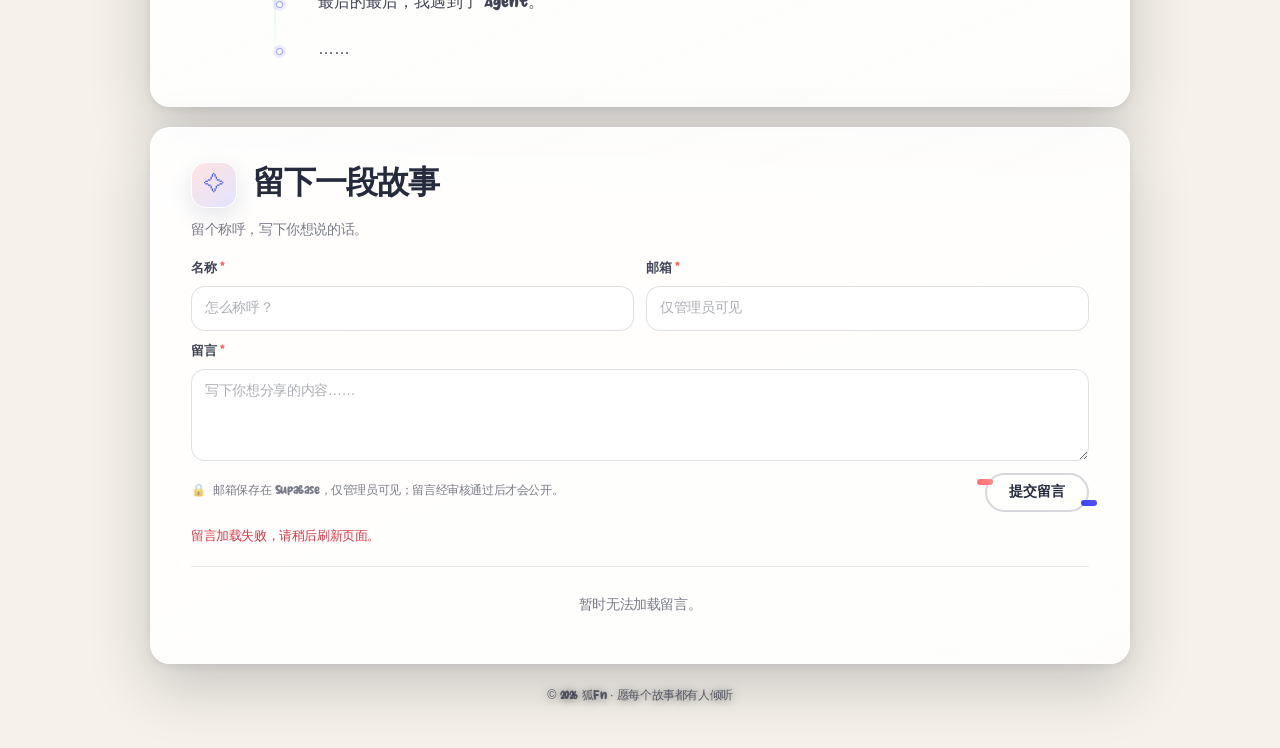
==== commit ee636da7: "Add day/night theme and a persistent page settings panel - new asset/css/ui-tools.css + asset/js/ui-" ====
--- a/about.html
+++ b/about.html
@@ -6,9 +6,30 @@
 	<meta name="description" content="狐Fn的个人介绍与留言板，记录从网络、VR 到代码的兴趣变化，以及 OpenWrt、Docker、Minecraft（MC）服务器、Emby、AutoBangumi、WordPress 和 AI、Agent 的折腾经历。">
 	<title>关于我 | 狐Fnの主页</title>
 	<link rel="icon" type="image/png" href="asset/image/site-icon.png">
-	<link rel="stylesheet" href="asset/css/main.css?v=20261002">
+	<link rel="stylesheet" href="asset/css/main.css?v=20261130">
 	<link rel="stylesheet" href="asset/css/fonts.css">
-	<link rel="stylesheet" href="asset/css/about.css?v=20261122">
+	<link rel="stylesheet" href="asset/css/about.css?v=20261130">
+	<link rel="stylesheet" href="asset/css/ui-tools.css?v=20261130">
+	<script>
+		/* 首帧前把用户上次选的显示模式摆好，避免先闪一下默认主题 */
+		(function () {
+			try {
+				var raw = localStorage.getItem("hbxs.ui.v1");
+				var saved = raw ? JSON.parse(raw) : {};
+				var html = document.documentElement;
+				var mode = saved.mode || "auto";
+				if (mode === "auto") {
+					mode = (window.matchMedia && window.matchMedia("(prefers-color-scheme: dark)").matches) ? "dark" : "light";
+				}
+				html.classList.add(mode === "dark" ? "ui-night" : "ui-light");
+				if (saved.wallpaper === false) html.classList.add("ui-no-wallpaper");
+				if (saved.motion === "reduced") html.classList.add("ui-reduce-motion");
+				if (typeof saved.wallOpacity === "number") {
+					html.style.setProperty("--ui-wall-opacity", String(saved.wallOpacity));
+				}
+			} catch (e) { /* 读不到就当默认，不影响页面 */ }
+		})();
+	</script>
 </head>
 <body class="about-body font-milky-coffee">
 	<div id="bg" aria-hidden="true"></div>
@@ -119,8 +140,9 @@
 	</main>
 	<script>document.getElementById('year').textContent = new Date().getFullYear();</script>
 	<script src="asset/data/token-ledger.js?v=20261122"></script>
-	<script src="asset/js/token-ledger.js?v=20261127"></script>
+	<script src="asset/js/token-ledger.js?v=20261130"></script>
 	<script src="asset/js/guestbook-config.js?v=20261003"></script>
 	<script src="asset/js/guestbook.js?v=20261003"></script>
+	<script src="asset/js/ui-tools.js?v=20261130"></script>
 </body>
 </html>
--- a/asset/css/main.css
+++ b/asset/css/main.css
@@ -237,7 +237,8 @@
 	background-repeat: repeat-x;
 	height: 100%;
 	left: 0;
-	opacity: 0.9;
+	/* 壁纸浓度由右上角设置面板控制（asset/css/ui-tools.css 定义变量） */
+	opacity: var(--ui-wall-opacity, 0.9);
 	/* ͸���� */
 	position: fixed;
 	top: 0;
--- a/asset/css/about.css
+++ b/asset/css/about.css
@@ -726,12 +726,13 @@
 	padding: clamp(14px, 2vw, 18px);
 	border: 2px solid rgba(255, 255, 255, 0.3);
 	border-radius: 15px;
-	background: radial-gradient(circle at center,
+	background-color: rgba(16, 20, 34, 0.86);
+	background-image: radial-gradient(circle at center,
 		rgba(255, 255, 255, 0.15) 0%,
 		rgba(255, 255, 255, 0.08) 50%,
 		rgba(255, 255, 255, 0.03) 100%);
-	backdrop-filter: blur(10px);
-	-webkit-backdrop-filter: blur(10px);
+	backdrop-filter: blur(20px);
+	-webkit-backdrop-filter: blur(20px);
 	box-shadow:
 		0 0 20px rgba(255, 255, 255, 0.1),
 		inset 0 0 20px rgba(255, 255, 255, 0.05);
@@ -771,22 +772,22 @@
 
 /* 色值与 main.css:1062 的 clockBackgroundColor 完全一致 */
 @keyframes tokenClockBackground {
-	0%      { background: radial-gradient(circle at center, rgba(255, 255, 255, 0.15) 0%, rgba(255, 255, 255, 0.08) 50%, rgba(255, 255, 255, 0.03) 100%); }
-	6.67%   { background: radial-gradient(circle at center, rgba(255, 107, 107, 0.15) 0%, rgba(255, 107, 107, 0.08) 50%, rgba(255, 107, 107, 0.03) 100%); }
-	13.33%  { background: radial-gradient(circle at center, rgba(78, 205, 196, 0.15) 0%, rgba(78, 205, 196, 0.08) 50%, rgba(78, 205, 196, 0.03) 100%); }
-	20%     { background: radial-gradient(circle at center, rgba(69, 183, 209, 0.15) 0%, rgba(69, 183, 209, 0.08) 50%, rgba(69, 183, 209, 0.03) 100%); }
-	26.67%  { background: radial-gradient(circle at center, rgba(150, 206, 180, 0.15) 0%, rgba(150, 206, 180, 0.08) 50%, rgba(150, 206, 180, 0.03) 100%); }
-	33.33%  { background: radial-gradient(circle at center, rgba(255, 234, 167, 0.15) 0%, rgba(255, 234, 167, 0.08) 50%, rgba(255, 234, 167, 0.03) 100%); }
-	40%     { background: radial-gradient(circle at center, rgba(221, 160, 221, 0.15) 0%, rgba(221, 160, 221, 0.08) 50%, rgba(221, 160, 221, 0.03) 100%); }
-	46.67%  { background: radial-gradient(circle at center, rgba(152, 216, 200, 0.15) 0%, rgba(152, 216, 200, 0.08) 50%, rgba(152, 216, 200, 0.03) 100%); }
-	53.33%  { background: radial-gradient(circle at center, rgba(247, 220, 111, 0.15) 0%, rgba(247, 220, 111, 0.08) 50%, rgba(247, 220, 111, 0.03) 100%); }
-	60%     { background: radial-gradient(circle at center, rgba(187, 143, 206, 0.15) 0%, rgba(187, 143, 206, 0.08) 50%, rgba(187, 143, 206, 0.03) 100%); }
-	66.67%  { background: radial-gradient(circle at center, rgba(133, 193, 233, 0.15) 0%, rgba(133, 193, 233, 0.08) 50%, rgba(133, 193, 233, 0.03) 100%); }
-	73.33%  { background: radial-gradient(circle at center, rgba(248, 196, 113, 0.15) 0%, rgba(248, 196, 113, 0.08) 50%, rgba(248, 196, 113, 0.03) 100%); }
-	80%     { background: radial-gradient(circle at center, rgba(130, 224, 170, 0.15) 0%, rgba(130, 224, 170, 0.08) 50%, rgba(130, 224, 170, 0.03) 100%); }
-	86.67%  { background: radial-gradient(circle at center, rgba(241, 148, 138, 0.15) 0%, rgba(241, 148, 138, 0.08) 50%, rgba(241, 148, 138, 0.03) 100%); }
-	93.33%  { background: radial-gradient(circle at center, rgba(215, 189, 226, 0.15) 0%, rgba(215, 189, 226, 0.08) 50%, rgba(215, 189, 226, 0.03) 100%); }
-	100%    { background: radial-gradient(circle at center, rgba(255, 255, 255, 0.15) 0%, rgba(255, 255, 255, 0.08) 50%, rgba(255, 255, 255, 0.03) 100%); }
+	0%      { background-image: radial-gradient(circle at center, rgba(255, 255, 255, 0.15) 0%, rgba(255, 255, 255, 0.08) 50%, rgba(255, 255, 255, 0.03) 100%); }
+	6.67%   { background-image: radial-gradient(circle at center, rgba(255, 107, 107, 0.15) 0%, rgba(255, 107, 107, 0.08) 50%, rgba(255, 107, 107, 0.03) 100%); }
+	13.33%  { background-image: radial-gradient(circle at center, rgba(78, 205, 196, 0.15) 0%, rgba(78, 205, 196, 0.08) 50%, rgba(78, 205, 196, 0.03) 100%); }
+	20%     { background-image: radial-gradient(circle at center, rgba(69, 183, 209, 0.15) 0%, rgba(69, 183, 209, 0.08) 50%, rgba(69, 183, 209, 0.03) 100%); }
+	26.67%  { background-image: radial-gradient(circle at center, rgba(150, 206, 180, 0.15) 0%, rgba(150, 206, 180, 0.08) 50%, rgba(150, 206, 180, 0.03) 100%); }
+	33.33%  { background-image: radial-gradient(circle at center, rgba(255, 234, 167, 0.15) 0%, rgba(255, 234, 167, 0.08) 50%, rgba(255, 234, 167, 0.03) 100%); }
+	40%     { background-image: radial-gradient(circle at center, rgba(221, 160, 221, 0.15) 0%, rgba(221, 160, 221, 0.08) 50%, rgba(221, 160, 221, 0.03) 100%); }
+	46.67%  { background-image: radial-gradient(circle at center, rgba(152, 216, 200, 0.15) 0%, rgba(152, 216, 200, 0.08) 50%, rgba(152, 216, 200, 0.03) 100%); }
+	53.33%  { background-image: radial-gradient(circle at center, rgba(247, 220, 111, 0.15) 0%, rgba(247, 220, 111, 0.08) 50%, rgba(247, 220, 111, 0.03) 100%); }
+	60%     { background-image: radial-gradient(circle at center, rgba(187, 143, 206, 0.15) 0%, rgba(187, 143, 206, 0.08) 50%, rgba(187, 143, 206, 0.03) 100%); }
+	66.67%  { background-image: radial-gradient(circle at center, rgba(133, 193, 233, 0.15) 0%, rgba(133, 193, 233, 0.08) 50%, rgba(133, 193, 233, 0.03) 100%); }
+	73.33%  { background-image: radial-gradient(circle at center, rgba(248, 196, 113, 0.15) 0%, rgba(248, 196, 113, 0.08) 50%, rgba(248, 196, 113, 0.03) 100%); }
+	80%     { background-image: radial-gradient(circle at center, rgba(130, 224, 170, 0.15) 0%, rgba(130, 224, 170, 0.08) 50%, rgba(130, 224, 170, 0.03) 100%); }
+	86.67%  { background-image: radial-gradient(circle at center, rgba(241, 148, 138, 0.15) 0%, rgba(241, 148, 138, 0.08) 50%, rgba(241, 148, 138, 0.03) 100%); }
+	93.33%  { background-image: radial-gradient(circle at center, rgba(215, 189, 226, 0.15) 0%, rgba(215, 189, 226, 0.08) 50%, rgba(215, 189, 226, 0.03) 100%); }
+	100%    { background-image: radial-gradient(circle at center, rgba(255, 255, 255, 0.15) 0%, rgba(255, 255, 255, 0.08) 50%, rgba(255, 255, 255, 0.03) 100%); }
 }
 
 /* 主数字：canvas 点阵铺满内容区，单位角标纯视觉浮在右下角。
@@ -801,6 +802,11 @@
 .token-figure canvas {
 	display: block;
 	max-width: 100%;
+	/* 壁纸是亮的和风插画，粉紫点直接压上去几乎读不出来。
+	   主页时钟的浅绿点落在浅灰衣服上，天然有对比。
+	   给每个点补一圈极淡的暗边，让它从花底上立起来；
+	   不用 canvas 内描边（那会把相切的点粘成色带），用滤镜只做外扩。 */
+	filter: drop-shadow(0 0 1.5px rgba(8, 10, 20, 0.85));
 }
 
 /* 单位（tokens / B）做成玻璃板右下角的角标：
@@ -959,12 +965,13 @@
 	padding: 12px 14px;
 	border: 2px solid rgba(255, 255, 255, 0.3);
 	border-radius: 15px;
-	background: radial-gradient(circle at center,
+	background-color: rgba(16, 20, 34, 0.86);
+	background-image: radial-gradient(circle at center,
 		rgba(255, 255, 255, 0.15) 0%,
 		rgba(255, 255, 255, 0.08) 50%,
 		rgba(255, 255, 255, 0.03) 100%);
-	backdrop-filter: blur(10px);
-	-webkit-backdrop-filter: blur(10px);
+	backdrop-filter: blur(20px);
+	-webkit-backdrop-filter: blur(20px);
 	box-shadow:
 		0 0 20px rgba(255, 255, 255, 0.1),
 		inset 0 0 20px rgba(255, 255, 255, 0.05);
@@ -1003,12 +1010,13 @@
 	padding: clamp(16px, 2.6vw, 22px) clamp(16px, 3vw, 24px);
 	border: 2px solid rgba(255, 255, 255, 0.3);
 	border-radius: 15px;
-	background: radial-gradient(circle at center,
+	background-color: rgba(16, 20, 34, 0.86);
+	background-image: radial-gradient(circle at center,
 		rgba(255, 255, 255, 0.15) 0%,
 		rgba(255, 255, 255, 0.08) 50%,
 		rgba(255, 255, 255, 0.03) 100%);
-	backdrop-filter: blur(10px);
-	-webkit-backdrop-filter: blur(10px);
+	backdrop-filter: blur(20px);
+	-webkit-backdrop-filter: blur(20px);
 	box-shadow:
 		0 0 20px rgba(255, 255, 255, 0.1),
 		inset 0 0 20px rgba(255, 255, 255, 0.05);
@@ -1021,11 +1029,13 @@
 	--heat-cell: 13px;
 	overflow-x: auto;
 	padding-bottom: 4px;
+	/* 周数跟着数据走之后，方阵不再铺满整个面板，靠居中收成一块完整的日历 */
+	text-align: center;
 }
 
 .heat-inner {
 	display: inline-block;
-	min-width: 100%;
+	text-align: left;
 }
 
 /* 月份行：列宽和间距必须与下面的格子完全一致，否则月份标签会对不齐 */
@@ -1074,15 +1084,15 @@
 	width: var(--heat-cell);
 	height: var(--heat-cell);
 	border-radius: 3px;
-	/* 空格子也要有边界，否则在亮壁纸上整片热力图会消失 */
-	background: rgba(255, 255, 255, 0.12);
-	box-shadow: inset 0 0 0 1px rgba(255, 255, 255, 0.22);
-}
-
-/* 统计区间之外的格子：保留边界但不填色，看起来是「没有记录」而不是「零消耗」 */
+	/* 玻璃底现在是深色，空格子不必再用描边勾轮廓 —— 一圈圈描边会连成一张
+	   网格噪点，把真正的数据淹掉。只留一层很淡的实心色块，网格靠 gap 的缝
+	   自己成形；0.04 是在深底上「能看出有格子」与「不抢戏」之间的上限。 */
+	background: rgba(255, 255, 255, 0.04);
+}
+
+/* 统计区间之外的格子：只留一点痕迹，比数据区更暗，读起来是「这段时间没记录」 */
 .heat-cell[data-out="1"] {
-	background: rgba(255, 255, 255, 0.04);
-	box-shadow: inset 0 0 0 1px rgba(255, 255, 255, 0.1);
+	background: rgba(255, 255, 255, 0.018);
 }
 
 /* 悬停提示：脱离文档流，跟着鼠标走 */
--- a/asset/css/ui-tools.css
+++ b/asset/css/ui-tools.css
@@ -0,0 +1,530 @@
+/* ------------------------------------------------------------
+   日间模式下的「一言」高亮
+   原样式是「浅色字 + 大范围同色发光」，在深底上是霓虹感，
+   换到浅底就等于看不见。日间改成「深色字 + 低饱和底色块」，
+   读起来像马克笔划过，可读性优先。
+   ------------------------------------------------------------ */
+html.ui-light .highlight-red,
+html.ui-light .highlight-green,
+html.ui-light .highlight-blue,
+html.ui-light .highlight-purple,
+html.ui-light .highlight-orange,
+html.ui-light .highlight-cyan,
+html.ui-light .highlight-pink,
+html.ui-light .highlight-yellow {
+	filter: none !important;
+	text-shadow: none !important;
+	border-radius: 4px;
+	padding: 0 3px;
+}
+html.ui-light .highlight-red { color: #b32e24 !important; background-color: rgba(255, 107, 107, 0.18); }
+html.ui-light .highlight-green { color: #1f7a49 !important; background-color: rgba(46, 213, 115, 0.20); }
+html.ui-light .highlight-blue { color: #2a3bd6 !important; background-color: rgba(55, 66, 250, 0.16); }
+html.ui-light .highlight-purple { color: #6b3a80 !important; background-color: rgba(155, 89, 182, 0.18); }
+html.ui-light .highlight-orange { color: #96590f !important; background-color: rgba(243, 156, 18, 0.22); }
+html.ui-light .highlight-cyan { color: #17867e !important; background-color: rgba(0, 206, 209, 0.18); }
+html.ui-light .highlight-pink { color: #b03a6e !important; background-color: rgba(255, 105, 180, 0.18); }
+html.ui-light .highlight-yellow { color: #7a5600 !important; background-color: rgba(241, 196, 15, 0.26); }
+
+/* ============================================================
+   右上角工具条（设置 / 日夜）与设置面板
+   ------------------------------------------------------------
+   两页共用。样式口径与站内玻璃卡片一致：2px 白边 + 圆角 +
+   半透明深底 + backdrop blur，按钮做成 40px 的方形胶囊。
+   主题相关的一切都走 html 上的 class / CSS 变量，这样
+   <head> 里的同步脚本能在首帧之前把状态摆好，不会闪一下白。
+   ============================================================ */
+
+html {
+	/* 壁纸不透明度：#bg 的 opacity 读这里 */
+	--ui-wall-opacity: 0.9;
+	/* 蒙版层：叠在壁纸之上、内容之下（#overlay 的 background-color） */
+	--ui-dim: 0.34;
+	--ui-dim-color: 8, 10, 20;
+}
+
+/* 夜间：再压暗一档，让白字与玻璃卡片立起来 */
+html.ui-night {
+	--ui-dim: 0.34;
+	--ui-dim-color: 8, 10, 20;
+}
+
+/* 日间：换成暖白蒙版，壁纸退成浅色底纹 */
+html.ui-light {
+	--ui-dim: 0.62;
+	--ui-dim-color: 246, 243, 239;
+}
+
+html.ui-no-wallpaper {
+	--ui-wall-opacity: 0;
+}
+
+/* 蒙版：#overlay 已经压在壁纸之上、内容之下，直接把颜色给它，
+   不必再插一层新元素去抢 z-index 的坑 */
+#overlay {
+	background-color: rgba(var(--ui-dim-color), var(--ui-dim));
+}
+
+/* 壁纸开关：动效一起停掉，免得裁掉之后还在平移 */
+html.ui-no-wallpaper #bg {
+	animation: none !important;
+	opacity: 0 !important;
+}
+
+/* 精简动效：把循环类与落位类动画全部停掉 */
+html.ui-reduce-motion #bg,
+html.ui-reduce-motion .iUp,
+html.ui-reduce-motion #canvas,
+html.ui-reduce-motion .token-clock {
+	animation: none !important;
+}
+
+html.ui-reduce-motion *,
+html.ui-reduce-motion *::before,
+html.ui-reduce-motion *::after {
+	transition-duration: 0.01ms !important;
+	animation-duration: 0.01ms !important;
+	animation-iteration-count: 1 !important;
+}
+
+/* ============================================================
+   日间模式：把「直接压在壁纸上」的白字转成深字
+   ------------------------------------------------------------
+   关于页的白色玻璃卡片（.about-card / .guestbook-card）用
+   --about-glass + --about-ink，本来就是深字，日间不用管。
+   需要处理的是两类：
+   1. 裸白字 —— 没有卡片底衬、直接浮在壁纸上的文字；
+   2. token 区的玻璃底 —— 保持深色，因为点阵数字是浅色发光点，
+      换到白底会直接消失。
+   ============================================================ */
+
+html.ui-light .token-eyebrow,
+html.ui-light .token-hint,
+html.ui-light .token-source {
+	color: rgba(34, 39, 58, 0.72);
+}
+
+html.ui-light .token-title,
+html.ui-light .token-counter:hover .token-hint {
+	color: #22273a;
+}
+
+html.ui-light .token-exact,
+html.ui-light .token-meta,
+html.ui-light .comp-key {
+	color: rgba(34, 39, 58, 0.86);
+}
+
+html.ui-light .token-meta span + span:before {
+	color: rgba(34, 39, 58, 0.42);
+}
+
+html.ui-light .about-footer {
+	color: rgba(34, 39, 58, 0.7);
+}
+
+/* 回到主页：玻璃胶囊里的字 */
+html.ui-light .back-link {
+	color: rgba(34, 39, 58, 0.9);
+	border-color: rgba(34, 39, 58, 0.18);
+	background: rgba(255, 255, 255, 0.62);
+}
+
+/* ---- 主页：整页都是白字压在壁纸上 ---- */
+html.ui-light .panel-title,
+html.ui-light .panel-subtitle,
+html.ui-light .panel-cover__description,
+html.ui-light #description,
+html.ui-light #about {
+	color: #22273a;
+	text-shadow: 0 1px 2px rgba(255, 255, 255, 0.45);
+}
+
+html.ui-light .pill-button-text {
+	color: rgba(34, 39, 58, 0.92);
+}
+
+html.ui-light .pill-button {
+	border-color: rgba(34, 39, 58, 0.22);
+	background: rgba(255, 255, 255, 0.5);
+}
+
+html.ui-light .pill-button:hover .pill-button-text {
+	color: #10131f;
+}
+
+html.ui-light .contact-icon {
+	color: rgba(34, 39, 58, 0.78);
+	border-color: rgba(34, 39, 58, 0.18);
+	background: rgba(255, 255, 255, 0.5);
+}
+
+html.ui-light .contact-icon:hover {
+	color: #10131f;
+	border-color: rgba(34, 39, 58, 0.45);
+}
+
+html.ui-light #footer,
+html.ui-light #footer p,
+html.ui-light #footer a {
+	color: rgba(34, 39, 58, 0.72);
+}
+
+html.ui-light hr {
+	border-top-color: rgba(34, 39, 58, 0.18);
+}
+
+/* 日间模式下时钟玻璃框换成浅色 ——
+   注意必须停掉 clockBorderColor / clockBackgroundColor 那两支 15s 循环动画，
+   否则 keyframes 会盖掉这里的静态配色，框又跑回白边+深色渐变。 */
+html.ui-light #canvas {
+	border-color: rgba(34, 39, 58, 0.14) !important;
+	background: radial-gradient(circle at center, rgba(255, 255, 255, 0.78) 0%, rgba(255, 255, 255, 0.62) 50%, rgba(255, 255, 255, 0.46) 100%) !important;
+	box-shadow: 0 0 20px rgba(34, 39, 58, 0.07), inset 0 0 20px rgba(34, 39, 58, 0.035) !important;
+	animation: none !important;
+}
+
+/* ---------- 工具条 ---------- */
+
+.ui-tools {
+	position: fixed;
+	top: 18px;
+	right: 20px;
+	z-index: 900;
+	display: flex;
+	gap: 8px;
+}
+
+.ui-tool {
+	display: grid;
+	place-items: center;
+	width: 40px;
+	height: 40px;
+	padding: 0;
+	border: 1px solid rgba(255, 255, 255, 0.26);
+	border-radius: 13px;
+	background: rgba(14, 18, 32, 0.5);
+	color: rgba(255, 255, 255, 0.86);
+	-webkit-backdrop-filter: blur(14px);
+	backdrop-filter: blur(14px);
+	box-shadow:
+		0 6px 20px rgba(4, 6, 16, 0.35),
+		inset 0 0 14px rgba(255, 255, 255, 0.05);
+	cursor: pointer;
+	transition: transform 0.22s ease, border-color 0.22s ease,
+		background-color 0.22s ease, color 0.22s ease;
+}
+
+.ui-tool:hover,
+.ui-tool:focus-visible {
+	border-color: rgba(255, 255, 255, 0.72);
+	background: rgba(14, 18, 32, 0.72);
+	color: #fff;
+	transform: translateY(-2px);
+	outline: none;
+}
+
+.ui-tool:active {
+	transform: translateY(0);
+}
+
+.ui-tool svg {
+	width: 18px;
+	height: 18px;
+	display: block;
+}
+
+/* 两个图标互斥显示：月牙代表「切到夜间」，太阳代表「切到日间」 */
+.ui-tool[data-mode="dark"] .ui-icon-sun,
+.ui-tool[data-mode="light"] .ui-icon-moon {
+	display: none;
+}
+
+.ui-tool[aria-expanded="true"] {
+	border-color: rgba(255, 255, 255, 0.9);
+	background: rgba(14, 18, 32, 0.8);
+	color: #fff;
+}
+
+/* ---------- 设置面板 ---------- */
+
+.ui-panel {
+	position: fixed;
+	top: 70px;
+	right: 20px;
+	z-index: 901;
+	width: min(322px, calc(100vw - 32px));
+	max-height: calc(100vh - 96px);
+	overflow-y: auto;
+	padding: 16px 18px 14px;
+	border: 2px solid rgba(255, 255, 255, 0.28);
+	border-radius: 16px;
+	background-color: rgba(14, 18, 32, 0.92);
+	-webkit-backdrop-filter: blur(22px);
+	backdrop-filter: blur(22px);
+	box-shadow:
+		0 18px 50px rgba(2, 4, 14, 0.55),
+		inset 0 0 22px rgba(255, 255, 255, 0.04);
+	color: rgba(255, 255, 255, 0.92);
+	font-size: 0.8rem;
+	line-height: 1.5;
+	transform-origin: top right;
+	animation: uiPanelIn 0.22s ease both;
+}
+
+.ui-panel[hidden] {
+	display: none;
+}
+
+@keyframes uiPanelIn {
+	from { opacity: 0; transform: translateY(-6px) scale(0.97); }
+	to   { opacity: 1; transform: none; }
+}
+
+.ui-panel-title {
+	display: flex;
+	align-items: center;
+	justify-content: space-between;
+	margin: 0 0 4px;
+	font-size: 0.86rem;
+	font-weight: 700;
+	letter-spacing: 0.04em;
+}
+
+.ui-panel-close {
+	width: 24px;
+	height: 24px;
+	padding: 0;
+	border: 1px solid rgba(255, 255, 255, 0.2);
+	border-radius: 8px;
+	background: transparent;
+	color: rgba(255, 255, 255, 0.7);
+	cursor: pointer;
+	transition: all 0.2s ease;
+}
+
+.ui-panel-close:hover {
+	border-color: rgba(255, 255, 255, 0.7);
+	color: #fff;
+}
+
+.ui-field {
+	display: block;
+	margin-top: 14px;
+}
+
+.ui-field-label {
+	display: flex;
+	align-items: baseline;
+	justify-content: space-between;
+	margin-bottom: 6px;
+	color: rgba(255, 255, 255, 0.62);
+	font-size: 0.7rem;
+	letter-spacing: 0.08em;
+	text-transform: uppercase;
+}
+
+.ui-field-value {
+	color: rgba(255, 255, 255, 0.9);
+	font-variant-numeric: tabular-nums;
+	letter-spacing: 0;
+	text-transform: none;
+}
+
+/* 分段控件 */
+.ui-seg {
+	display: flex;
+	gap: 4px;
+	padding: 3px;
+	border: 1px solid rgba(255, 255, 255, 0.14);
+	border-radius: 10px;
+	background: rgba(255, 255, 255, 0.05);
+}
+
+.ui-seg button {
+	flex: 1;
+	padding: 7px 6px;
+	border: 0;
+	border-radius: 7px;
+	background: transparent;
+	color: rgba(255, 255, 255, 0.62);
+	font: inherit;
+	font-size: 0.74rem;
+	cursor: pointer;
+	transition: all 0.2s ease;
+}
+
+.ui-seg button:hover {
+	color: #fff;
+}
+
+.ui-seg button[aria-pressed="true"] {
+	background: rgba(255, 255, 255, 0.16);
+	color: #fff;
+	box-shadow: inset 0 0 0 1px rgba(255, 255, 255, 0.22);
+}
+
+/* 开关 */
+.ui-switch {
+	display: flex;
+	align-items: center;
+	justify-content: space-between;
+	gap: 12px;
+	width: 100%;
+	padding: 0;
+	border: 0;
+	background: transparent;
+	color: inherit;
+	font: inherit;
+	cursor: pointer;
+}
+
+.ui-switch-track {
+	position: relative;
+	flex: none;
+	width: 42px;
+	height: 23px;
+	border-radius: 999px;
+	border: 1px solid rgba(255, 255, 255, 0.22);
+	background: rgba(255, 255, 255, 0.08);
+	transition: background-color 0.22s ease, border-color 0.22s ease;
+}
+
+.ui-switch-knob {
+	position: absolute;
+	top: 2px;
+	left: 2px;
+	width: 17px;
+	height: 17px;
+	border-radius: 50%;
+	background: rgba(255, 255, 255, 0.75);
+	transition: transform 0.22s ease, background-color 0.22s ease;
+}
+
+.ui-switch[aria-checked="true"] .ui-switch-track {
+	border-color: rgba(130, 224, 190, 0.75);
+	background: rgba(130, 224, 190, 0.3);
+}
+
+.ui-switch[aria-checked="true"] .ui-switch-knob {
+	transform: translateX(19px);
+	background: #fff;
+}
+
+/* 滑块 */
+.ui-range {
+	-webkit-appearance: none;
+	appearance: none;
+	width: 100%;
+	height: 22px;
+	background: transparent;
+	cursor: pointer;
+}
+
+.ui-range::-webkit-slider-runnable-track {
+	height: 4px;
+	border-radius: 999px;
+	background: rgba(255, 255, 255, 0.18);
+}
+
+.ui-range::-webkit-slider-thumb {
+	-webkit-appearance: none;
+	appearance: none;
+	width: 15px;
+	height: 15px;
+	margin-top: -5.5px;
+	border: 0;
+	border-radius: 50%;
+	background: #fff;
+	box-shadow: 0 0 10px rgba(255, 255, 255, 0.5);
+}
+
+.ui-range::-moz-range-track {
+	height: 4px;
+	border-radius: 999px;
+	background: rgba(255, 255, 255, 0.18);
+}
+
+.ui-range::-moz-range-thumb {
+	width: 15px;
+	height: 15px;
+	border: 0;
+	border-radius: 50%;
+	background: #fff;
+}
+
+.ui-panel-foot {
+	display: flex;
+	align-items: center;
+	justify-content: space-between;
+	margin-top: 16px;
+	padding-top: 12px;
+	border-top: 1px solid rgba(255, 255, 255, 0.1);
+}
+
+.ui-action {
+	width: 100%;
+	padding: 8px 12px;
+	border: 1px solid rgba(255, 255, 255, 0.2);
+	border-radius: 9px;
+	background: rgba(255, 255, 255, 0.06);
+	color: rgba(255, 255, 255, 0.82);
+	font: inherit;
+	font-size: 0.74rem;
+	cursor: pointer;
+	transition: border-color 0.2s ease, background-color 0.2s ease, color 0.2s ease;
+}
+
+.ui-action:hover {
+	border-color: rgba(255, 255, 255, 0.6);
+	background: rgba(255, 255, 255, 0.12);
+	color: #fff;
+}
+
+.ui-action.is-done {
+	border-color: rgba(130, 224, 190, 0.8);
+	background: rgba(130, 224, 190, 0.22);
+	color: #fff;
+}
+
+.ui-reset {
+	padding: 6px 12px;
+	border: 1px solid rgba(255, 255, 255, 0.22);
+	border-radius: 999px;
+	background: transparent;
+	color: rgba(255, 255, 255, 0.7);
+	font: inherit;
+	font-size: 0.72rem;
+	cursor: pointer;
+	transition: all 0.2s ease;
+}
+
+.ui-reset:hover {
+	border-color: rgba(255, 255, 255, 0.7);
+	color: #fff;
+}
+
+.ui-saved {
+	color: rgba(255, 255, 255, 0.34);
+	font-size: 0.68rem;
+}
+
+@media (max-width: 620px) {
+	.ui-tools {
+		top: 12px;
+		right: 12px;
+		gap: 6px;
+	}
+
+	.ui-tool {
+		width: 36px;
+		height: 36px;
+		border-radius: 11px;
+	}
+
+	.ui-panel {
+		top: 58px;
+		right: 12px;
+		max-height: calc(100vh - 74px);
+	}
+}
